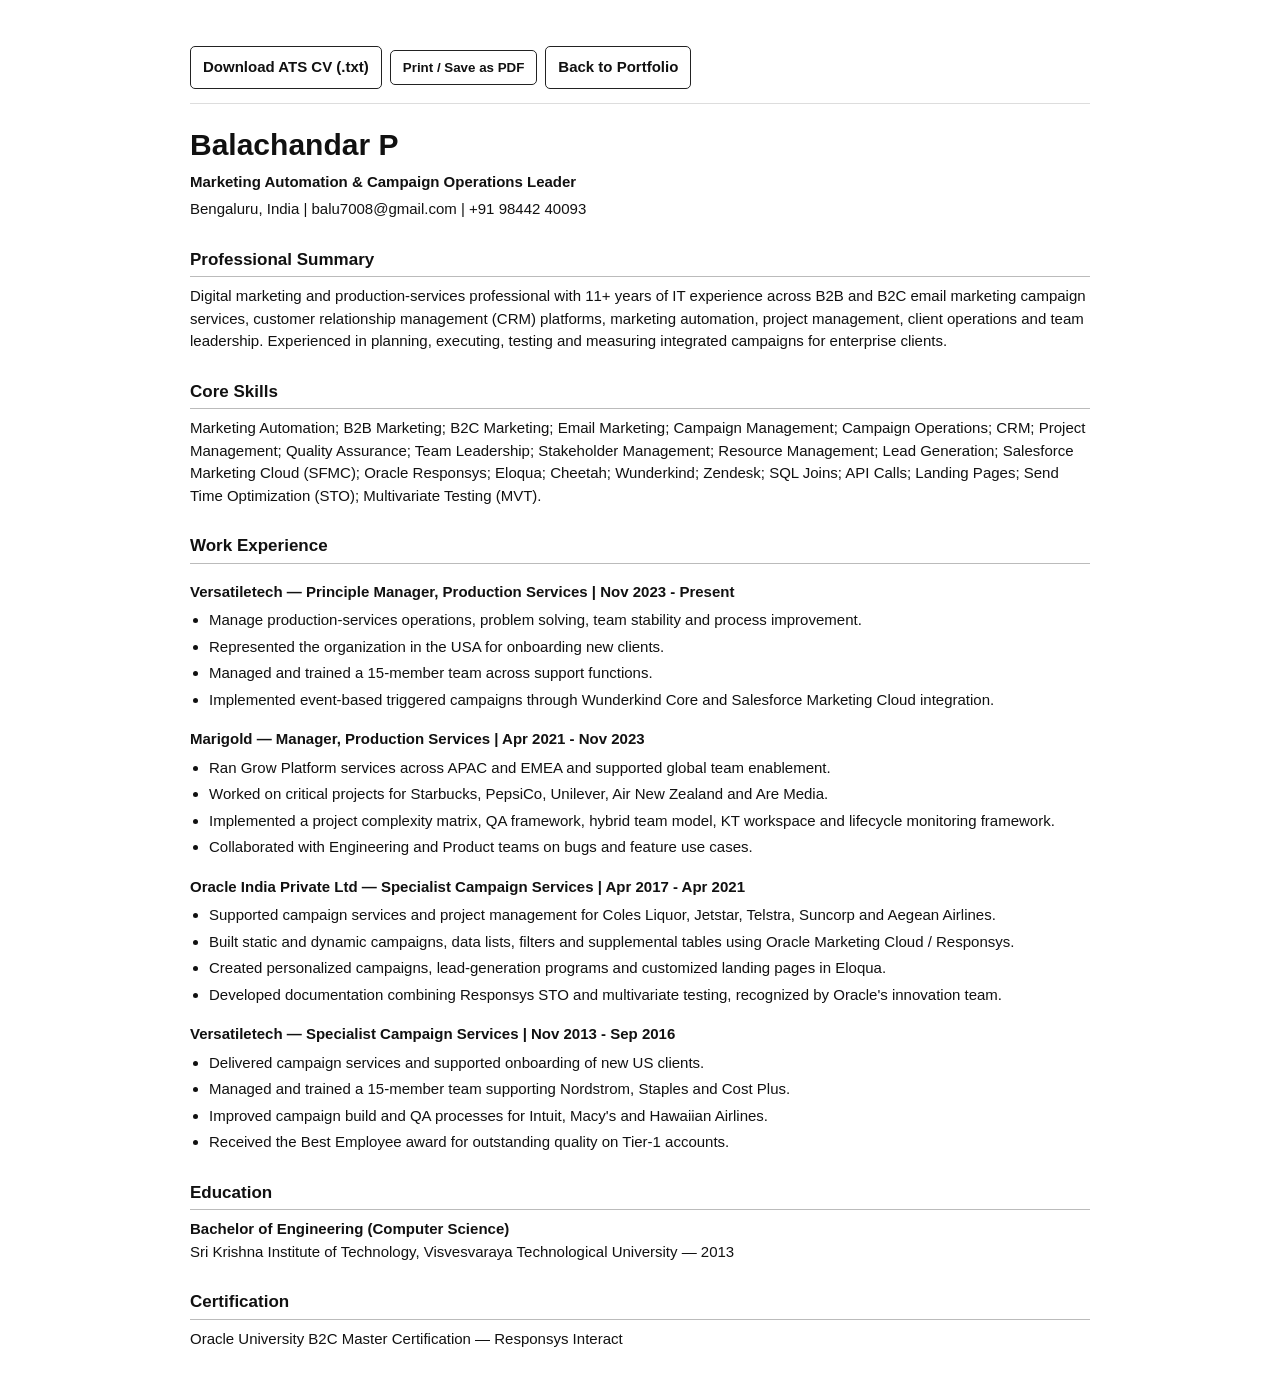
==== cv.html @ aca5eddf "Add recruiter-friendly printable ATS resume view" ====
<!doctype html><html lang="en"><head><meta charset="utf-8"><meta name="viewport" content="width=device-width,initial-scale=1"><title>Balachandar P - ATS Resume</title><style>body{font:15px/1.5 Arial,sans-serif;color:#111;max-width:900px;margin:34px auto;padding:0 24px}h1{font-size:30px;margin:0}h2{font-size:17px;margin:26px 0 8px;border-bottom:1px solid #bbb;padding-bottom:4px}h3{font-size:15px;margin:17px 0 2px}p{margin:4px 0}ul{margin:6px 0 0;padding-left:19px}li{margin:4px 0}.meta{margin:5px 0 16px}.actions{position:sticky;top:0;background:#fff;padding:12px 0 14px;margin-bottom:18px;border-bottom:1px solid #ddd}.btn{display:inline-block;padding:9px 12px;margin-right:8px;border:1px solid #222;border-radius:5px;text-decoration:none;color:#111;background:#fff;font-weight:bold}@media print{.actions{display:none}body{margin:0;max-width:none;font-size:11pt}h2{break-after:avoid}h3{break-after:avoid}ul{break-inside:auto}}</style></head><body><div class="actions"><a class="btn" href="Balachandar_P_CV_ATS.txt" download>Download ATS CV (.txt)</a><button class="btn" onclick="window.print()">Print / Save as PDF</button><a class="btn" href="index.html">Back to Portfolio</a></div><h1>Balachandar P</h1><p><strong>Marketing Automation & Campaign Operations Leader</strong></p><p class="meta">Bengaluru, India | balu7008@gmail.com | +91 98442 40093</p><h2>Professional Summary</h2><p>Digital marketing and production-services professional with 11+ years of IT experience across B2B and B2C email marketing campaign services, customer relationship management (CRM) platforms, marketing automation, project management, client operations and team leadership. Experienced in planning, executing, testing and measuring integrated campaigns for enterprise clients.</p><h2>Core Skills</h2><p>Marketing Automation; B2B Marketing; B2C Marketing; Email Marketing; Campaign Management; Campaign Operations; CRM; Project Management; Quality Assurance; Team Leadership; Stakeholder Management; Resource Management; Lead Generation; Salesforce Marketing Cloud (SFMC); Oracle Responsys; Eloqua; Cheetah; Wunderkind; Zendesk; SQL Joins; API Calls; Landing Pages; Send Time Optimization (STO); Multivariate Testing (MVT).</p><h2>Work Experience</h2><h3>Versatiletech — Principle Manager, Production Services | Nov 2023 - Present</h3><ul><li>Manage production-services operations, problem solving, team stability and process improvement.</li><li>Represented the organization in the USA for onboarding new clients.</li><li>Managed and trained a 15-member team across support functions.</li><li>Implemented event-based triggered campaigns through Wunderkind Core and Salesforce Marketing Cloud integration.</li></ul><h3>Marigold — Manager, Production Services | Apr 2021 - Nov 2023</h3><ul><li>Ran Grow Platform services across APAC and EMEA and supported global team enablement.</li><li>Worked on critical projects for Starbucks, PepsiCo, Unilever, Air New Zealand and Are Media.</li><li>Implemented a project complexity matrix, QA framework, hybrid team model, KT workspace and lifecycle monitoring framework.</li><li>Collaborated with Engineering and Product teams on bugs and feature use cases.</li></ul><h3>Oracle India Private Ltd — Specialist Campaign Services | Apr 2017 - Apr 2021</h3><ul><li>Supported campaign services and project management for Coles Liquor, Jetstar, Telstra, Suncorp and Aegean Airlines.</li><li>Built static and dynamic campaigns, data lists, filters and supplemental tables using Oracle Marketing Cloud / Responsys.</li><li>Created personalized campaigns, lead-generation programs and customized landing pages in Eloqua.</li><li>Developed documentation combining Responsys STO and multivariate testing, recognized by Oracle's innovation team.</li></ul><h3>Versatiletech — Specialist Campaign Services | Nov 2013 - Sep 2016</h3><ul><li>Delivered campaign services and supported onboarding of new US clients.</li><li>Managed and trained a 15-member team supporting Nordstrom, Staples and Cost Plus.</li><li>Improved campaign build and QA processes for Intuit, Macy's and Hawaiian Airlines.</li><li>Received the Best Employee award for outstanding quality on Tier-1 accounts.</li></ul><h2>Education</h2><p><strong>Bachelor of Engineering (Computer Science)</strong><br>Sri Krishna Institute of Technology, Visvesvaraya Technological University — 2013</p><h2>Certification</h2><p>Oracle University B2C Master Certification — Responsys Interact</p></body></html>
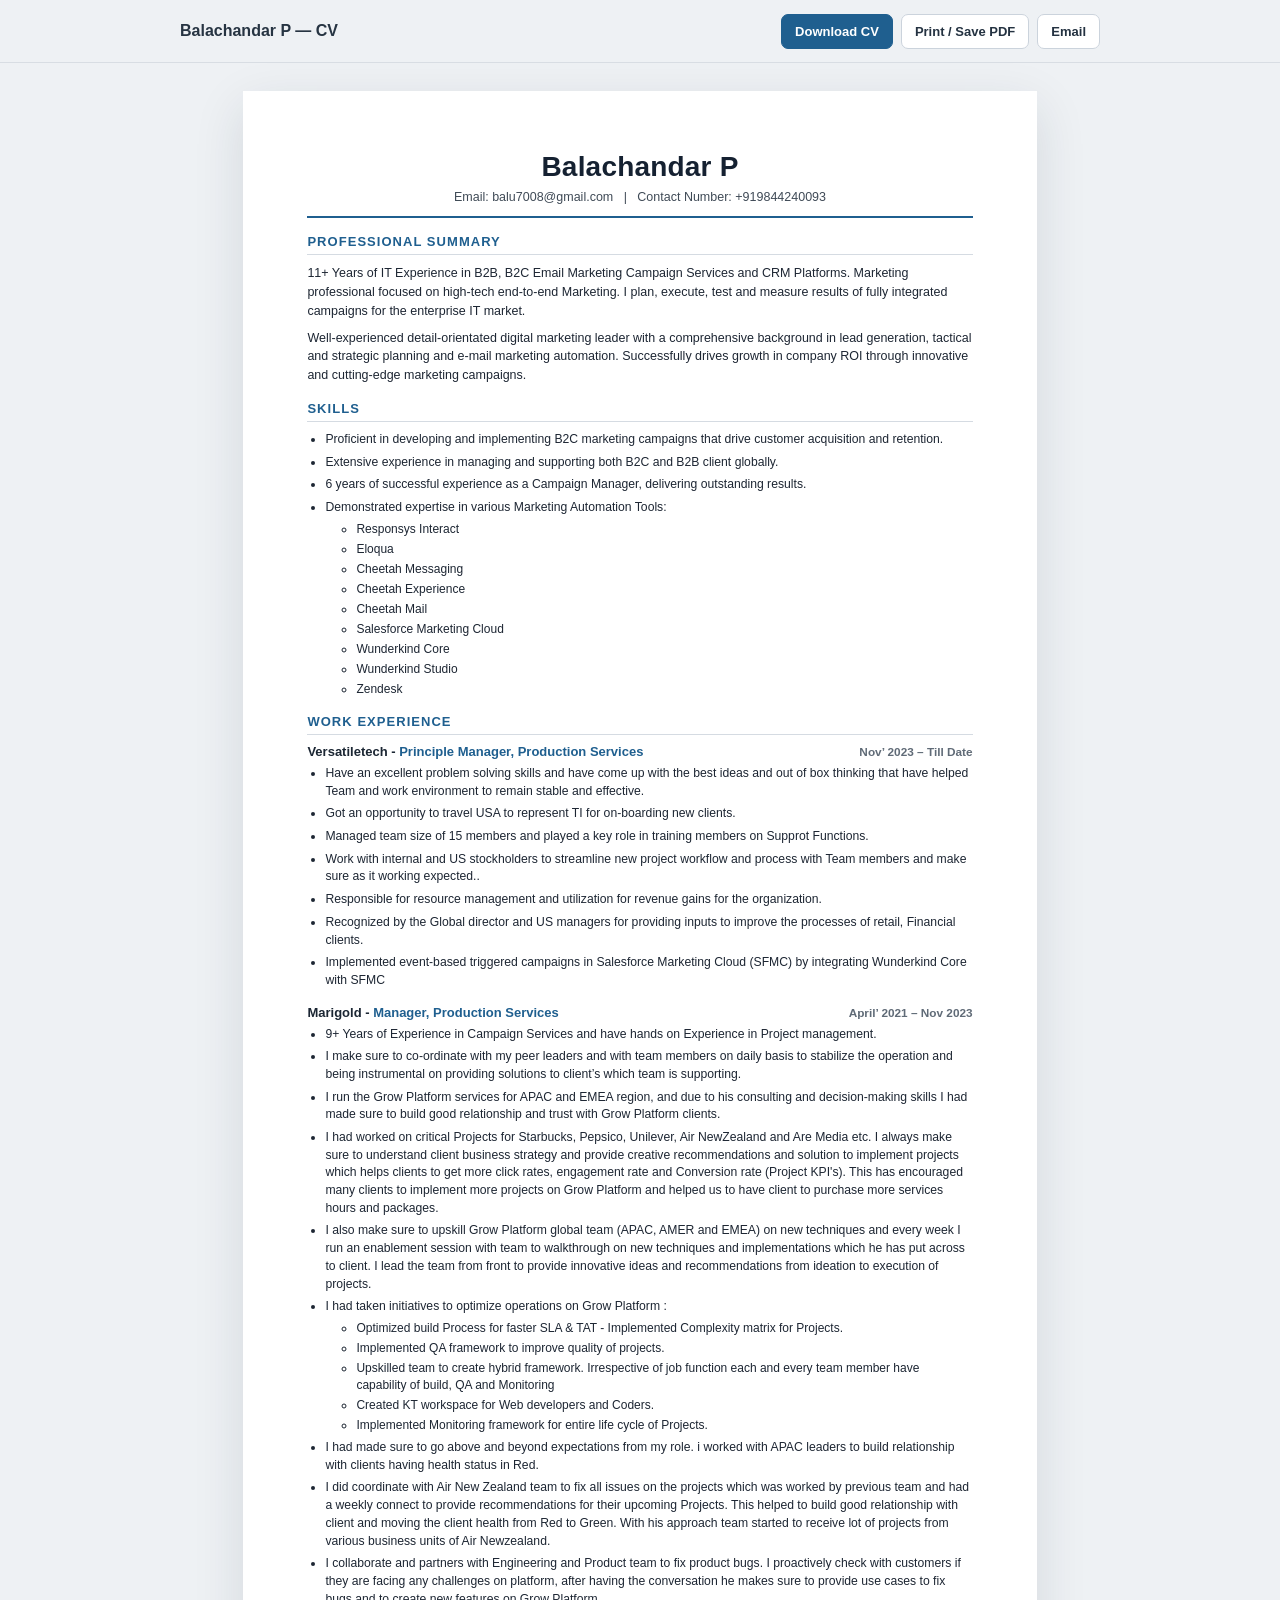
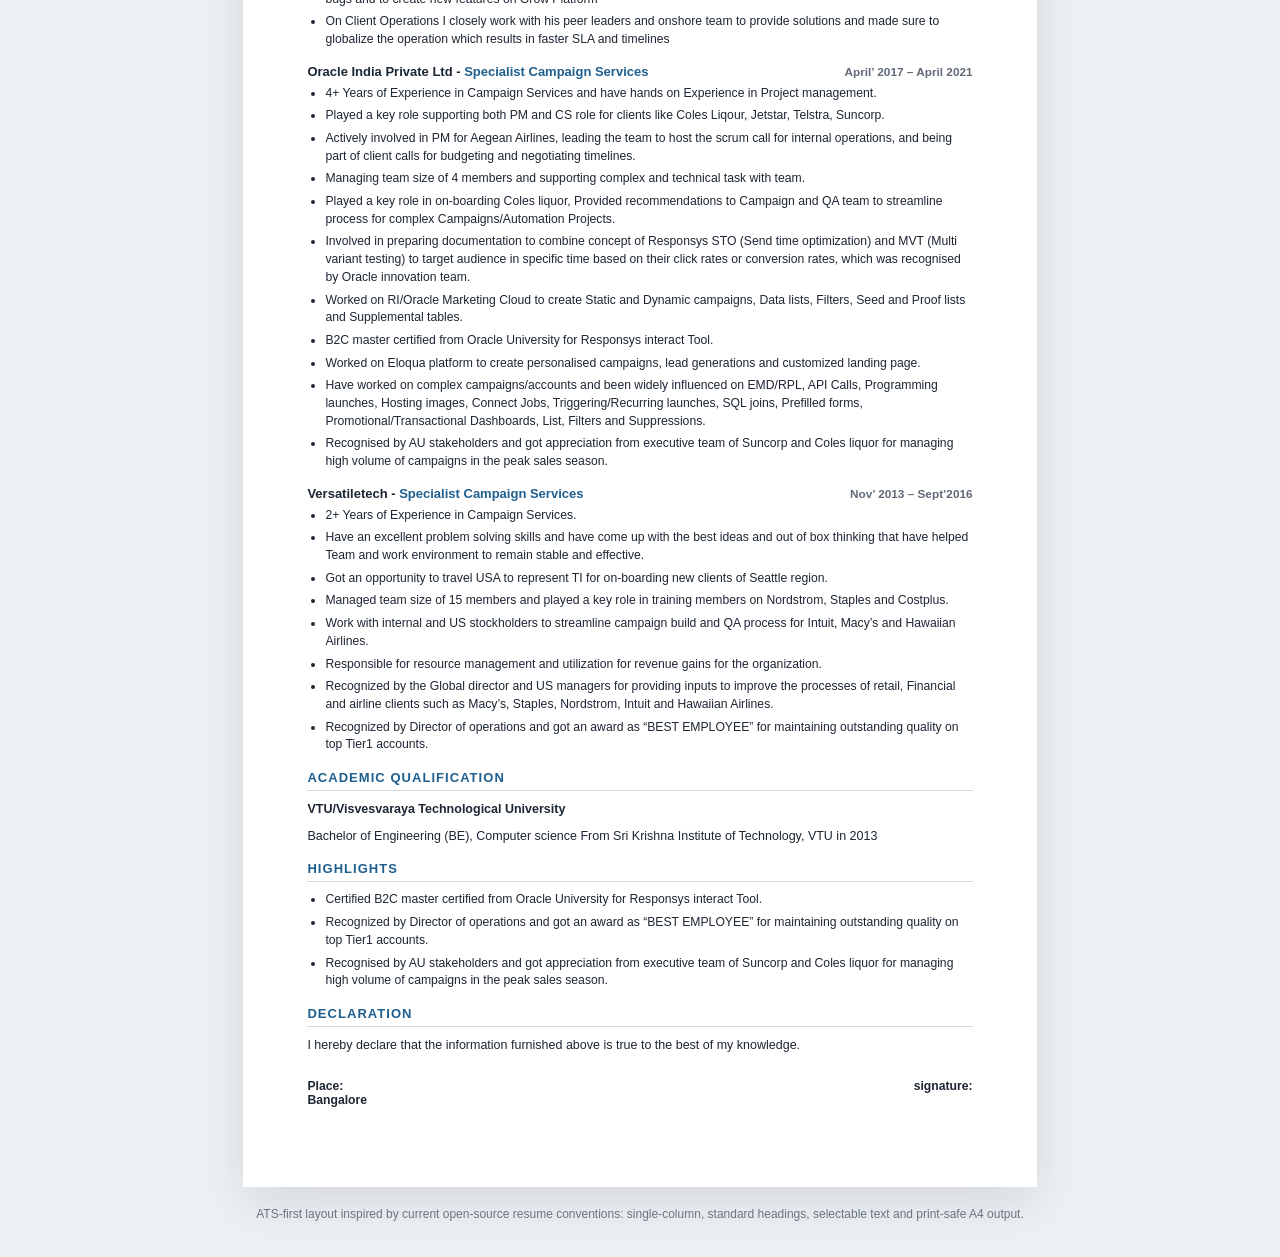
==== commit 678b1d86: "Align CV view with ATS-first print template" ====
--- a/cv.html
+++ b/cv.html
@@ -1 +1,122 @@
-<!doctype html><html lang="en"><head><meta charset="utf-8"><meta name="viewport" content="width=device-width,initial-scale=1"><title>Balachandar P - ATS Resume</title><style>body{font:15px/1.5 Arial,sans-serif;color:#111;max-width:900px;margin:34px auto;padding:0 24px}h1{font-size:30px;margin:0}h2{font-size:17px;margin:26px 0 8px;border-bottom:1px solid #bbb;padding-bottom:4px}h3{font-size:15px;margin:17px 0 2px}p{margin:4px 0}ul{margin:6px 0 0;padding-left:19px}li{margin:4px 0}.meta{margin:5px 0 16px}.actions{position:sticky;top:0;background:#fff;padding:12px 0 14px;margin-bottom:18px;border-bottom:1px solid #ddd}.btn{display:inline-block;padding:9px 12px;margin-right:8px;border:1px solid #222;border-radius:5px;text-decoration:none;color:#111;background:#fff;font-weight:bold}@media print{.actions{display:none}body{margin:0;max-width:none;font-size:11pt}h2{break-after:avoid}h3{break-after:avoid}ul{break-inside:auto}}</style></head><body><div class="actions"><a class="btn" href="Balachandar_P_CV_ATS.txt" download>Download ATS CV (.txt)</a><button class="btn" onclick="window.print()">Print / Save as PDF</button><a class="btn" href="index.html">Back to Portfolio</a></div><h1>Balachandar P</h1><p><strong>Marketing Automation & Campaign Operations Leader</strong></p><p class="meta">Bengaluru, India | balu7008@gmail.com | +91 98442 40093</p><h2>Professional Summary</h2><p>Digital marketing and production-services professional with 11+ years of IT experience across B2B and B2C email marketing campaign services, customer relationship management (CRM) platforms, marketing automation, project management, client operations and team leadership. Experienced in planning, executing, testing and measuring integrated campaigns for enterprise clients.</p><h2>Core Skills</h2><p>Marketing Automation; B2B Marketing; B2C Marketing; Email Marketing; Campaign Management; Campaign Operations; CRM; Project Management; Quality Assurance; Team Leadership; Stakeholder Management; Resource Management; Lead Generation; Salesforce Marketing Cloud (SFMC); Oracle Responsys; Eloqua; Cheetah; Wunderkind; Zendesk; SQL Joins; API Calls; Landing Pages; Send Time Optimization (STO); Multivariate Testing (MVT).</p><h2>Work Experience</h2><h3>Versatiletech — Principle Manager, Production Services | Nov 2023 - Present</h3><ul><li>Manage production-services operations, problem solving, team stability and process improvement.</li><li>Represented the organization in the USA for onboarding new clients.</li><li>Managed and trained a 15-member team across support functions.</li><li>Implemented event-based triggered campaigns through Wunderkind Core and Salesforce Marketing Cloud integration.</li></ul><h3>Marigold — Manager, Production Services | Apr 2021 - Nov 2023</h3><ul><li>Ran Grow Platform services across APAC and EMEA and supported global team enablement.</li><li>Worked on critical projects for Starbucks, PepsiCo, Unilever, Air New Zealand and Are Media.</li><li>Implemented a project complexity matrix, QA framework, hybrid team model, KT workspace and lifecycle monitoring framework.</li><li>Collaborated with Engineering and Product teams on bugs and feature use cases.</li></ul><h3>Oracle India Private Ltd — Specialist Campaign Services | Apr 2017 - Apr 2021</h3><ul><li>Supported campaign services and project management for Coles Liquor, Jetstar, Telstra, Suncorp and Aegean Airlines.</li><li>Built static and dynamic campaigns, data lists, filters and supplemental tables using Oracle Marketing Cloud / Responsys.</li><li>Created personalized campaigns, lead-generation programs and customized landing pages in Eloqua.</li><li>Developed documentation combining Responsys STO and multivariate testing, recognized by Oracle's innovation team.</li></ul><h3>Versatiletech — Specialist Campaign Services | Nov 2013 - Sep 2016</h3><ul><li>Delivered campaign services and supported onboarding of new US clients.</li><li>Managed and trained a 15-member team supporting Nordstrom, Staples and Cost Plus.</li><li>Improved campaign build and QA processes for Intuit, Macy's and Hawaiian Airlines.</li><li>Received the Best Employee award for outstanding quality on Tier-1 accounts.</li></ul><h2>Education</h2><p><strong>Bachelor of Engineering (Computer Science)</strong><br>Sri Krishna Institute of Technology, Visvesvaraya Technological University — 2013</p><h2>Certification</h2><p>Oracle University B2C Master Certification — Responsys Interact</p></body></html>+<!doctype html>
+<html lang="en">
+<head>
+<meta charset="utf-8"><meta name="viewport" content="width=device-width,initial-scale=1">
+<title>Balachandar P | CV</title>
+<meta name="description" content="Balachandar P - Professional CV">
+<style>
+:root{--ink:#1d2633;--muted:#5d6672;--line:#d5dbe2;--accent:#1f5f8f;--bg:#eef1f4;--paper:#fff}
+*{box-sizing:border-box}html{scroll-behavior:smooth}body{margin:0;background:var(--bg);color:var(--ink);font-family:Arial,Helvetica,sans-serif}
+.toolbar{position:sticky;top:0;z-index:20;background:rgba(238,241,244,.94);backdrop-filter:blur(10px);border-bottom:1px solid #d8dde3}.toolbar-inner{width:min(920px,calc(100% - 24px));margin:auto;min-height:62px;display:flex;align-items:center;justify-content:space-between;gap:12px}.toolbar-title{font-weight:700;color:#263442}.toolbar-actions{display:flex;gap:8px;flex-wrap:wrap}.btn{display:inline-flex;align-items:center;justify-content:center;padding:9px 13px;border:1px solid #cbd3dc;border-radius:7px;background:#fff;color:#243241;text-decoration:none;font-size:13px;font-weight:700;cursor:pointer}.btn.primary{background:var(--accent);color:#fff;border-color:var(--accent)}
+.resume{width:min(210mm,calc(100% - 24px));margin:28px auto 44px;background:var(--paper);box-shadow:0 16px 48px rgba(26,39,54,.12);padding:16mm 17mm 17mm}
+header{text-align:center;border-bottom:2px solid var(--accent);padding-bottom:12px;margin-bottom:16px}h1{font-size:28px;letter-spacing:.2px;margin:0 0 7px;color:#152131}.contact{font-size:12.5px;color:#3f4a56}.contact a{color:inherit;text-decoration:none}
+section{margin:0 0 16px}.section-title{font-size:13px;letter-spacing:.08em;text-transform:uppercase;color:var(--accent);font-weight:800;border-bottom:1px solid var(--line);padding-bottom:5px;margin:0 0 9px}p{font-size:12.5px;line-height:1.5;margin:0 0 8px}.skills-list,.bullets{margin:0;padding-left:18px}.skills-list li,.bullets li{font-size:12.2px;line-height:1.45;margin:0 0 5px}
+.job{margin-bottom:15px;break-inside:avoid}.job-head{display:grid;grid-template-columns:1fr auto;gap:12px;align-items:baseline;margin-bottom:6px}.job-title{font-size:13px;font-weight:800;color:#1b2633}.job-title .role{color:var(--accent)}.date{font-size:11.8px;font-weight:700;color:#606b77;white-space:nowrap}
+.sublist{margin:4px 0 0 17px;padding-left:14px}.sublist li{font-size:12px;line-height:1.42;margin:3px 0}
+.edu-line{font-size:12.5px;line-height:1.5}.highlights{margin:0;padding-left:18px}.highlights li{font-size:12.2px;line-height:1.45;margin-bottom:5px}.declaration{margin-top:8px}.place-row{display:flex;justify-content:space-between;margin-top:24px;font-size:12.2px;font-weight:700}
+.note{width:min(210mm,calc(100% - 24px));margin:-24px auto 36px;color:#687583;font-size:12px;text-align:center}
+@media(max-width:700px){.toolbar-inner{align-items:flex-start;padding:10px 0;flex-direction:column}.resume{width:100%;margin:0;padding:24px 18px;box-shadow:none}.toolbar{position:static}.job-head{grid-template-columns:1fr}.date{white-space:normal}.note{width:calc(100% - 30px);margin:14px auto 28px}.place-row{gap:20px}}
+@media print{body{background:#fff}.toolbar,.note{display:none!important}.resume{width:auto;margin:0;box-shadow:none;padding:0}@page{size:A4;margin:13mm 15mm}header{margin-top:0}section{break-inside:auto}.job{break-inside:avoid}}
+</style>
+</head>
+<body>
+<div class="toolbar"><div class="toolbar-inner"><div class="toolbar-title">Balachandar P — CV</div><div class="toolbar-actions"><a class="btn primary" href="Balachandar_P_CV_ATS.txt" download>Download CV</a><button class="btn" onclick="window.print()">Print / Save PDF</button><a class="btn" href="mailto:balu7008@gmail.com">Email</a></div></div></div>
+
+<main class="resume">
+<header><h1>Balachandar P</h1><div class="contact">Email: <a href="mailto:balu7008@gmail.com">balu7008@gmail.com</a> &nbsp; | &nbsp; Contact Number: <a href="tel:+919844240093">+919844240093</a></div></header>
+
+<section><h2 class="section-title">Professional Summary</h2>
+<p>11+ Years of IT Experience in B2B, B2C Email Marketing Campaign Services and CRM Platforms. Marketing professional focused on high-tech end-to-end Marketing. I plan, execute, test and measure results of fully integrated campaigns for the enterprise IT market.</p>
+<p>Well-experienced detail-orientated digital marketing leader with a comprehensive background in lead generation, tactical and strategic planning and e-mail marketing automation. Successfully drives growth in company ROI through innovative and cutting-edge marketing campaigns.</p>
+</section>
+
+<section><h2 class="section-title">Skills</h2>
+<ul class="skills-list">
+<li>Proficient in developing and implementing B2C marketing campaigns that drive customer acquisition and retention.</li>
+<li>Extensive experience in managing and supporting both B2C and B2B client globally.</li>
+<li>6 years of successful experience as a Campaign Manager, delivering outstanding results.</li>
+<li>Demonstrated expertise in various Marketing Automation Tools:
+  <ul class="sublist">
+    <li>Responsys Interact</li><li>Eloqua</li><li>Cheetah Messaging</li><li>Cheetah Experience</li><li>Cheetah Mail</li><li>Salesforce Marketing Cloud</li><li>Wunderkind Core</li><li>Wunderkind Studio</li><li>Zendesk</li>
+  </ul>
+</li>
+</ul></section>
+
+<section><h2 class="section-title">Work Experience</h2>
+<article class="job"><div class="job-head"><div class="job-title">Versatiletech - <span class="role">Principle Manager, Production Services</span></div><div class="date">Nov’ 2023 – Till Date</div></div>
+<ul class="bullets">
+<li>Have an excellent problem solving skills and have come up with the best ideas and out of box thinking that have helped Team and work environment to remain stable and effective.</li>
+<li>Got an opportunity to travel USA to represent TI for on-boarding new clients.</li>
+<li>Managed team size of 15 members and played a key role in training members on Supprot Functions.</li>
+<li>Work with internal and US stockholders to streamline new project workflow and process with Team members and make sure as it working expected..</li>
+<li>Responsible for resource management and utilization for revenue gains for the organization.</li>
+<li>Recognized by the Global director and US managers for providing inputs to improve the processes of retail, Financial clients.</li>
+<li>Implemented event-based triggered campaigns in Salesforce Marketing Cloud (SFMC) by integrating Wunderkind Core with SFMC</li>
+</ul></article>
+
+<article class="job"><div class="job-head"><div class="job-title">Marigold - <span class="role">Manager, Production Services</span></div><div class="date">April’ 2021 – Nov 2023</div></div>
+<ul class="bullets">
+<li>9+ Years of Experience in Campaign Services and have hands on Experience in Project management.</li>
+<li>I make sure to co-ordinate with my peer leaders and with team members on daily basis to stabilize the operation and being instrumental on providing solutions to client’s which team is supporting.</li>
+<li>I run the Grow Platform services for APAC and EMEA region, and due to his consulting and decision-making skills I had made sure to build good relationship and trust with Grow Platform clients.</li>
+<li>I had worked on critical Projects for Starbucks, Pepsico, Unilever, Air NewZealand and Are Media etc. I always make sure to understand client business strategy and provide creative recommendations and solution to implement projects which helps clients to get more click rates, engagement rate and Conversion rate (Project KPI's). This has encouraged many clients to implement more projects on Grow Platform and helped us to have client to purchase more services hours and packages.</li>
+<li>I also make sure to upskill Grow Platform global team (APAC, AMER and EMEA) on new techniques and every week I run an enablement session with team to walkthrough on new techniques and implementations which he has put across to client. I lead the team from front to provide innovative ideas and recommendations from ideation to execution of projects.</li>
+<li>I had taken initiatives to optimize operations on Grow Platform :
+  <ul class="sublist">
+    <li>Optimized build Process for faster SLA & TAT - Implemented Complexity matrix for Projects.</li>
+    <li>Implemented QA framework to improve quality of projects.</li>
+    <li>Upskilled team to create hybrid framework. Irrespective of job function each and every team member have capability of build, QA and Monitoring</li>
+    <li>Created KT workspace for Web developers and Coders.</li>
+    <li>Implemented Monitoring framework for entire life cycle of Projects.</li>
+  </ul>
+</li>
+<li>I had made sure to go above and beyond expectations from my role. i worked with APAC leaders to build relationship with clients having health status in Red.</li>
+<li>I did coordinate with Air New Zealand team to fix all issues on the projects which was worked by previous team and had a weekly connect to provide recommendations for their upcoming Projects. This helped to build good relationship with client and moving the client health from Red to Green. With his approach team started to receive lot of projects from various business units of Air Newzealand.</li>
+<li>I collaborate and partners with Engineering and Product team to fix product bugs. I proactively check with customers if they are facing any challenges on platform, after having the conversation he makes sure to provide use cases to fix bugs and to create new features on Grow Platform</li>
+<li>On Client Operations I closely work with his peer leaders and onshore team to provide solutions and made sure to globalize the operation which results in faster SLA and timelines</li>
+</ul></article>
+
+<article class="job"><div class="job-head"><div class="job-title">Oracle India Private Ltd - <span class="role">Specialist Campaign Services</span></div><div class="date">April’ 2017 – April 2021</div></div>
+<ul class="bullets">
+<li>4+ Years of Experience in Campaign Services and have hands on Experience in Project management.</li>
+<li>Played a key role supporting both PM and CS role for clients like Coles Liqour, Jetstar, Telstra, Suncorp.</li>
+<li>Actively involved in PM for Aegean Airlines, leading the team to host the scrum call for internal operations, and being part of client calls for budgeting and negotiating timelines.</li>
+<li>Managing team size of 4 members and supporting complex and technical task with team.</li>
+<li>Played a key role in on-boarding Coles liquor, Provided recommendations to Campaign and QA team to streamline process for complex Campaigns/Automation Projects.</li>
+<li>Involved in preparing documentation to combine concept of Responsys STO (Send time optimization) and MVT (Multi variant testing) to target audience in specific time based on their click rates or conversion rates, which was recognised by Oracle innovation team.</li>
+<li>Worked on RI/Oracle Marketing Cloud to create Static and Dynamic campaigns, Data lists, Filters, Seed and Proof lists and Supplemental tables.</li>
+<li>B2C master certified from Oracle University for Responsys interact Tool.</li>
+<li>Worked on Eloqua platform to create personalised campaigns, lead generations and customized landing page.</li>
+<li>Have worked on complex campaigns/accounts and been widely influenced on EMD/RPL, API Calls, Programming launches, Hosting images, Connect Jobs, Triggering/Recurring launches, SQL joins, Prefilled forms, Promotional/Transactional Dashboards, List, Filters and Suppressions.</li>
+<li>Recognised by AU stakeholders and got appreciation from executive team of Suncorp and Coles liquor for managing high volume of campaigns in the peak sales season.</li>
+</ul></article>
+
+<article class="job"><div class="job-head"><div class="job-title">Versatiletech - <span class="role">Specialist Campaign Services</span></div><div class="date">Nov’ 2013 – Sept’2016</div></div>
+<ul class="bullets">
+<li>2+ Years of Experience in Campaign Services.</li>
+<li>Have an excellent problem solving skills and have come up with the best ideas and out of box thinking that have helped Team and work environment to remain stable and effective.</li>
+<li>Got an opportunity to travel USA to represent TI for on-boarding new clients of Seattle region.</li>
+<li>Managed team size of 15 members and played a key role in training members on Nordstrom, Staples and Costplus.</li>
+<li>Work with internal and US stockholders to streamline campaign build and QA process for Intuit, Macy’s and Hawaiian Airlines.</li>
+<li>Responsible for resource management and utilization for revenue gains for the organization.</li>
+<li>Recognized by the Global director and US managers for providing inputs to improve the processes of retail, Financial and airline clients such as Macy’s, Staples, Nordstrom, Intuit and Hawaiian Airlines.</li>
+<li>Recognized by Director of operations and got an award as “BEST EMPLOYEE” for maintaining outstanding quality on top Tier1 accounts.</li>
+</ul></article>
+</section>
+
+<section><h2 class="section-title">Academic Qualification</h2>
+<p class="edu-line"><strong>VTU/Visvesvaraya Technological University</strong></p>
+<p class="edu-line">Bachelor of Engineering (BE), Computer science From Sri Krishna Institute of Technology, VTU in 2013</p>
+</section>
+
+<section><h2 class="section-title">Highlights</h2>
+<ul class="highlights">
+<li>Certified B2C master certified from Oracle University for Responsys interact Tool.</li>
+<li>Recognized by Director of operations and got an award as “BEST EMPLOYEE” for maintaining outstanding quality on top Tier1 accounts.</li>
+<li>Recognised by AU stakeholders and got appreciation from executive team of Suncorp and Coles liquor for managing high volume of campaigns in the peak sales season.</li>
+</ul></section>
+
+<section><h2 class="section-title">Declaration</h2><p class="declaration">I hereby declare that the information furnished above is true to the best of my knowledge.</p><div class="place-row"><span>Place:<br>Bangalore</span><span>signature:</span></div></section>
+</main>
+<div class="note">ATS-first layout inspired by current open-source resume conventions: single-column, standard headings, selectable text and print-safe A4 output.</div>
+</body></html>
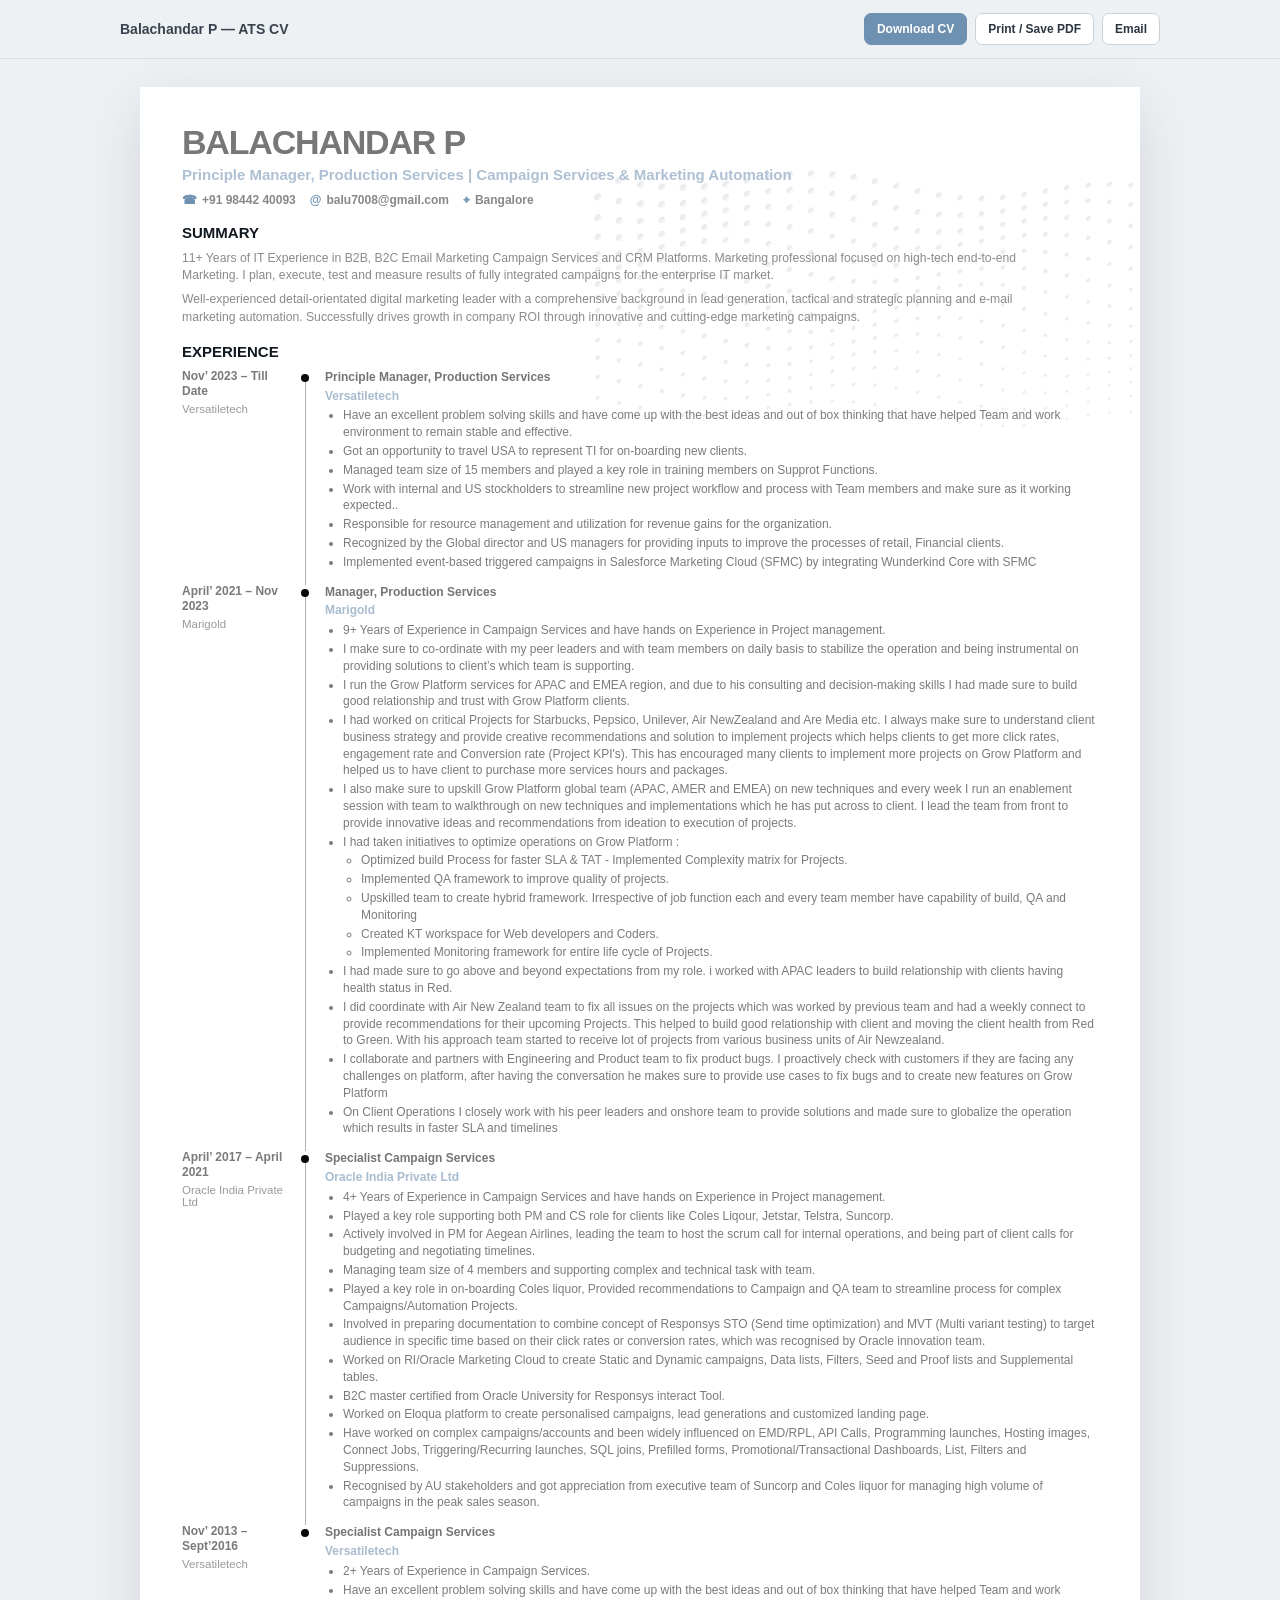
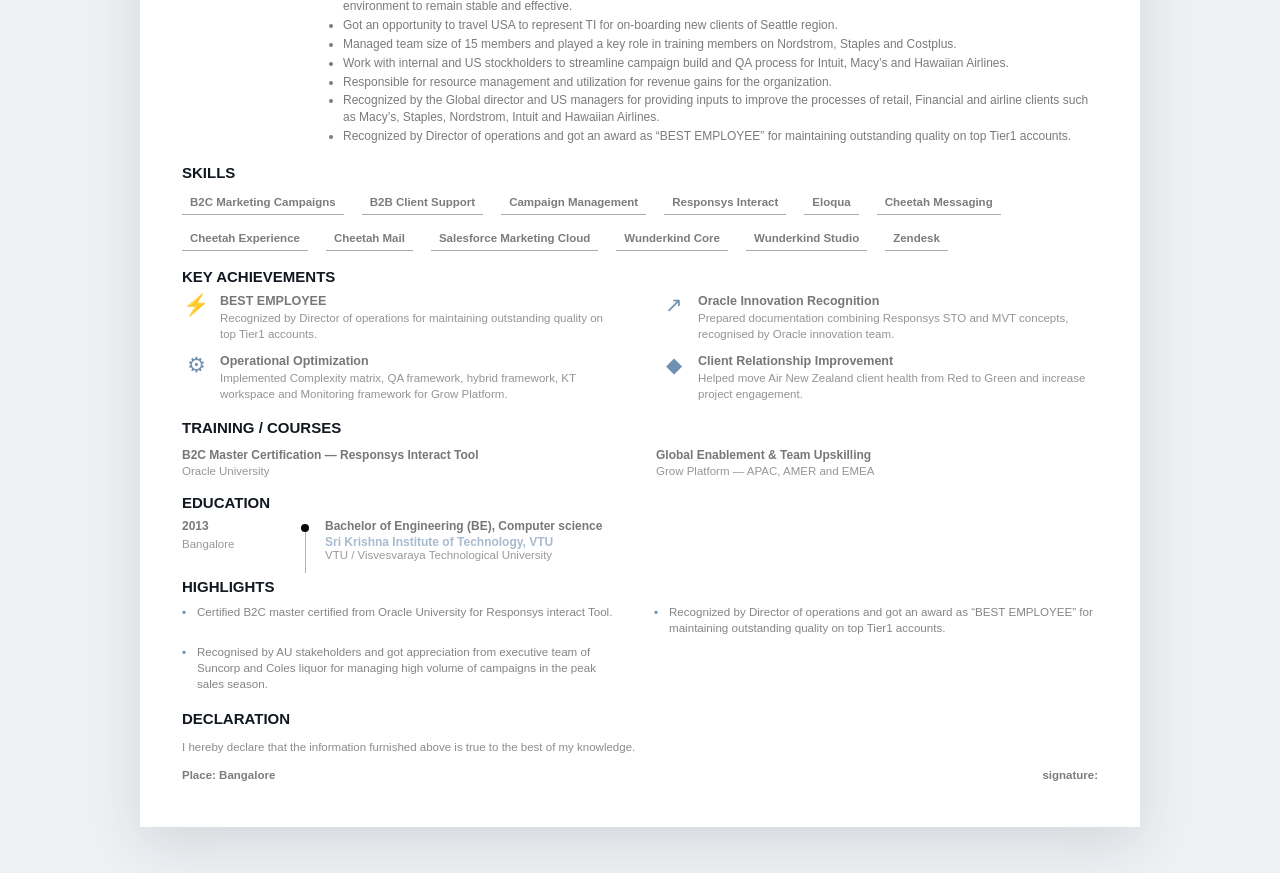
==== commit c4bbacaf: "Apply enhanced ATS timeline CV theme" ====
--- a/cv.html
+++ b/cv.html
@@ -3,48 +3,57 @@
 <head>
 <meta charset="utf-8"><meta name="viewport" content="width=device-width,initial-scale=1">
 <title>Balachandar P | CV</title>
-<meta name="description" content="Balachandar P - Professional CV">
+<meta name="description" content="Balachandar P — ATS-friendly CV">
 <style>
-:root{--ink:#1d2633;--muted:#5d6672;--line:#d5dbe2;--accent:#1f5f8f;--bg:#eef1f4;--paper:#fff}
-*{box-sizing:border-box}html{scroll-behavior:smooth}body{margin:0;background:var(--bg);color:var(--ink);font-family:Arial,Helvetica,sans-serif}
-.toolbar{position:sticky;top:0;z-index:20;background:rgba(238,241,244,.94);backdrop-filter:blur(10px);border-bottom:1px solid #d8dde3}.toolbar-inner{width:min(920px,calc(100% - 24px));margin:auto;min-height:62px;display:flex;align-items:center;justify-content:space-between;gap:12px}.toolbar-title{font-weight:700;color:#263442}.toolbar-actions{display:flex;gap:8px;flex-wrap:wrap}.btn{display:inline-flex;align-items:center;justify-content:center;padding:9px 13px;border:1px solid #cbd3dc;border-radius:7px;background:#fff;color:#243241;text-decoration:none;font-size:13px;font-weight:700;cursor:pointer}.btn.primary{background:var(--accent);color:#fff;border-color:var(--accent)}
-.resume{width:min(210mm,calc(100% - 24px));margin:28px auto 44px;background:var(--paper);box-shadow:0 16px 48px rgba(26,39,54,.12);padding:16mm 17mm 17mm}
-header{text-align:center;border-bottom:2px solid var(--accent);padding-bottom:12px;margin-bottom:16px}h1{font-size:28px;letter-spacing:.2px;margin:0 0 7px;color:#152131}.contact{font-size:12.5px;color:#3f4a56}.contact a{color:inherit;text-decoration:none}
-section{margin:0 0 16px}.section-title{font-size:13px;letter-spacing:.08em;text-transform:uppercase;color:var(--accent);font-weight:800;border-bottom:1px solid var(--line);padding-bottom:5px;margin:0 0 9px}p{font-size:12.5px;line-height:1.5;margin:0 0 8px}.skills-list,.bullets{margin:0;padding-left:18px}.skills-list li,.bullets li{font-size:12.2px;line-height:1.45;margin:0 0 5px}
-.job{margin-bottom:15px;break-inside:avoid}.job-head{display:grid;grid-template-columns:1fr auto;gap:12px;align-items:baseline;margin-bottom:6px}.job-title{font-size:13px;font-weight:800;color:#1b2633}.job-title .role{color:var(--accent)}.date{font-size:11.8px;font-weight:700;color:#606b77;white-space:nowrap}
-.sublist{margin:4px 0 0 17px;padding-left:14px}.sublist li{font-size:12px;line-height:1.42;margin:3px 0}
-.edu-line{font-size:12.5px;line-height:1.5}.highlights{margin:0;padding-left:18px}.highlights li{font-size:12.2px;line-height:1.45;margin-bottom:5px}.declaration{margin-top:8px}.place-row{display:flex;justify-content:space-between;margin-top:24px;font-size:12.2px;font-weight:700}
-.note{width:min(210mm,calc(100% - 24px));margin:-24px auto 36px;color:#687583;font-size:12px;text-align:center}
-@media(max-width:700px){.toolbar-inner{align-items:flex-start;padding:10px 0;flex-direction:column}.resume{width:100%;margin:0;padding:24px 18px;box-shadow:none}.toolbar{position:static}.job-head{grid-template-columns:1fr}.date{white-space:normal}.note{width:calc(100% - 30px);margin:14px auto 28px}.place-row{gap:20px}}
-@media print{body{background:#fff}.toolbar,.note{display:none!important}.resume{width:auto;margin:0;box-shadow:none;padding:0}@page{size:A4;margin:13mm 15mm}header{margin-top:0}section{break-inside:auto}.job{break-inside:avoid}}
+:root{--ink:#111820;--muted:#7a8087;--blue:#9db4cb;--blue2:#6f91b1;--line:#b8c1ca;--paper:#fff;--canvas:#eef1f4}
+*{box-sizing:border-box}html{scroll-behavior:smooth}body{margin:0;background:var(--canvas);color:var(--ink);font-family:Arial,Helvetica,sans-serif}
+.utility{position:sticky;top:0;z-index:30;background:rgba(238,241,244,.94);backdrop-filter:blur(12px);border-bottom:1px solid #d9dee4}.utility-in{width:min(1040px,calc(100% - 24px));margin:auto;min-height:58px;display:flex;align-items:center;justify-content:space-between;gap:12px}.utility strong{font-size:14px;color:#39434d}.actions{display:flex;gap:8px;flex-wrap:wrap}.btn{border:1px solid #c9d1d9;background:#fff;color:#2b3540;border-radius:7px;padding:8px 12px;font-size:12px;font-weight:700;text-decoration:none;cursor:pointer}.btn.primary{background:#6f91b1;border-color:#6f91b1;color:#fff}
+.sheet{position:relative;width:min(1000px,calc(100% - 26px));margin:28px auto 46px;background:var(--paper);box-shadow:0 16px 50px rgba(25,35,45,.12);padding:38px 42px 46px;overflow:hidden}
+.wave{position:absolute;right:-20px;top:58px;width:630px;height:330px;opacity:.58;pointer-events:none}
+.content{position:relative;z-index:2;max-width:930px}
+header{margin-bottom:18px}.name{font-size:34px;line-height:1;font-weight:800;letter-spacing:-.035em;color:#777;margin:0 0 7px}.headline{font-size:15px;font-weight:800;color:#aec0d3;margin-bottom:10px}.contact{display:flex;flex-wrap:wrap;gap:14px;color:#888;font-size:12px;font-weight:700}.contact a{color:inherit;text-decoration:none}.contact .i{color:#6f91b1;margin-right:5px}
+.section{margin-top:18px}.section-title{font-size:15px;line-height:1.1;font-weight:900;text-transform:uppercase;margin:0 0 8px}.summary{font-size:12.2px;line-height:1.45;color:#8a8a8a;max-width:860px;margin:0 0 6px}
+.timeline{margin-top:4px}.entry{display:grid;grid-template-columns:105px 18px 1fr;column-gap:10px;position:relative;padding-bottom:11px}.entry:last-child{padding-bottom:0}.when{font-size:12px;font-weight:800;color:#7a7a7a;line-height:1.25}.where{font-size:11.5px;color:#9a9a9a;margin-top:4px}.rail{position:relative}.rail:before{content:"";position:absolute;top:8px;bottom:-12px;left:8px;width:1px;background:#aab3bb}.entry:last-child .rail:before{display:none}.dot{position:absolute;left:4px;top:5px;width:8px;height:8px;border-radius:50%;background:#090909}.job{font-size:12px;color:#7b7b7b;line-height:1.4}.job-title{font-weight:800;color:#757575;margin:0 0 2px}.company{font-size:12px;font-weight:800;color:#a8bbcf;margin-bottom:3px}.job ul{margin:2px 0 0;padding-left:18px}.job li{margin:2px 0}
+.skills{display:flex;flex-wrap:wrap;gap:12px 18px;padding-top:2px}.skill{font-size:11.5px;font-weight:800;color:#7c7c7c;padding:5px 8px 6px;border-bottom:1px solid #aaa}
+.achievements{display:grid;grid-template-columns:1fr 1fr;gap:12px 40px}.achievement{display:grid;grid-template-columns:28px 1fr;gap:10px;align-items:start}.achievement .icon{font-size:21px;line-height:1;color:#6f91b1;text-align:center}.achievement b{display:block;font-size:12.5px;color:#777;margin-bottom:2px}.achievement p{font-size:11.5px;color:#949494;line-height:1.4;margin:0}
+.courses{display:grid;grid-template-columns:1fr 1fr;gap:18px 32px}.course b{font-size:12px;color:#777}.course p{font-size:11.5px;color:#969696;margin:2px 0 0}
+.edu-entry{display:grid;grid-template-columns:105px 18px 1fr;column-gap:10px}.degree{font-size:12px;font-weight:800;color:#777}.school{font-size:12px;font-weight:800;color:#a8bbcf;margin-top:2px}.small{font-size:11.5px;color:#9a9a9a}.highlights{display:grid;grid-template-columns:1fr 1fr;gap:8px 28px}.highlight{font-size:11.6px;line-height:1.4;color:#858585;padding-left:15px;position:relative}.highlight:before{content:"•";position:absolute;left:0;color:#6f91b1;font-weight:900}
+.declaration{font-size:11.5px;color:#8c8c8c;line-height:1.45}.place{display:flex;justify-content:space-between;margin-top:14px;font-size:11.5px;color:#7d7d7d;font-weight:700}
+@media(max-width:720px){.sheet{width:100%;margin:0;padding:26px 18px;box-shadow:none}.wave{width:500px;right:-220px;opacity:.28}.utility{position:static}.utility-in{align-items:flex-start;flex-direction:column;padding:9px 0}.entry,.edu-entry{grid-template-columns:88px 16px 1fr;column-gap:7px}.achievements,.courses,.highlights{grid-template-columns:1fr}.name{font-size:29px}}
+@media print{body{background:#fff}.utility{display:none!important}.sheet{width:auto;margin:0;box-shadow:none;padding:0}.wave{right:-24mm;top:13mm;width:165mm;opacity:.42}@page{size:A4;margin:12mm 13mm}.entry{break-inside:avoid}.section{break-inside:auto}}
 </style>
 </head>
 <body>
-<div class="toolbar"><div class="toolbar-inner"><div class="toolbar-title">Balachandar P — CV</div><div class="toolbar-actions"><a class="btn primary" href="Balachandar_P_CV_ATS.txt" download>Download CV</a><button class="btn" onclick="window.print()">Print / Save PDF</button><a class="btn" href="mailto:balu7008@gmail.com">Email</a></div></div></div>
+<div class="utility"><div class="utility-in"><strong>Balachandar P — ATS CV</strong><div class="actions"><a class="btn primary" href="Balachandar_P_CV_ATS.txt" download>Download CV</a><button class="btn" onclick="window.print()">Print / Save PDF</button><a class="btn" href="mailto:balu7008@gmail.com">Email</a></div></div></div>
 
-<main class="resume">
-<header><h1>Balachandar P</h1><div class="contact">Email: <a href="mailto:balu7008@gmail.com">balu7008@gmail.com</a> &nbsp; | &nbsp; Contact Number: <a href="tel:+919844240093">+919844240093</a></div></header>
+<main class="sheet">
+<svg class="wave" viewBox="0 0 650 330" aria-hidden="true">
+<defs><linearGradient id="fade" x1="0" y1="0" x2="1" y2="1"><stop offset="0" stop-color="#d8dde3" stop-opacity=".1"/><stop offset=".4" stop-color="#c9ced4" stop-opacity=".8"/><stop offset="1" stop-color="#eceff2" stop-opacity=".25"/></linearGradient></defs>
+<g fill="url(#fade)">
+<circle cx="70" cy="26.0" r="4.0"/><circle cx="92" cy="31.1" r="4.0"/><circle cx="114" cy="35.4" r="3.9"/><circle cx="136" cy="38.2" r="3.9"/><circle cx="158" cy="38.9" r="3.8"/><circle cx="180" cy="37.8" r="3.8"/><circle cx="202" cy="35.1" r="3.7"/><circle cx="224" cy="31.5" r="3.7"/><circle cx="246" cy="28.0" r="3.6"/><circle cx="268" cy="25.3" r="3.6"/><circle cx="290" cy="24.2" r="3.5"/><circle cx="312" cy="25.1" r="3.5"/><circle cx="334" cy="27.9" r="3.5"/><circle cx="356" cy="32.2" r="3.4"/><circle cx="378" cy="37.4" r="3.4"/><circle cx="400" cy="42.5" r="3.3"/><circle cx="422" cy="46.7" r="3.3"/><circle cx="444" cy="49.4" r="3.2"/><circle cx="466" cy="50.1" r="3.2"/><circle cx="488" cy="48.9" r="3.1"/><circle cx="510" cy="46.1" r="3.1"/><circle cx="532" cy="42.5" r="3.1"/><circle cx="554" cy="39.0" r="3.0"/><circle cx="576" cy="36.4" r="3.0"/><circle cx="598" cy="35.4" r="2.9"/><circle cx="620" cy="36.3" r="2.9"/><circle cx="642" cy="39.2" r="2.8"/><circle cx="664" cy="43.6" r="2.8"/><circle cx="70" cy="48.3" r="3.9"/><circle cx="92" cy="52.6" r="3.8"/><circle cx="114" cy="55.4" r="3.8"/><circle cx="136" cy="56.1" r="3.7"/><circle cx="158" cy="55.0" r="3.7"/><circle cx="180" cy="52.3" r="3.7"/><circle cx="202" cy="48.7" r="3.6"/><circle cx="224" cy="45.2" r="3.6"/><circle cx="246" cy="42.5" r="3.5"/><circle cx="268" cy="41.4" r="3.5"/><circle cx="290" cy="42.3" r="3.4"/><circle cx="312" cy="45.1" r="3.4"/><circle cx="334" cy="49.4" r="3.3"/><circle cx="356" cy="54.6" r="3.3"/><circle cx="378" cy="59.7" r="3.3"/><circle cx="400" cy="63.9" r="3.2"/><circle cx="422" cy="66.6" r="3.2"/><circle cx="444" cy="67.3" r="3.1"/><circle cx="466" cy="66.1" r="3.1"/><circle cx="488" cy="63.3" r="3.0"/><circle cx="510" cy="59.7" r="3.0"/><circle cx="532" cy="56.2" r="2.9"/><circle cx="554" cy="53.6" r="2.9"/><circle cx="576" cy="52.6" r="2.8"/><circle cx="598" cy="53.5" r="2.8"/><circle cx="620" cy="56.4" r="2.8"/><circle cx="642" cy="60.8" r="2.7"/><circle cx="664" cy="65.9" r="2.7"/><circle cx="70" cy="69.8" r="3.8"/><circle cx="92" cy="72.6" r="3.7"/><circle cx="114" cy="73.3" r="3.7"/><circle cx="136" cy="72.2" r="3.6"/><circle cx="158" cy="69.5" r="3.6"/><circle cx="180" cy="65.9" r="3.5"/><circle cx="202" cy="62.4" r="3.5"/><circle cx="224" cy="59.7" r="3.4"/><circle cx="246" cy="58.6" r="3.4"/><circle cx="268" cy="59.5" r="3.4"/><circle cx="290" cy="62.3" r="3.3"/><circle cx="312" cy="66.6" r="3.3"/><circle cx="334" cy="71.8" r="3.2"/><circle cx="356" cy="76.9" r="3.2"/><circle cx="378" cy="81.1" r="3.1"/><circle cx="400" cy="83.8" r="3.1"/><circle cx="422" cy="84.5" r="3.0"/><circle cx="444" cy="83.3" r="3.0"/><circle cx="466" cy="80.5" r="2.9"/><circle cx="488" cy="76.9" r="2.9"/><circle cx="510" cy="73.4" r="2.9"/><circle cx="532" cy="70.8" r="2.8"/><circle cx="554" cy="69.8" r="2.8"/><circle cx="576" cy="70.7" r="2.7"/><circle cx="598" cy="73.6" r="2.7"/><circle cx="620" cy="78.0" r="2.6"/><circle cx="642" cy="83.1" r="2.6"/><circle cx="664" cy="88.2" r="2.5"/><circle cx="70" cy="89.8" r="3.6"/><circle cx="92" cy="90.5" r="3.6"/><circle cx="114" cy="89.4" r="3.6"/><circle cx="136" cy="86.7" r="3.5"/><circle cx="158" cy="83.1" r="3.5"/><circle cx="180" cy="79.6" r="3.4"/><circle cx="202" cy="76.9" r="3.4"/><circle cx="224" cy="75.8" r="3.3"/><circle cx="246" cy="76.7" r="3.3"/><circle cx="268" cy="79.5" r="3.2"/><circle cx="290" cy="83.8" r="3.2"/><circle cx="312" cy="89.0" r="3.1"/><circle cx="334" cy="94.1" r="3.1"/><circle cx="356" cy="98.3" r="3.1"/><circle cx="378" cy="101.0" r="3.0"/><circle cx="400" cy="101.7" r="3.0"/><circle cx="422" cy="100.5" r="2.9"/><circle cx="444" cy="97.7" r="2.9"/><circle cx="466" cy="94.1" r="2.8"/><circle cx="488" cy="90.6" r="2.8"/><circle cx="510" cy="88.0" r="2.7"/><circle cx="532" cy="87.0" r="2.7"/><circle cx="554" cy="87.9" r="2.7"/><circle cx="576" cy="90.8" r="2.6"/><circle cx="598" cy="95.2" r="2.6"/><circle cx="620" cy="100.3" r="2.5"/><circle cx="642" cy="105.4" r="2.5"/><circle cx="664" cy="109.6" r="2.4"/><circle cx="70" cy="107.7" r="3.5"/><circle cx="92" cy="106.6" r="3.5"/><circle cx="114" cy="103.9" r="3.4"/><circle cx="136" cy="100.3" r="3.4"/><circle cx="158" cy="96.8" r="3.3"/><circle cx="180" cy="94.1" r="3.3"/><circle cx="202" cy="93.0" r="3.3"/><circle cx="224" cy="93.9" r="3.2"/><circle cx="246" cy="96.7" r="3.2"/><circle cx="268" cy="101.0" r="3.1"/><circle cx="290" cy="106.2" r="3.1"/><circle cx="312" cy="111.3" r="3.0"/><circle cx="334" cy="115.5" r="3.0"/><circle cx="356" cy="118.2" r="2.9"/><circle cx="378" cy="118.9" r="2.9"/><circle cx="400" cy="117.7" r="2.8"/><circle cx="422" cy="114.9" r="2.8"/><circle cx="444" cy="111.3" r="2.8"/><circle cx="466" cy="107.8" r="2.7"/><circle cx="488" cy="105.2" r="2.7"/><circle cx="510" cy="104.2" r="2.6"/><circle cx="532" cy="105.1" r="2.6"/><circle cx="554" cy="108.0" r="2.5"/><circle cx="576" cy="112.4" r="2.5"/><circle cx="598" cy="117.5" r="2.4"/><circle cx="620" cy="122.6" r="2.4"/><circle cx="642" cy="126.8" r="2.4"/><circle cx="664" cy="129.4" r="2.3"/><circle cx="70" cy="123.8" r="3.4"/><circle cx="92" cy="121.1" r="3.4"/><circle cx="114" cy="117.5" r="3.3"/><circle cx="136" cy="114.0" r="3.3"/><circle cx="158" cy="111.3" r="3.2"/><circle cx="180" cy="110.2" r="3.2"/><circle cx="202" cy="111.1" r="3.1"/><circle cx="224" cy="113.9" r="3.1"/><circle cx="246" cy="118.2" r="3.0"/><circle cx="268" cy="123.4" r="3.0"/><circle cx="290" cy="128.5" r="3.0"/><circle cx="312" cy="132.7" r="2.9"/><circle cx="334" cy="135.4" r="2.9"/><circle cx="356" cy="136.1" r="2.8"/><circle cx="378" cy="134.9" r="2.8"/><circle cx="400" cy="132.1" r="2.7"/><circle cx="422" cy="128.5" r="2.7"/><circle cx="444" cy="125.0" r="2.6"/><circle cx="466" cy="122.4" r="2.6"/><circle cx="488" cy="121.4" r="2.5"/><circle cx="510" cy="122.3" r="2.5"/><circle cx="532" cy="125.2" r="2.5"/><circle cx="554" cy="129.6" r="2.4"/><circle cx="576" cy="134.7" r="2.4"/><circle cx="598" cy="139.8" r="2.3"/><circle cx="620" cy="144.0" r="2.3"/><circle cx="642" cy="146.6" r="2.2"/><circle cx="664" cy="147.3" r="2.2"/><circle cx="70" cy="138.3" r="3.3"/><circle cx="92" cy="134.7" r="3.2"/><circle cx="114" cy="131.2" r="3.2"/><circle cx="136" cy="128.5" r="3.1"/><circle cx="158" cy="127.4" r="3.1"/><circle cx="180" cy="128.3" r="3.1"/><circle cx="202" cy="131.1" r="3.0"/><circle cx="224" cy="135.4" r="3.0"/><circle cx="246" cy="140.6" r="2.9"/><circle cx="268" cy="145.7" r="2.9"/><circle cx="290" cy="149.9" r="2.8"/><circle cx="312" cy="152.6" r="2.8"/><circle cx="334" cy="153.3" r="2.7"/><circle cx="356" cy="152.1" r="2.7"/><circle cx="378" cy="149.3" r="2.7"/><circle cx="400" cy="145.7" r="2.6"/><circle cx="422" cy="142.2" r="2.6"/><circle cx="444" cy="139.6" r="2.5"/><circle cx="466" cy="138.6" r="2.5"/><circle cx="488" cy="139.5" r="2.4"/><circle cx="510" cy="142.4" r="2.4"/><circle cx="532" cy="146.8" r="2.3"/><circle cx="554" cy="151.9" r="2.3"/><circle cx="576" cy="157.0" r="2.2"/><circle cx="598" cy="161.2" r="2.2"/><circle cx="620" cy="163.8" r="2.2"/><circle cx="642" cy="164.5" r="2.1"/><circle cx="664" cy="163.2" r="2.1"/><circle cx="70" cy="151.9" r="3.2"/><circle cx="92" cy="148.4" r="3.1"/><circle cx="114" cy="145.7" r="3.1"/><circle cx="136" cy="144.6" r="3.0"/><circle cx="158" cy="145.5" r="3.0"/><circle cx="180" cy="148.3" r="2.9"/><circle cx="202" cy="152.6" r="2.9"/><circle cx="224" cy="157.8" r="2.8"/><circle cx="246" cy="162.9" r="2.8"/><circle cx="268" cy="167.1" r="2.8"/><circle cx="290" cy="169.8" r="2.7"/><circle cx="312" cy="170.5" r="2.7"/><circle cx="334" cy="169.3" r="2.6"/><circle cx="356" cy="166.5" r="2.6"/><circle cx="378" cy="162.9" r="2.5"/><circle cx="400" cy="159.4" r="2.5"/><circle cx="422" cy="156.8" r="2.4"/><circle cx="444" cy="155.8" r="2.4"/><circle cx="466" cy="156.7" r="2.4"/><circle cx="488" cy="159.6" r="2.3"/><circle cx="510" cy="164.0" r="2.3"/><circle cx="532" cy="169.1" r="2.2"/><circle cx="554" cy="174.2" r="2.2"/><circle cx="576" cy="178.4" r="2.1"/><circle cx="598" cy="181.0" r="2.1"/><circle cx="620" cy="181.7" r="2.0"/><circle cx="642" cy="180.4" r="2.0"/><circle cx="664" cy="177.6" r="1.9"/><circle cx="70" cy="165.6" r="3.0"/><circle cx="92" cy="162.9" r="3.0"/><circle cx="114" cy="161.8" r="3.0"/><circle cx="136" cy="162.7" r="2.9"/><circle cx="158" cy="165.5" r="2.9"/><circle cx="180" cy="169.8" r="2.8"/><circle cx="202" cy="175.0" r="2.8"/><circle cx="224" cy="180.1" r="2.7"/><circle cx="246" cy="184.3" r="2.7"/><circle cx="268" cy="187.0" r="2.6"/><circle cx="290" cy="187.7" r="2.6"/><circle cx="312" cy="186.5" r="2.5"/><circle cx="334" cy="183.7" r="2.5"/><circle cx="356" cy="180.1" r="2.5"/><circle cx="378" cy="176.6" r="2.4"/><circle cx="400" cy="174.0" r="2.4"/><circle cx="422" cy="173.0" r="2.3"/><circle cx="444" cy="173.9" r="2.3"/><circle cx="466" cy="176.8" r="2.2"/><circle cx="488" cy="181.2" r="2.2"/><circle cx="510" cy="186.3" r="2.1"/><circle cx="532" cy="191.4" r="2.1"/><circle cx="554" cy="195.6" r="2.0"/><circle cx="576" cy="198.2" r="2.0"/><circle cx="598" cy="198.9" r="2.0"/><circle cx="620" cy="197.6" r="1.9"/><circle cx="642" cy="194.8" r="1.9"/><circle cx="664" cy="191.2" r="1.8"/><circle cx="70" cy="180.1" r="2.9"/><circle cx="92" cy="179.0" r="2.9"/><circle cx="114" cy="179.9" r="2.8"/><circle cx="136" cy="182.7" r="2.8"/><circle cx="158" cy="187.0" r="2.7"/><circle cx="180" cy="192.2" r="2.7"/><circle cx="202" cy="197.3" r="2.6"/><circle cx="224" cy="201.5" r="2.6"/><circle cx="246" cy="204.2" r="2.6"/><circle cx="268" cy="204.9" r="2.5"/><circle cx="290" cy="203.7" r="2.5"/><circle cx="312" cy="200.9" r="2.4"/><circle cx="334" cy="197.3" r="2.4"/><circle cx="356" cy="193.8" r="2.3"/><circle cx="378" cy="191.2" r="2.3"/><circle cx="400" cy="190.2" r="2.2"/><circle cx="422" cy="191.1" r="2.2"/><circle cx="444" cy="194.0" r="2.2"/><circle cx="466" cy="198.4" r="2.1"/><circle cx="488" cy="203.5" r="2.1"/><circle cx="510" cy="208.6" r="2.0"/><circle cx="532" cy="212.8" r="2.0"/><circle cx="554" cy="215.4" r="1.9"/><circle cx="576" cy="216.1" r="1.9"/><circle cx="598" cy="214.8" r="1.8"/><circle cx="620" cy="212.0" r="1.8"/><circle cx="642" cy="208.4" r="1.8"/><circle cx="664" cy="204.9" r="1.7"/><circle cx="70" cy="196.2" r="2.8"/><circle cx="92" cy="197.1" r="2.8"/><circle cx="114" cy="199.9" r="2.7"/><circle cx="136" cy="204.2" r="2.7"/><circle cx="158" cy="209.4" r="2.6"/><circle cx="180" cy="214.5" r="2.6"/><circle cx="202" cy="218.7" r="2.5"/><circle cx="224" cy="221.4" r="2.5"/><circle cx="246" cy="222.1" r="2.4"/><circle cx="268" cy="220.9" r="2.4"/><circle cx="290" cy="218.1" r="2.3"/><circle cx="312" cy="214.5" r="2.3"/><circle cx="334" cy="211.0" r="2.3"/><circle cx="356" cy="208.4" r="2.2"/><circle cx="378" cy="207.4" r="2.2"/><circle cx="400" cy="208.3" r="2.1"/><circle cx="422" cy="211.2" r="2.1"/><circle cx="444" cy="215.6" r="2.0"/><circle cx="466" cy="220.7" r="2.0"/><circle cx="488" cy="225.8" r="1.9"/><circle cx="510" cy="230.0" r="1.9"/><circle cx="532" cy="232.6" r="1.9"/><circle cx="554" cy="233.3" r="1.8"/><circle cx="576" cy="232.0" r="1.8"/><circle cx="598" cy="229.2" r="1.7"/><circle cx="620" cy="225.6" r="1.7"/><circle cx="642" cy="222.1" r="1.6"/><circle cx="664" cy="219.5" r="1.6"/><circle cx="70" cy="214.3" r="2.7"/><circle cx="92" cy="217.1" r="2.6"/><circle cx="114" cy="221.4" r="2.6"/><circle cx="136" cy="226.6" r="2.5"/><circle cx="158" cy="231.7" r="2.5"/><circle cx="180" cy="235.9" r="2.5"/><circle cx="202" cy="238.6" r="2.4"/><circle cx="224" cy="239.3" r="2.4"/><circle cx="246" cy="238.1" r="2.3"/><circle cx="268" cy="235.3" r="2.3"/><circle cx="290" cy="231.7" r="2.2"/><circle cx="312" cy="228.2" r="2.2"/><circle cx="334" cy="225.6" r="2.1"/><circle cx="356" cy="224.6" r="2.1"/><circle cx="378" cy="225.5" r="2.1"/><circle cx="400" cy="228.4" r="2.0"/><circle cx="422" cy="232.8" r="2.0"/><circle cx="444" cy="237.9" r="1.9"/><circle cx="466" cy="243.0" r="1.9"/><circle cx="488" cy="247.2" r="1.8"/><circle cx="510" cy="249.8" r="1.8"/><circle cx="532" cy="250.5" r="1.7"/><circle cx="554" cy="249.2" r="1.7"/><circle cx="576" cy="246.4" r="1.6"/><circle cx="598" cy="242.8" r="1.6"/><circle cx="620" cy="239.3" r="1.6"/><circle cx="642" cy="236.7" r="1.5"/><circle cx="664" cy="235.8" r="1.5"/><circle cx="70" cy="234.3" r="2.6"/><circle cx="92" cy="238.6" r="2.5"/><circle cx="114" cy="243.8" r="2.5"/><circle cx="136" cy="248.9" r="2.4"/><circle cx="158" cy="253.1" r="2.4"/><circle cx="180" cy="255.8" r="2.3"/><circle cx="202" cy="256.5" r="2.3"/><circle cx="224" cy="255.3" r="2.2"/><circle cx="246" cy="252.5" r="2.2"/><circle cx="268" cy="248.9" r="2.2"/><circle cx="290" cy="245.4" r="2.1"/><circle cx="312" cy="242.8" r="2.1"/><circle cx="334" cy="241.8" r="2.0"/><circle cx="356" cy="242.7" r="2.0"/><circle cx="378" cy="245.6" r="1.9"/><circle cx="400" cy="250.0" r="1.9"/><circle cx="422" cy="255.1" r="1.8"/><circle cx="444" cy="260.2" r="1.8"/><circle cx="466" cy="264.4" r="1.8"/><circle cx="488" cy="267.0" r="1.7"/><circle cx="510" cy="267.7" r="1.7"/><circle cx="532" cy="266.4" r="1.6"/><circle cx="554" cy="263.6" r="1.6"/><circle cx="576" cy="260.0" r="1.5"/><circle cx="598" cy="256.5" r="1.5"/><circle cx="620" cy="253.9" r="1.4"/><circle cx="642" cy="253.0" r="1.4"/><circle cx="664" cy="254.0" r="1.4"/><circle cx="70" cy="255.8" r="2.4"/><circle cx="92" cy="261.0" r="2.4"/><circle cx="114" cy="266.1" r="2.4"/><circle cx="136" cy="270.3" r="2.3"/><circle cx="158" cy="273.0" r="2.3"/><circle cx="180" cy="273.7" r="2.2"/><circle cx="202" cy="272.5" r="2.2"/><circle cx="224" cy="269.7" r="2.1"/><circle cx="246" cy="266.1" r="2.1"/><circle cx="268" cy="262.6" r="2.0"/><circle cx="290" cy="260.0" r="2.0"/><circle cx="312" cy="259.0" r="1.9"/><circle cx="334" cy="259.9" r="1.9"/><circle cx="356" cy="262.8" r="1.9"/><circle cx="378" cy="267.2" r="1.8"/><circle cx="400" cy="272.3" r="1.8"/><circle cx="422" cy="277.4" r="1.7"/><circle cx="444" cy="281.6" r="1.7"/><circle cx="466" cy="284.2" r="1.6"/><circle cx="488" cy="284.9" r="1.6"/><circle cx="510" cy="283.6" r="1.5"/><circle cx="532" cy="280.8" r="1.5"/><circle cx="554" cy="277.2" r="1.4"/><circle cx="576" cy="273.7" r="1.4"/><circle cx="598" cy="271.1" r="1.4"/><circle cx="620" cy="270.2" r="1.4"/><circle cx="642" cy="271.2" r="1.4"/><circle cx="664" cy="274.1" r="1.4"/>
+</g></svg>
 
-<section><h2 class="section-title">Professional Summary</h2>
-<p>11+ Years of IT Experience in B2B, B2C Email Marketing Campaign Services and CRM Platforms. Marketing professional focused on high-tech end-to-end Marketing. I plan, execute, test and measure results of fully integrated campaigns for the enterprise IT market.</p>
-<p>Well-experienced detail-orientated digital marketing leader with a comprehensive background in lead generation, tactical and strategic planning and e-mail marketing automation. Successfully drives growth in company ROI through innovative and cutting-edge marketing campaigns.</p>
+<div class="content">
+<header>
+<h1 class="name">BALACHANDAR P</h1>
+<div class="headline">Principle Manager, Production Services | Campaign Services & Marketing Automation</div>
+<div class="contact">
+<a href="tel:+919844240093"><span class="i">☎</span>+91 98442 40093</a>
+<a href="mailto:balu7008@gmail.com"><span class="i">@</span>balu7008@gmail.com</a>
+<span><span class="i">⌖</span>Bangalore</span>
+</div>
+</header>
+
+<section class="section">
+<h2 class="section-title">Summary</h2>
+<p class="summary">11+ Years of IT Experience in B2B, B2C Email Marketing Campaign Services and CRM Platforms. Marketing professional focused on high-tech end-to-end Marketing. I plan, execute, test and measure results of fully integrated campaigns for the enterprise IT market.</p>
+<p class="summary">Well-experienced detail-orientated digital marketing leader with a comprehensive background in lead generation, tactical and strategic planning and e-mail marketing automation. Successfully drives growth in company ROI through innovative and cutting-edge marketing campaigns.</p>
 </section>
 
-<section><h2 class="section-title">Skills</h2>
-<ul class="skills-list">
-<li>Proficient in developing and implementing B2C marketing campaigns that drive customer acquisition and retention.</li>
-<li>Extensive experience in managing and supporting both B2C and B2B client globally.</li>
-<li>6 years of successful experience as a Campaign Manager, delivering outstanding results.</li>
-<li>Demonstrated expertise in various Marketing Automation Tools:
-  <ul class="sublist">
-    <li>Responsys Interact</li><li>Eloqua</li><li>Cheetah Messaging</li><li>Cheetah Experience</li><li>Cheetah Mail</li><li>Salesforce Marketing Cloud</li><li>Wunderkind Core</li><li>Wunderkind Studio</li><li>Zendesk</li>
-  </ul>
-</li>
-</ul></section>
-
-<section><h2 class="section-title">Work Experience</h2>
-<article class="job"><div class="job-head"><div class="job-title">Versatiletech - <span class="role">Principle Manager, Production Services</span></div><div class="date">Nov’ 2023 – Till Date</div></div>
-<ul class="bullets">
+<section class="section">
+<h2 class="section-title">Experience</h2>
+<div class="timeline">
+<div class="entry"><div><div class="when">Nov’ 2023 – Till Date</div><div class="where">Versatiletech</div></div><div class="rail"><span class="dot"></span></div><div class="job"><div class="job-title">Principle Manager, Production Services</div><div class="company">Versatiletech</div><ul>
 <li>Have an excellent problem solving skills and have come up with the best ideas and out of box thinking that have helped Team and work environment to remain stable and effective.</li>
 <li>Got an opportunity to travel USA to represent TI for on-boarding new clients.</li>
 <li>Managed team size of 15 members and played a key role in training members on Supprot Functions.</li>
@@ -52,32 +61,23 @@
 <li>Responsible for resource management and utilization for revenue gains for the organization.</li>
 <li>Recognized by the Global director and US managers for providing inputs to improve the processes of retail, Financial clients.</li>
 <li>Implemented event-based triggered campaigns in Salesforce Marketing Cloud (SFMC) by integrating Wunderkind Core with SFMC</li>
-</ul></article>
+</ul></div></div>
 
-<article class="job"><div class="job-head"><div class="job-title">Marigold - <span class="role">Manager, Production Services</span></div><div class="date">April’ 2021 – Nov 2023</div></div>
-<ul class="bullets">
+<div class="entry"><div><div class="when">April’ 2021 – Nov 2023</div><div class="where">Marigold</div></div><div class="rail"><span class="dot"></span></div><div class="job"><div class="job-title">Manager, Production Services</div><div class="company">Marigold</div><ul>
 <li>9+ Years of Experience in Campaign Services and have hands on Experience in Project management.</li>
 <li>I make sure to co-ordinate with my peer leaders and with team members on daily basis to stabilize the operation and being instrumental on providing solutions to client’s which team is supporting.</li>
 <li>I run the Grow Platform services for APAC and EMEA region, and due to his consulting and decision-making skills I had made sure to build good relationship and trust with Grow Platform clients.</li>
 <li>I had worked on critical Projects for Starbucks, Pepsico, Unilever, Air NewZealand and Are Media etc. I always make sure to understand client business strategy and provide creative recommendations and solution to implement projects which helps clients to get more click rates, engagement rate and Conversion rate (Project KPI's). This has encouraged many clients to implement more projects on Grow Platform and helped us to have client to purchase more services hours and packages.</li>
 <li>I also make sure to upskill Grow Platform global team (APAC, AMER and EMEA) on new techniques and every week I run an enablement session with team to walkthrough on new techniques and implementations which he has put across to client. I lead the team from front to provide innovative ideas and recommendations from ideation to execution of projects.</li>
 <li>I had taken initiatives to optimize operations on Grow Platform :
-  <ul class="sublist">
-    <li>Optimized build Process for faster SLA & TAT - Implemented Complexity matrix for Projects.</li>
-    <li>Implemented QA framework to improve quality of projects.</li>
-    <li>Upskilled team to create hybrid framework. Irrespective of job function each and every team member have capability of build, QA and Monitoring</li>
-    <li>Created KT workspace for Web developers and Coders.</li>
-    <li>Implemented Monitoring framework for entire life cycle of Projects.</li>
-  </ul>
-</li>
+<ul><li>Optimized build Process for faster SLA & TAT - Implemented Complexity matrix for Projects.</li><li>Implemented QA framework to improve quality of projects.</li><li>Upskilled team to create hybrid framework. Irrespective of job function each and every team member have capability of build, QA and Monitoring</li><li>Created KT workspace for Web developers and Coders.</li><li>Implemented Monitoring framework for entire life cycle of Projects.</li></ul></li>
 <li>I had made sure to go above and beyond expectations from my role. i worked with APAC leaders to build relationship with clients having health status in Red.</li>
 <li>I did coordinate with Air New Zealand team to fix all issues on the projects which was worked by previous team and had a weekly connect to provide recommendations for their upcoming Projects. This helped to build good relationship with client and moving the client health from Red to Green. With his approach team started to receive lot of projects from various business units of Air Newzealand.</li>
 <li>I collaborate and partners with Engineering and Product team to fix product bugs. I proactively check with customers if they are facing any challenges on platform, after having the conversation he makes sure to provide use cases to fix bugs and to create new features on Grow Platform</li>
 <li>On Client Operations I closely work with his peer leaders and onshore team to provide solutions and made sure to globalize the operation which results in faster SLA and timelines</li>
-</ul></article>
+</ul></div></div>
 
-<article class="job"><div class="job-head"><div class="job-title">Oracle India Private Ltd - <span class="role">Specialist Campaign Services</span></div><div class="date">April’ 2017 – April 2021</div></div>
-<ul class="bullets">
+<div class="entry"><div><div class="when">April’ 2017 – April 2021</div><div class="where">Oracle India Private Ltd</div></div><div class="rail"><span class="dot"></span></div><div class="job"><div class="job-title">Specialist Campaign Services</div><div class="company">Oracle India Private Ltd</div><ul>
 <li>4+ Years of Experience in Campaign Services and have hands on Experience in Project management.</li>
 <li>Played a key role supporting both PM and CS role for clients like Coles Liqour, Jetstar, Telstra, Suncorp.</li>
 <li>Actively involved in PM for Aegean Airlines, leading the team to host the scrum call for internal operations, and being part of client calls for budgeting and negotiating timelines.</li>
@@ -89,10 +89,9 @@
 <li>Worked on Eloqua platform to create personalised campaigns, lead generations and customized landing page.</li>
 <li>Have worked on complex campaigns/accounts and been widely influenced on EMD/RPL, API Calls, Programming launches, Hosting images, Connect Jobs, Triggering/Recurring launches, SQL joins, Prefilled forms, Promotional/Transactional Dashboards, List, Filters and Suppressions.</li>
 <li>Recognised by AU stakeholders and got appreciation from executive team of Suncorp and Coles liquor for managing high volume of campaigns in the peak sales season.</li>
-</ul></article>
+</ul></div></div>
 
-<article class="job"><div class="job-head"><div class="job-title">Versatiletech - <span class="role">Specialist Campaign Services</span></div><div class="date">Nov’ 2013 – Sept’2016</div></div>
-<ul class="bullets">
+<div class="entry"><div><div class="when">Nov’ 2013 – Sept’2016</div><div class="where">Versatiletech</div></div><div class="rail"><span class="dot"></span></div><div class="job"><div class="job-title">Specialist Campaign Services</div><div class="company">Versatiletech</div><ul>
 <li>2+ Years of Experience in Campaign Services.</li>
 <li>Have an excellent problem solving skills and have come up with the best ideas and out of box thinking that have helped Team and work environment to remain stable and effective.</li>
 <li>Got an opportunity to travel USA to represent TI for on-boarding new clients of Seattle region.</li>
@@ -101,22 +100,37 @@
 <li>Responsible for resource management and utilization for revenue gains for the organization.</li>
 <li>Recognized by the Global director and US managers for providing inputs to improve the processes of retail, Financial and airline clients such as Macy’s, Staples, Nordstrom, Intuit and Hawaiian Airlines.</li>
 <li>Recognized by Director of operations and got an award as “BEST EMPLOYEE” for maintaining outstanding quality on top Tier1 accounts.</li>
-</ul></article>
+</ul></div></div>
+</div>
 </section>
 
-<section><h2 class="section-title">Academic Qualification</h2>
-<p class="edu-line"><strong>VTU/Visvesvaraya Technological University</strong></p>
-<p class="edu-line">Bachelor of Engineering (BE), Computer science From Sri Krishna Institute of Technology, VTU in 2013</p>
+<section class="section"><h2 class="section-title">Skills</h2><div class="skills">
+<span class="skill">B2C Marketing Campaigns</span><span class="skill">B2B Client Support</span><span class="skill">Campaign Management</span><span class="skill">Responsys Interact</span><span class="skill">Eloqua</span><span class="skill">Cheetah Messaging</span><span class="skill">Cheetah Experience</span><span class="skill">Cheetah Mail</span><span class="skill">Salesforce Marketing Cloud</span><span class="skill">Wunderkind Core</span><span class="skill">Wunderkind Studio</span><span class="skill">Zendesk</span>
+</div></section>
+
+<section class="section"><h2 class="section-title">Key Achievements</h2><div class="achievements">
+<div class="achievement"><div class="icon">⚡</div><div><b>BEST EMPLOYEE</b><p>Recognized by Director of operations for maintaining outstanding quality on top Tier1 accounts.</p></div></div>
+<div class="achievement"><div class="icon">↗</div><div><b>Oracle Innovation Recognition</b><p>Prepared documentation combining Responsys STO and MVT concepts, recognised by Oracle innovation team.</p></div></div>
+<div class="achievement"><div class="icon">⚙</div><div><b>Operational Optimization</b><p>Implemented Complexity matrix, QA framework, hybrid framework, KT workspace and Monitoring framework for Grow Platform.</p></div></div>
+<div class="achievement"><div class="icon">◆</div><div><b>Client Relationship Improvement</b><p>Helped move Air New Zealand client health from Red to Green and increase project engagement.</p></div></div>
+</div></section>
+
+<section class="section"><h2 class="section-title">Training / Courses</h2><div class="courses">
+<div class="course"><b>B2C Master Certification — Responsys Interact Tool</b><p>Oracle University</p></div>
+<div class="course"><b>Global Enablement & Team Upskilling</b><p>Grow Platform — APAC, AMER and EMEA</p></div>
+</div></section>
+
+<section class="section"><h2 class="section-title">Education</h2>
+<div class="edu-entry"><div><div class="when">2013</div><div class="where">Bangalore</div></div><div class="rail"><span class="dot"></span></div><div><div class="degree">Bachelor of Engineering (BE), Computer science</div><div class="school">Sri Krishna Institute of Technology, VTU</div><div class="small">VTU / Visvesvaraya Technological University</div></div></div>
 </section>
 
-<section><h2 class="section-title">Highlights</h2>
-<ul class="highlights">
-<li>Certified B2C master certified from Oracle University for Responsys interact Tool.</li>
-<li>Recognized by Director of operations and got an award as “BEST EMPLOYEE” for maintaining outstanding quality on top Tier1 accounts.</li>
-<li>Recognised by AU stakeholders and got appreciation from executive team of Suncorp and Coles liquor for managing high volume of campaigns in the peak sales season.</li>
-</ul></section>
+<section class="section"><h2 class="section-title">Highlights</h2><div class="highlights">
+<div class="highlight">Certified B2C master certified from Oracle University for Responsys interact Tool.</div>
+<div class="highlight">Recognized by Director of operations and got an award as “BEST EMPLOYEE” for maintaining outstanding quality on top Tier1 accounts.</div>
+<div class="highlight">Recognised by AU stakeholders and got appreciation from executive team of Suncorp and Coles liquor for managing high volume of campaigns in the peak sales season.</div>
+</div></section>
 
-<section><h2 class="section-title">Declaration</h2><p class="declaration">I hereby declare that the information furnished above is true to the best of my knowledge.</p><div class="place-row"><span>Place:<br>Bangalore</span><span>signature:</span></div></section>
+<section class="section"><h2 class="section-title">Declaration</h2><p class="declaration">I hereby declare that the information furnished above is true to the best of my knowledge.</p><div class="place"><span>Place: Bangalore</span><span>signature:</span></div></section>
+</div>
 </main>
-<div class="note">ATS-first layout inspired by current open-source resume conventions: single-column, standard headings, selectable text and print-safe A4 output.</div>
 </body></html>
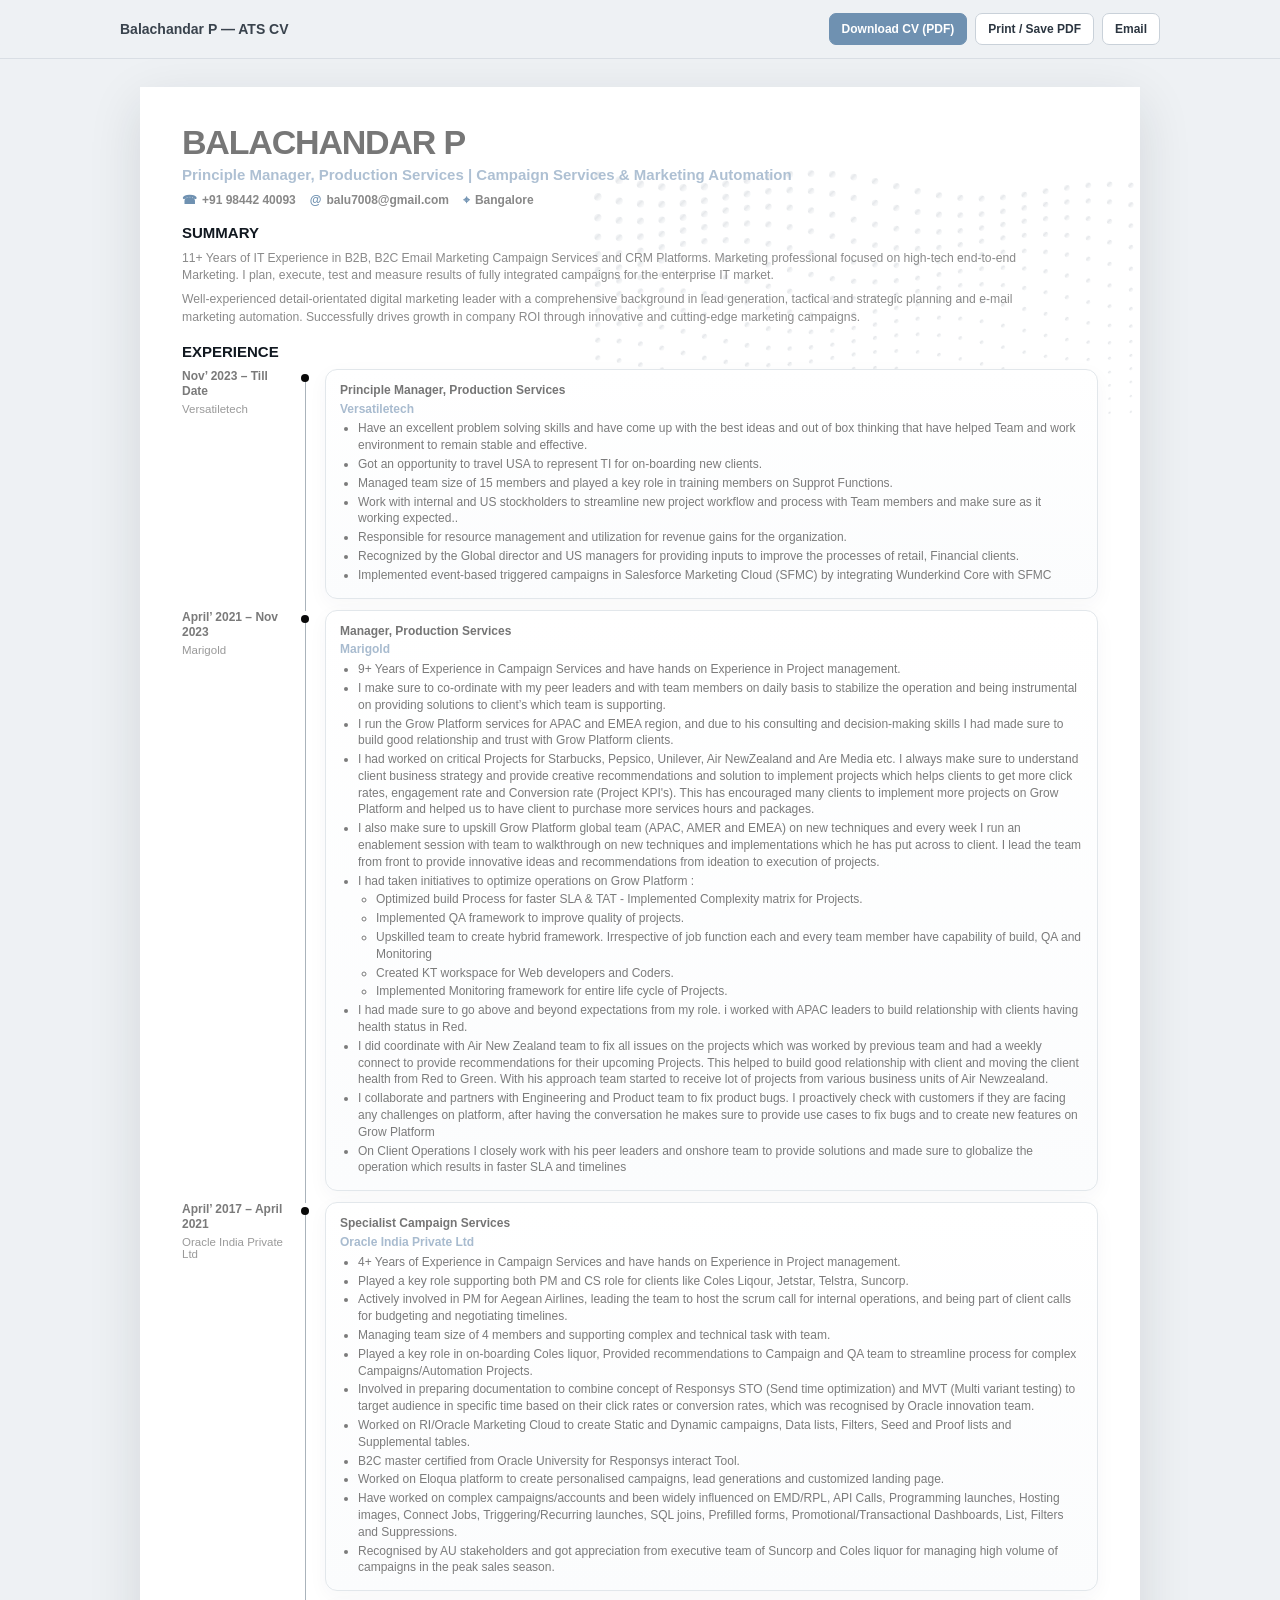
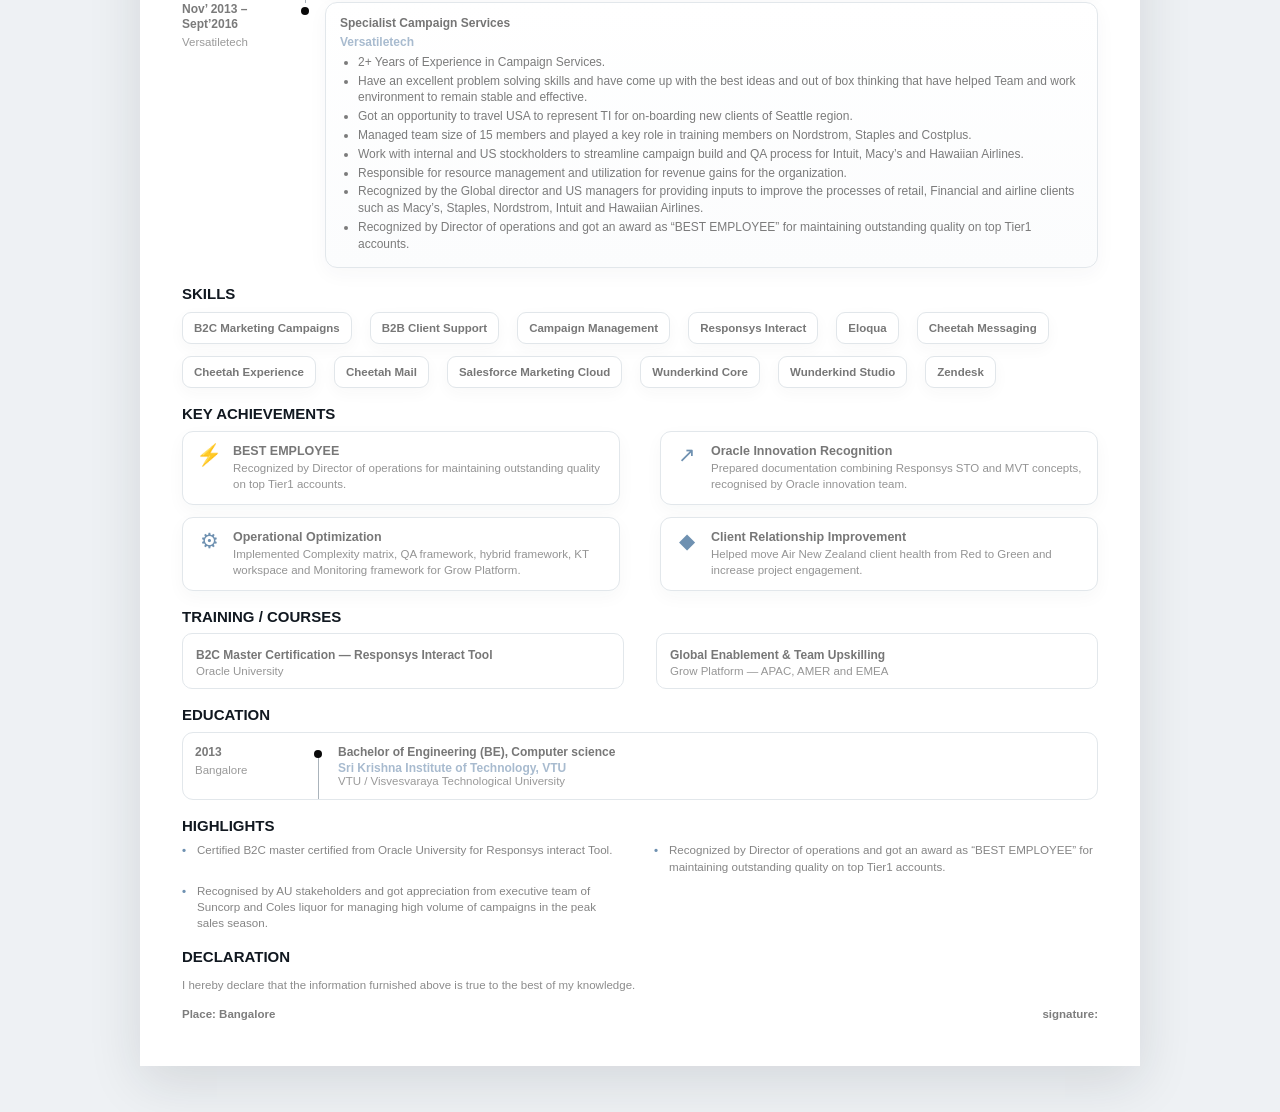
==== commit f92f0983: "Enhance printable CV layout" ====
--- a/cv.html
+++ b/cv.html
@@ -13,18 +13,18 @@
 .content{position:relative;z-index:2;max-width:930px}
 header{margin-bottom:18px}.name{font-size:34px;line-height:1;font-weight:800;letter-spacing:-.035em;color:#777;margin:0 0 7px}.headline{font-size:15px;font-weight:800;color:#aec0d3;margin-bottom:10px}.contact{display:flex;flex-wrap:wrap;gap:14px;color:#888;font-size:12px;font-weight:700}.contact a{color:inherit;text-decoration:none}.contact .i{color:#6f91b1;margin-right:5px}
 .section{margin-top:18px}.section-title{font-size:15px;line-height:1.1;font-weight:900;text-transform:uppercase;margin:0 0 8px}.summary{font-size:12.2px;line-height:1.45;color:#8a8a8a;max-width:860px;margin:0 0 6px}
-.timeline{margin-top:4px}.entry{display:grid;grid-template-columns:105px 18px 1fr;column-gap:10px;position:relative;padding-bottom:11px}.entry:last-child{padding-bottom:0}.when{font-size:12px;font-weight:800;color:#7a7a7a;line-height:1.25}.where{font-size:11.5px;color:#9a9a9a;margin-top:4px}.rail{position:relative}.rail:before{content:"";position:absolute;top:8px;bottom:-12px;left:8px;width:1px;background:#aab3bb}.entry:last-child .rail:before{display:none}.dot{position:absolute;left:4px;top:5px;width:8px;height:8px;border-radius:50%;background:#090909}.job{font-size:12px;color:#7b7b7b;line-height:1.4}.job-title{font-weight:800;color:#757575;margin:0 0 2px}.company{font-size:12px;font-weight:800;color:#a8bbcf;margin-bottom:3px}.job ul{margin:2px 0 0;padding-left:18px}.job li{margin:2px 0}
-.skills{display:flex;flex-wrap:wrap;gap:12px 18px;padding-top:2px}.skill{font-size:11.5px;font-weight:800;color:#7c7c7c;padding:5px 8px 6px;border-bottom:1px solid #aaa}
-.achievements{display:grid;grid-template-columns:1fr 1fr;gap:12px 40px}.achievement{display:grid;grid-template-columns:28px 1fr;gap:10px;align-items:start}.achievement .icon{font-size:21px;line-height:1;color:#6f91b1;text-align:center}.achievement b{display:block;font-size:12.5px;color:#777;margin-bottom:2px}.achievement p{font-size:11.5px;color:#949494;line-height:1.4;margin:0}
-.courses{display:grid;grid-template-columns:1fr 1fr;gap:18px 32px}.course b{font-size:12px;color:#777}.course p{font-size:11.5px;color:#969696;margin:2px 0 0}
-.edu-entry{display:grid;grid-template-columns:105px 18px 1fr;column-gap:10px}.degree{font-size:12px;font-weight:800;color:#777}.school{font-size:12px;font-weight:800;color:#a8bbcf;margin-top:2px}.small{font-size:11.5px;color:#9a9a9a}.highlights{display:grid;grid-template-columns:1fr 1fr;gap:8px 28px}.highlight{font-size:11.6px;line-height:1.4;color:#858585;padding-left:15px;position:relative}.highlight:before{content:"•";position:absolute;left:0;color:#6f91b1;font-weight:900}
+.timeline{margin-top:4px}.entry{display:grid;grid-template-columns:105px 18px 1fr;column-gap:10px;position:relative;padding-bottom:11px}.entry:last-child{padding-bottom:0}.when{font-size:12px;font-weight:800;color:#7a7a7a;line-height:1.25}.where{font-size:11.5px;color:#9a9a9a;margin-top:4px}.rail{position:relative}.rail:before{content:"";position:absolute;top:8px;bottom:-12px;left:8px;width:1px;background:#aab3bb}.entry:last-child .rail:before{display:none}.dot{position:absolute;left:4px;top:5px;width:8px;height:8px;border-radius:50%;background:#090909}.job{font-size:12px;color:#7b7b7b;line-height:1.4;background:linear-gradient(180deg,#fff,#fbfcfd);border:1px solid #e2e7eb;border-radius:12px;padding:12px 14px;box-shadow:0 6px 20px rgba(42,54,65,.04);transition:transform .22s ease,box-shadow .22s ease,border-color .22s ease}.job:hover{transform:translateY(-3px);box-shadow:0 12px 28px rgba(42,54,65,.09);border-color:#c8d5df}.job-title{font-weight:800;color:#757575;margin:0 0 2px}.company{font-size:12px;font-weight:800;color:#a8bbcf;margin-bottom:3px}.job ul{margin:2px 0 0;padding-left:18px}.job li{margin:2px 0}
+.skills{display:flex;flex-wrap:wrap;gap:12px 18px;padding-top:2px}.skill{font-size:11.5px;font-weight:800;color:#777;padding:9px 11px;border:1px solid #e1e6ea;border-radius:9px;background:#fff;box-shadow:0 5px 16px rgba(43,55,67,.035);transition:transform .2s ease,border-color .2s ease}.skill:hover{transform:translateY(-3px);border-color:#c5d4df}
+.achievements{display:grid;grid-template-columns:1fr 1fr;gap:12px 40px}.achievement{display:grid;grid-template-columns:28px 1fr;gap:10px;align-items:start;border:1px solid #e2e7eb;border-radius:11px;padding:12px;background:#fff;box-shadow:0 6px 18px rgba(42,54,65,.035);transition:transform .22s ease,box-shadow .22s ease}.achievement:hover{transform:translateY(-3px);box-shadow:0 11px 25px rgba(42,54,65,.085)}.achievement .icon{font-size:21px;line-height:1;color:#6f91b1;text-align:center}.achievement b{display:block;font-size:12.5px;color:#777;margin-bottom:2px}.achievement p{font-size:11.5px;color:#949494;line-height:1.4;margin:0}
+.courses{display:grid;grid-template-columns:1fr 1fr;gap:18px 32px}.course{border:1px solid #e2e7eb;border-radius:10px;padding:11px 13px;background:#fff}.course b{font-size:12px;color:#777}.course p{font-size:11.5px;color:#969696;margin:2px 0 0}
+.edu-entry{display:grid;grid-template-columns:105px 18px 1fr;column-gap:10px;border:1px solid #e2e7eb;border-radius:11px;padding:12px;background:#fff}.degree{font-size:12px;font-weight:800;color:#777}.school{font-size:12px;font-weight:800;color:#a8bbcf;margin-top:2px}.small{font-size:11.5px;color:#9a9a9a}.highlights{display:grid;grid-template-columns:1fr 1fr;gap:8px 28px}.highlight{font-size:11.6px;line-height:1.4;color:#858585;padding-left:15px;position:relative}.highlight:before{content:"•";position:absolute;left:0;color:#6f91b1;font-weight:900}
 .declaration{font-size:11.5px;color:#8c8c8c;line-height:1.45}.place{display:flex;justify-content:space-between;margin-top:14px;font-size:11.5px;color:#7d7d7d;font-weight:700}
 @media(max-width:720px){.sheet{width:100%;margin:0;padding:26px 18px;box-shadow:none}.wave{width:500px;right:-220px;opacity:.28}.utility{position:static}.utility-in{align-items:flex-start;flex-direction:column;padding:9px 0}.entry,.edu-entry{grid-template-columns:88px 16px 1fr;column-gap:7px}.achievements,.courses,.highlights{grid-template-columns:1fr}.name{font-size:29px}}
 @media print{body{background:#fff}.utility{display:none!important}.sheet{width:auto;margin:0;box-shadow:none;padding:0}.wave{right:-24mm;top:13mm;width:165mm;opacity:.42}@page{size:A4;margin:12mm 13mm}.entry{break-inside:avoid}.section{break-inside:auto}}
 </style>
 </head>
 <body>
-<div class="utility"><div class="utility-in"><strong>Balachandar P — ATS CV</strong><div class="actions"><a class="btn primary" href="Balachandar_P_CV_ATS.txt" download>Download CV</a><button class="btn" onclick="window.print()">Print / Save PDF</button><a class="btn" href="mailto:balu7008@gmail.com">Email</a></div></div></div>
+<div class="utility"><div class="utility-in"><strong>Balachandar P — ATS CV</strong><div class="actions"><a class="btn primary" href="Balachandar_P_CV.pdf" download>Download CV (PDF)</a><button class="btn" onclick="window.print()">Print / Save PDF</button><a class="btn" href="mailto:balu7008@gmail.com">Email</a></div></div></div>
 
 <main class="sheet">
 <svg class="wave" viewBox="0 0 650 330" aria-hidden="true">
@@ -133,4 +133,8 @@
 <section class="section"><h2 class="section-title">Declaration</h2><p class="declaration">I hereby declare that the information furnished above is true to the best of my knowledge.</p><div class="place"><span>Place: Bangalore</span><span>signature:</span></div></section>
 </div>
 </main>
-</body></html>+<script>
+document.querySelectorAll('.section,.entry,.achievement,.course,.edu-entry').forEach(el=>el.classList.add('reveal'));
+const io=new IntersectionObserver(es=>es.forEach(e=>{if(e.isIntersecting){e.target.classList.add('on');io.unobserve(e.target)}}),{threshold:.08});
+document.querySelectorAll('.reveal').forEach(el=>io.observe(el));
+</script></body></html>
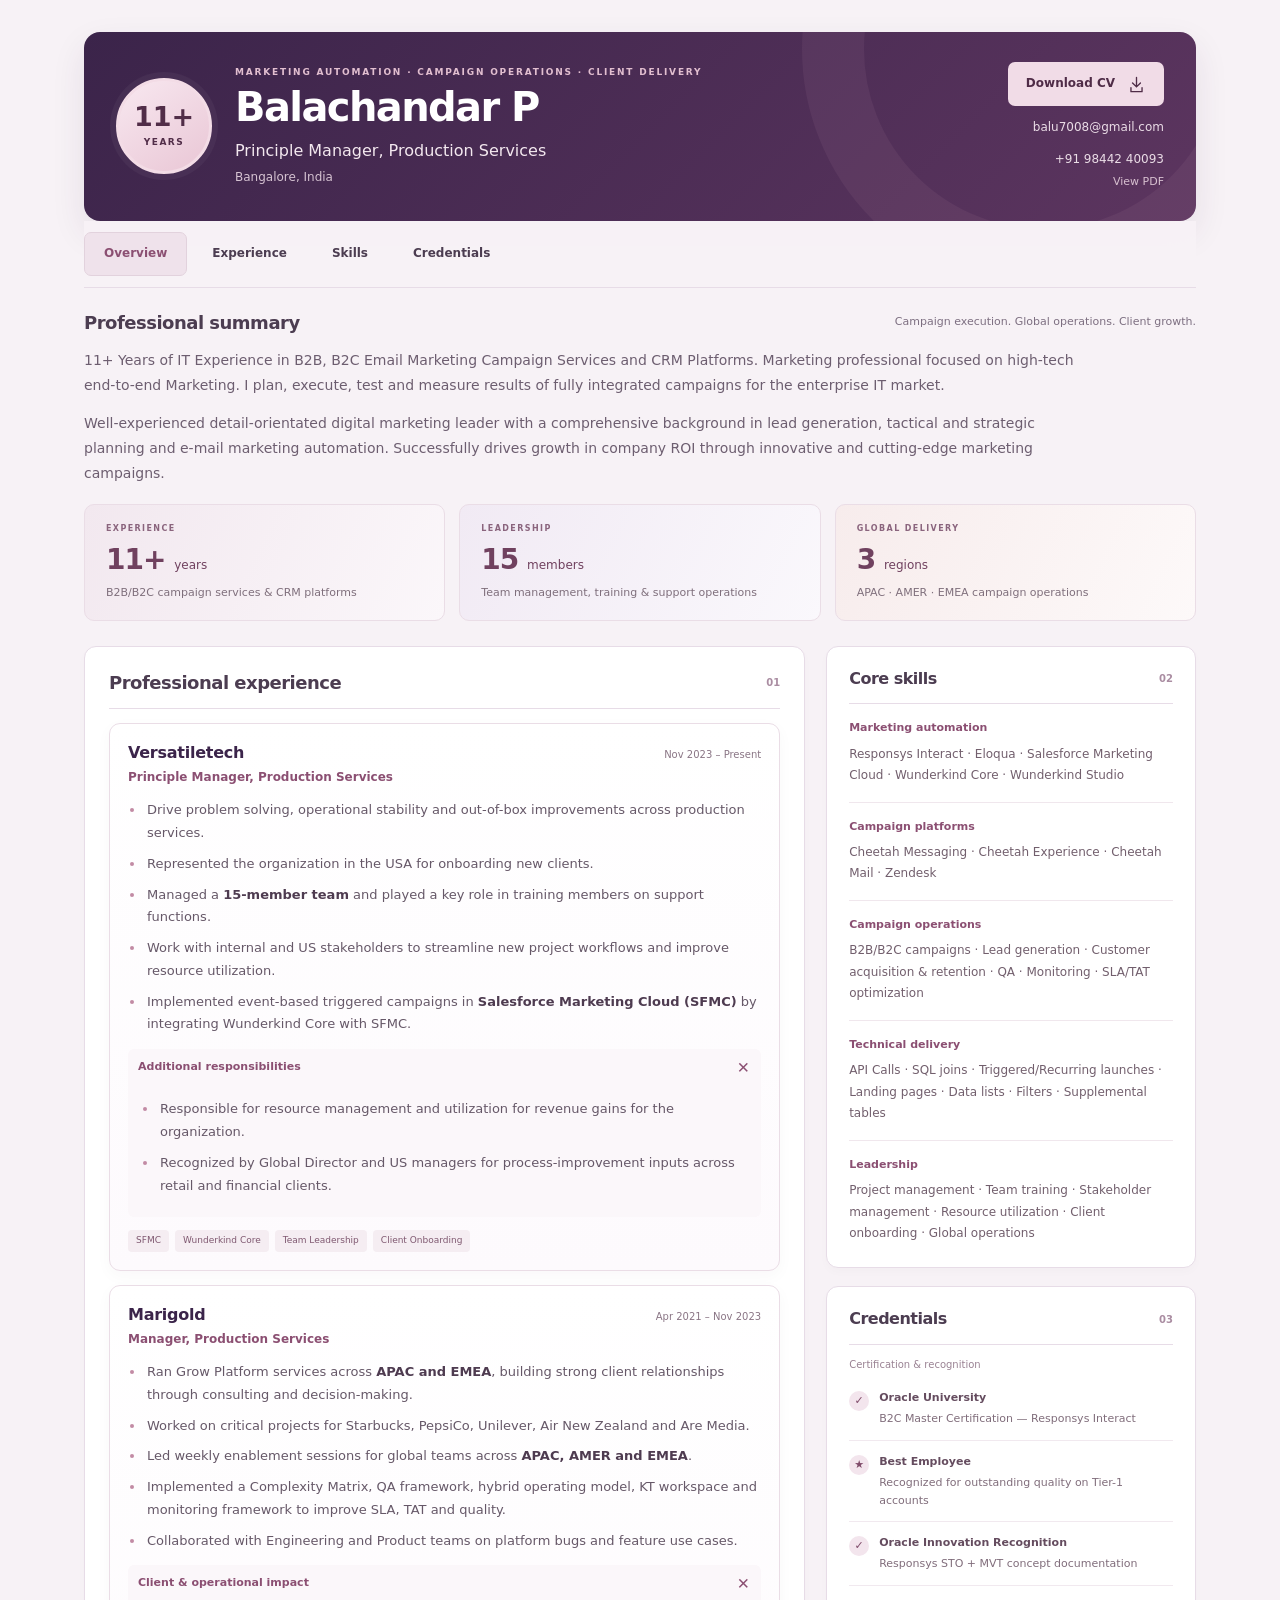
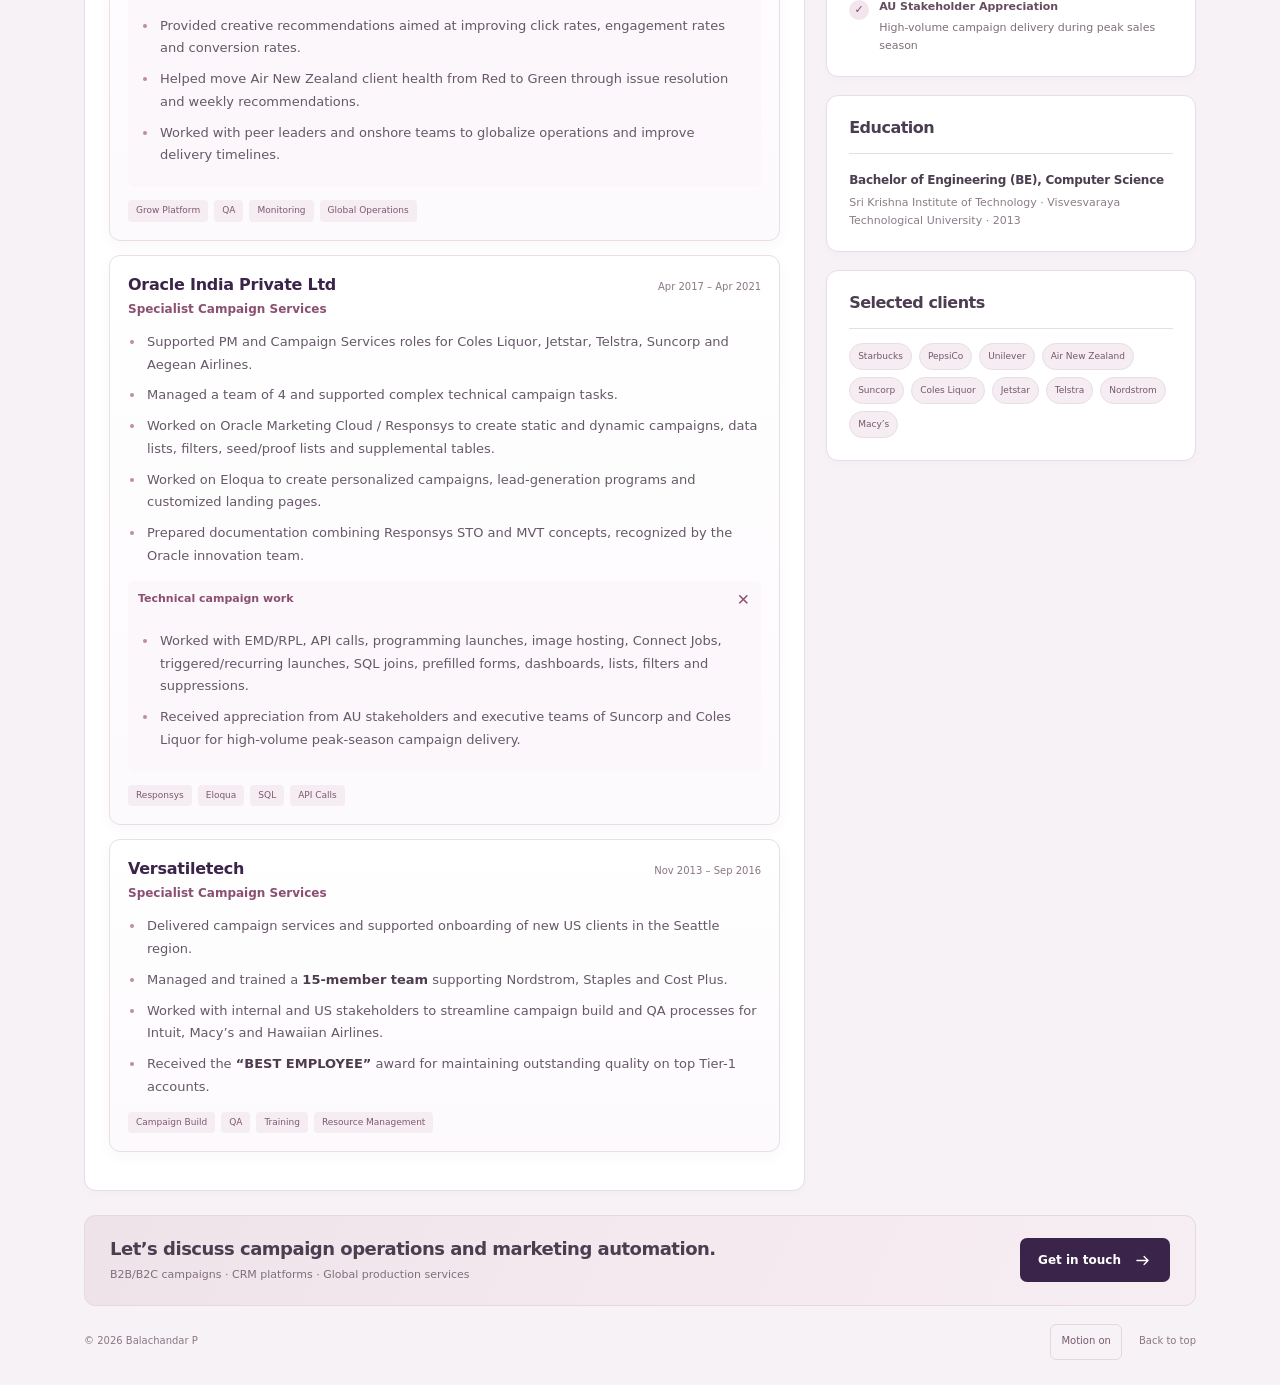
==== commit daf3802d: "Match downloadable PDF to portfolio template" ====
--- a/cv.html
+++ b/cv.html
@@ -2,139 +2,164 @@
 <html lang="en">
 <head>
 <meta charset="utf-8"><meta name="viewport" content="width=device-width,initial-scale=1">
-<title>Balachandar P | CV</title>
-<meta name="description" content="Balachandar P — ATS-friendly CV">
-<style>
-:root{--ink:#111820;--muted:#7a8087;--blue:#9db4cb;--blue2:#6f91b1;--line:#b8c1ca;--paper:#fff;--canvas:#eef1f4}
-*{box-sizing:border-box}html{scroll-behavior:smooth}body{margin:0;background:var(--canvas);color:var(--ink);font-family:Arial,Helvetica,sans-serif}
-.utility{position:sticky;top:0;z-index:30;background:rgba(238,241,244,.94);backdrop-filter:blur(12px);border-bottom:1px solid #d9dee4}.utility-in{width:min(1040px,calc(100% - 24px));margin:auto;min-height:58px;display:flex;align-items:center;justify-content:space-between;gap:12px}.utility strong{font-size:14px;color:#39434d}.actions{display:flex;gap:8px;flex-wrap:wrap}.btn{border:1px solid #c9d1d9;background:#fff;color:#2b3540;border-radius:7px;padding:8px 12px;font-size:12px;font-weight:700;text-decoration:none;cursor:pointer}.btn.primary{background:#6f91b1;border-color:#6f91b1;color:#fff}
-.sheet{position:relative;width:min(1000px,calc(100% - 26px));margin:28px auto 46px;background:var(--paper);box-shadow:0 16px 50px rgba(25,35,45,.12);padding:38px 42px 46px;overflow:hidden}
-.wave{position:absolute;right:-20px;top:58px;width:630px;height:330px;opacity:.58;pointer-events:none}
-.content{position:relative;z-index:2;max-width:930px}
-header{margin-bottom:18px}.name{font-size:34px;line-height:1;font-weight:800;letter-spacing:-.035em;color:#777;margin:0 0 7px}.headline{font-size:15px;font-weight:800;color:#aec0d3;margin-bottom:10px}.contact{display:flex;flex-wrap:wrap;gap:14px;color:#888;font-size:12px;font-weight:700}.contact a{color:inherit;text-decoration:none}.contact .i{color:#6f91b1;margin-right:5px}
-.section{margin-top:18px}.section-title{font-size:15px;line-height:1.1;font-weight:900;text-transform:uppercase;margin:0 0 8px}.summary{font-size:12.2px;line-height:1.45;color:#8a8a8a;max-width:860px;margin:0 0 6px}
-.timeline{margin-top:4px}.entry{display:grid;grid-template-columns:105px 18px 1fr;column-gap:10px;position:relative;padding-bottom:11px}.entry:last-child{padding-bottom:0}.when{font-size:12px;font-weight:800;color:#7a7a7a;line-height:1.25}.where{font-size:11.5px;color:#9a9a9a;margin-top:4px}.rail{position:relative}.rail:before{content:"";position:absolute;top:8px;bottom:-12px;left:8px;width:1px;background:#aab3bb}.entry:last-child .rail:before{display:none}.dot{position:absolute;left:4px;top:5px;width:8px;height:8px;border-radius:50%;background:#090909}.job{font-size:12px;color:#7b7b7b;line-height:1.4;background:linear-gradient(180deg,#fff,#fbfcfd);border:1px solid #e2e7eb;border-radius:12px;padding:12px 14px;box-shadow:0 6px 20px rgba(42,54,65,.04);transition:transform .22s ease,box-shadow .22s ease,border-color .22s ease}.job:hover{transform:translateY(-3px);box-shadow:0 12px 28px rgba(42,54,65,.09);border-color:#c8d5df}.job-title{font-weight:800;color:#757575;margin:0 0 2px}.company{font-size:12px;font-weight:800;color:#a8bbcf;margin-bottom:3px}.job ul{margin:2px 0 0;padding-left:18px}.job li{margin:2px 0}
-.skills{display:flex;flex-wrap:wrap;gap:12px 18px;padding-top:2px}.skill{font-size:11.5px;font-weight:800;color:#777;padding:9px 11px;border:1px solid #e1e6ea;border-radius:9px;background:#fff;box-shadow:0 5px 16px rgba(43,55,67,.035);transition:transform .2s ease,border-color .2s ease}.skill:hover{transform:translateY(-3px);border-color:#c5d4df}
-.achievements{display:grid;grid-template-columns:1fr 1fr;gap:12px 40px}.achievement{display:grid;grid-template-columns:28px 1fr;gap:10px;align-items:start;border:1px solid #e2e7eb;border-radius:11px;padding:12px;background:#fff;box-shadow:0 6px 18px rgba(42,54,65,.035);transition:transform .22s ease,box-shadow .22s ease}.achievement:hover{transform:translateY(-3px);box-shadow:0 11px 25px rgba(42,54,65,.085)}.achievement .icon{font-size:21px;line-height:1;color:#6f91b1;text-align:center}.achievement b{display:block;font-size:12.5px;color:#777;margin-bottom:2px}.achievement p{font-size:11.5px;color:#949494;line-height:1.4;margin:0}
-.courses{display:grid;grid-template-columns:1fr 1fr;gap:18px 32px}.course{border:1px solid #e2e7eb;border-radius:10px;padding:11px 13px;background:#fff}.course b{font-size:12px;color:#777}.course p{font-size:11.5px;color:#969696;margin:2px 0 0}
-.edu-entry{display:grid;grid-template-columns:105px 18px 1fr;column-gap:10px;border:1px solid #e2e7eb;border-radius:11px;padding:12px;background:#fff}.degree{font-size:12px;font-weight:800;color:#777}.school{font-size:12px;font-weight:800;color:#a8bbcf;margin-top:2px}.small{font-size:11.5px;color:#9a9a9a}.highlights{display:grid;grid-template-columns:1fr 1fr;gap:8px 28px}.highlight{font-size:11.6px;line-height:1.4;color:#858585;padding-left:15px;position:relative}.highlight:before{content:"•";position:absolute;left:0;color:#6f91b1;font-weight:900}
-.declaration{font-size:11.5px;color:#8c8c8c;line-height:1.45}.place{display:flex;justify-content:space-between;margin-top:14px;font-size:11.5px;color:#7d7d7d;font-weight:700}
-@media(max-width:720px){.sheet{width:100%;margin:0;padding:26px 18px;box-shadow:none}.wave{width:500px;right:-220px;opacity:.28}.utility{position:static}.utility-in{align-items:flex-start;flex-direction:column;padding:9px 0}.entry,.edu-entry{grid-template-columns:88px 16px 1fr;column-gap:7px}.achievements,.courses,.highlights{grid-template-columns:1fr}.name{font-size:29px}}
-@media print{body{background:#fff}.utility{display:none!important}.sheet{width:auto;margin:0;box-shadow:none;padding:0}.wave{right:-24mm;top:13mm;width:165mm;opacity:.42}@page{size:A4;margin:12mm 13mm}.entry{break-inside:avoid}.section{break-inside:auto}}
-</style>
+<title>Balachandar P | Marketing Automation & Campaign Operations</title>
+<meta name="description" content="Balachandar P — Principle Manager, Production Services with 11+ years across B2B/B2C campaign services, CRM platforms and marketing automation.">
+<meta name="theme-color" content="#3b244a">
+<link rel="stylesheet" href="style.css?v=3">
 </head>
 <body>
-<div class="utility"><div class="utility-in"><strong>Balachandar P — ATS CV</strong><div class="actions"><a class="btn primary" href="Balachandar_P_CV.pdf" download>Download CV (PDF)</a><button class="btn" onclick="window.print()">Print / Save PDF</button><a class="btn" href="mailto:balu7008@gmail.com">Email</a></div></div></div>
-
-<main class="sheet">
-<svg class="wave" viewBox="0 0 650 330" aria-hidden="true">
-<defs><linearGradient id="fade" x1="0" y1="0" x2="1" y2="1"><stop offset="0" stop-color="#d8dde3" stop-opacity=".1"/><stop offset=".4" stop-color="#c9ced4" stop-opacity=".8"/><stop offset="1" stop-color="#eceff2" stop-opacity=".25"/></linearGradient></defs>
-<g fill="url(#fade)">
-<circle cx="70" cy="26.0" r="4.0"/><circle cx="92" cy="31.1" r="4.0"/><circle cx="114" cy="35.4" r="3.9"/><circle cx="136" cy="38.2" r="3.9"/><circle cx="158" cy="38.9" r="3.8"/><circle cx="180" cy="37.8" r="3.8"/><circle cx="202" cy="35.1" r="3.7"/><circle cx="224" cy="31.5" r="3.7"/><circle cx="246" cy="28.0" r="3.6"/><circle cx="268" cy="25.3" r="3.6"/><circle cx="290" cy="24.2" r="3.5"/><circle cx="312" cy="25.1" r="3.5"/><circle cx="334" cy="27.9" r="3.5"/><circle cx="356" cy="32.2" r="3.4"/><circle cx="378" cy="37.4" r="3.4"/><circle cx="400" cy="42.5" r="3.3"/><circle cx="422" cy="46.7" r="3.3"/><circle cx="444" cy="49.4" r="3.2"/><circle cx="466" cy="50.1" r="3.2"/><circle cx="488" cy="48.9" r="3.1"/><circle cx="510" cy="46.1" r="3.1"/><circle cx="532" cy="42.5" r="3.1"/><circle cx="554" cy="39.0" r="3.0"/><circle cx="576" cy="36.4" r="3.0"/><circle cx="598" cy="35.4" r="2.9"/><circle cx="620" cy="36.3" r="2.9"/><circle cx="642" cy="39.2" r="2.8"/><circle cx="664" cy="43.6" r="2.8"/><circle cx="70" cy="48.3" r="3.9"/><circle cx="92" cy="52.6" r="3.8"/><circle cx="114" cy="55.4" r="3.8"/><circle cx="136" cy="56.1" r="3.7"/><circle cx="158" cy="55.0" r="3.7"/><circle cx="180" cy="52.3" r="3.7"/><circle cx="202" cy="48.7" r="3.6"/><circle cx="224" cy="45.2" r="3.6"/><circle cx="246" cy="42.5" r="3.5"/><circle cx="268" cy="41.4" r="3.5"/><circle cx="290" cy="42.3" r="3.4"/><circle cx="312" cy="45.1" r="3.4"/><circle cx="334" cy="49.4" r="3.3"/><circle cx="356" cy="54.6" r="3.3"/><circle cx="378" cy="59.7" r="3.3"/><circle cx="400" cy="63.9" r="3.2"/><circle cx="422" cy="66.6" r="3.2"/><circle cx="444" cy="67.3" r="3.1"/><circle cx="466" cy="66.1" r="3.1"/><circle cx="488" cy="63.3" r="3.0"/><circle cx="510" cy="59.7" r="3.0"/><circle cx="532" cy="56.2" r="2.9"/><circle cx="554" cy="53.6" r="2.9"/><circle cx="576" cy="52.6" r="2.8"/><circle cx="598" cy="53.5" r="2.8"/><circle cx="620" cy="56.4" r="2.8"/><circle cx="642" cy="60.8" r="2.7"/><circle cx="664" cy="65.9" r="2.7"/><circle cx="70" cy="69.8" r="3.8"/><circle cx="92" cy="72.6" r="3.7"/><circle cx="114" cy="73.3" r="3.7"/><circle cx="136" cy="72.2" r="3.6"/><circle cx="158" cy="69.5" r="3.6"/><circle cx="180" cy="65.9" r="3.5"/><circle cx="202" cy="62.4" r="3.5"/><circle cx="224" cy="59.7" r="3.4"/><circle cx="246" cy="58.6" r="3.4"/><circle cx="268" cy="59.5" r="3.4"/><circle cx="290" cy="62.3" r="3.3"/><circle cx="312" cy="66.6" r="3.3"/><circle cx="334" cy="71.8" r="3.2"/><circle cx="356" cy="76.9" r="3.2"/><circle cx="378" cy="81.1" r="3.1"/><circle cx="400" cy="83.8" r="3.1"/><circle cx="422" cy="84.5" r="3.0"/><circle cx="444" cy="83.3" r="3.0"/><circle cx="466" cy="80.5" r="2.9"/><circle cx="488" cy="76.9" r="2.9"/><circle cx="510" cy="73.4" r="2.9"/><circle cx="532" cy="70.8" r="2.8"/><circle cx="554" cy="69.8" r="2.8"/><circle cx="576" cy="70.7" r="2.7"/><circle cx="598" cy="73.6" r="2.7"/><circle cx="620" cy="78.0" r="2.6"/><circle cx="642" cy="83.1" r="2.6"/><circle cx="664" cy="88.2" r="2.5"/><circle cx="70" cy="89.8" r="3.6"/><circle cx="92" cy="90.5" r="3.6"/><circle cx="114" cy="89.4" r="3.6"/><circle cx="136" cy="86.7" r="3.5"/><circle cx="158" cy="83.1" r="3.5"/><circle cx="180" cy="79.6" r="3.4"/><circle cx="202" cy="76.9" r="3.4"/><circle cx="224" cy="75.8" r="3.3"/><circle cx="246" cy="76.7" r="3.3"/><circle cx="268" cy="79.5" r="3.2"/><circle cx="290" cy="83.8" r="3.2"/><circle cx="312" cy="89.0" r="3.1"/><circle cx="334" cy="94.1" r="3.1"/><circle cx="356" cy="98.3" r="3.1"/><circle cx="378" cy="101.0" r="3.0"/><circle cx="400" cy="101.7" r="3.0"/><circle cx="422" cy="100.5" r="2.9"/><circle cx="444" cy="97.7" r="2.9"/><circle cx="466" cy="94.1" r="2.8"/><circle cx="488" cy="90.6" r="2.8"/><circle cx="510" cy="88.0" r="2.7"/><circle cx="532" cy="87.0" r="2.7"/><circle cx="554" cy="87.9" r="2.7"/><circle cx="576" cy="90.8" r="2.6"/><circle cx="598" cy="95.2" r="2.6"/><circle cx="620" cy="100.3" r="2.5"/><circle cx="642" cy="105.4" r="2.5"/><circle cx="664" cy="109.6" r="2.4"/><circle cx="70" cy="107.7" r="3.5"/><circle cx="92" cy="106.6" r="3.5"/><circle cx="114" cy="103.9" r="3.4"/><circle cx="136" cy="100.3" r="3.4"/><circle cx="158" cy="96.8" r="3.3"/><circle cx="180" cy="94.1" r="3.3"/><circle cx="202" cy="93.0" r="3.3"/><circle cx="224" cy="93.9" r="3.2"/><circle cx="246" cy="96.7" r="3.2"/><circle cx="268" cy="101.0" r="3.1"/><circle cx="290" cy="106.2" r="3.1"/><circle cx="312" cy="111.3" r="3.0"/><circle cx="334" cy="115.5" r="3.0"/><circle cx="356" cy="118.2" r="2.9"/><circle cx="378" cy="118.9" r="2.9"/><circle cx="400" cy="117.7" r="2.8"/><circle cx="422" cy="114.9" r="2.8"/><circle cx="444" cy="111.3" r="2.8"/><circle cx="466" cy="107.8" r="2.7"/><circle cx="488" cy="105.2" r="2.7"/><circle cx="510" cy="104.2" r="2.6"/><circle cx="532" cy="105.1" r="2.6"/><circle cx="554" cy="108.0" r="2.5"/><circle cx="576" cy="112.4" r="2.5"/><circle cx="598" cy="117.5" r="2.4"/><circle cx="620" cy="122.6" r="2.4"/><circle cx="642" cy="126.8" r="2.4"/><circle cx="664" cy="129.4" r="2.3"/><circle cx="70" cy="123.8" r="3.4"/><circle cx="92" cy="121.1" r="3.4"/><circle cx="114" cy="117.5" r="3.3"/><circle cx="136" cy="114.0" r="3.3"/><circle cx="158" cy="111.3" r="3.2"/><circle cx="180" cy="110.2" r="3.2"/><circle cx="202" cy="111.1" r="3.1"/><circle cx="224" cy="113.9" r="3.1"/><circle cx="246" cy="118.2" r="3.0"/><circle cx="268" cy="123.4" r="3.0"/><circle cx="290" cy="128.5" r="3.0"/><circle cx="312" cy="132.7" r="2.9"/><circle cx="334" cy="135.4" r="2.9"/><circle cx="356" cy="136.1" r="2.8"/><circle cx="378" cy="134.9" r="2.8"/><circle cx="400" cy="132.1" r="2.7"/><circle cx="422" cy="128.5" r="2.7"/><circle cx="444" cy="125.0" r="2.6"/><circle cx="466" cy="122.4" r="2.6"/><circle cx="488" cy="121.4" r="2.5"/><circle cx="510" cy="122.3" r="2.5"/><circle cx="532" cy="125.2" r="2.5"/><circle cx="554" cy="129.6" r="2.4"/><circle cx="576" cy="134.7" r="2.4"/><circle cx="598" cy="139.8" r="2.3"/><circle cx="620" cy="144.0" r="2.3"/><circle cx="642" cy="146.6" r="2.2"/><circle cx="664" cy="147.3" r="2.2"/><circle cx="70" cy="138.3" r="3.3"/><circle cx="92" cy="134.7" r="3.2"/><circle cx="114" cy="131.2" r="3.2"/><circle cx="136" cy="128.5" r="3.1"/><circle cx="158" cy="127.4" r="3.1"/><circle cx="180" cy="128.3" r="3.1"/><circle cx="202" cy="131.1" r="3.0"/><circle cx="224" cy="135.4" r="3.0"/><circle cx="246" cy="140.6" r="2.9"/><circle cx="268" cy="145.7" r="2.9"/><circle cx="290" cy="149.9" r="2.8"/><circle cx="312" cy="152.6" r="2.8"/><circle cx="334" cy="153.3" r="2.7"/><circle cx="356" cy="152.1" r="2.7"/><circle cx="378" cy="149.3" r="2.7"/><circle cx="400" cy="145.7" r="2.6"/><circle cx="422" cy="142.2" r="2.6"/><circle cx="444" cy="139.6" r="2.5"/><circle cx="466" cy="138.6" r="2.5"/><circle cx="488" cy="139.5" r="2.4"/><circle cx="510" cy="142.4" r="2.4"/><circle cx="532" cy="146.8" r="2.3"/><circle cx="554" cy="151.9" r="2.3"/><circle cx="576" cy="157.0" r="2.2"/><circle cx="598" cy="161.2" r="2.2"/><circle cx="620" cy="163.8" r="2.2"/><circle cx="642" cy="164.5" r="2.1"/><circle cx="664" cy="163.2" r="2.1"/><circle cx="70" cy="151.9" r="3.2"/><circle cx="92" cy="148.4" r="3.1"/><circle cx="114" cy="145.7" r="3.1"/><circle cx="136" cy="144.6" r="3.0"/><circle cx="158" cy="145.5" r="3.0"/><circle cx="180" cy="148.3" r="2.9"/><circle cx="202" cy="152.6" r="2.9"/><circle cx="224" cy="157.8" r="2.8"/><circle cx="246" cy="162.9" r="2.8"/><circle cx="268" cy="167.1" r="2.8"/><circle cx="290" cy="169.8" r="2.7"/><circle cx="312" cy="170.5" r="2.7"/><circle cx="334" cy="169.3" r="2.6"/><circle cx="356" cy="166.5" r="2.6"/><circle cx="378" cy="162.9" r="2.5"/><circle cx="400" cy="159.4" r="2.5"/><circle cx="422" cy="156.8" r="2.4"/><circle cx="444" cy="155.8" r="2.4"/><circle cx="466" cy="156.7" r="2.4"/><circle cx="488" cy="159.6" r="2.3"/><circle cx="510" cy="164.0" r="2.3"/><circle cx="532" cy="169.1" r="2.2"/><circle cx="554" cy="174.2" r="2.2"/><circle cx="576" cy="178.4" r="2.1"/><circle cx="598" cy="181.0" r="2.1"/><circle cx="620" cy="181.7" r="2.0"/><circle cx="642" cy="180.4" r="2.0"/><circle cx="664" cy="177.6" r="1.9"/><circle cx="70" cy="165.6" r="3.0"/><circle cx="92" cy="162.9" r="3.0"/><circle cx="114" cy="161.8" r="3.0"/><circle cx="136" cy="162.7" r="2.9"/><circle cx="158" cy="165.5" r="2.9"/><circle cx="180" cy="169.8" r="2.8"/><circle cx="202" cy="175.0" r="2.8"/><circle cx="224" cy="180.1" r="2.7"/><circle cx="246" cy="184.3" r="2.7"/><circle cx="268" cy="187.0" r="2.6"/><circle cx="290" cy="187.7" r="2.6"/><circle cx="312" cy="186.5" r="2.5"/><circle cx="334" cy="183.7" r="2.5"/><circle cx="356" cy="180.1" r="2.5"/><circle cx="378" cy="176.6" r="2.4"/><circle cx="400" cy="174.0" r="2.4"/><circle cx="422" cy="173.0" r="2.3"/><circle cx="444" cy="173.9" r="2.3"/><circle cx="466" cy="176.8" r="2.2"/><circle cx="488" cy="181.2" r="2.2"/><circle cx="510" cy="186.3" r="2.1"/><circle cx="532" cy="191.4" r="2.1"/><circle cx="554" cy="195.6" r="2.0"/><circle cx="576" cy="198.2" r="2.0"/><circle cx="598" cy="198.9" r="2.0"/><circle cx="620" cy="197.6" r="1.9"/><circle cx="642" cy="194.8" r="1.9"/><circle cx="664" cy="191.2" r="1.8"/><circle cx="70" cy="180.1" r="2.9"/><circle cx="92" cy="179.0" r="2.9"/><circle cx="114" cy="179.9" r="2.8"/><circle cx="136" cy="182.7" r="2.8"/><circle cx="158" cy="187.0" r="2.7"/><circle cx="180" cy="192.2" r="2.7"/><circle cx="202" cy="197.3" r="2.6"/><circle cx="224" cy="201.5" r="2.6"/><circle cx="246" cy="204.2" r="2.6"/><circle cx="268" cy="204.9" r="2.5"/><circle cx="290" cy="203.7" r="2.5"/><circle cx="312" cy="200.9" r="2.4"/><circle cx="334" cy="197.3" r="2.4"/><circle cx="356" cy="193.8" r="2.3"/><circle cx="378" cy="191.2" r="2.3"/><circle cx="400" cy="190.2" r="2.2"/><circle cx="422" cy="191.1" r="2.2"/><circle cx="444" cy="194.0" r="2.2"/><circle cx="466" cy="198.4" r="2.1"/><circle cx="488" cy="203.5" r="2.1"/><circle cx="510" cy="208.6" r="2.0"/><circle cx="532" cy="212.8" r="2.0"/><circle cx="554" cy="215.4" r="1.9"/><circle cx="576" cy="216.1" r="1.9"/><circle cx="598" cy="214.8" r="1.8"/><circle cx="620" cy="212.0" r="1.8"/><circle cx="642" cy="208.4" r="1.8"/><circle cx="664" cy="204.9" r="1.7"/><circle cx="70" cy="196.2" r="2.8"/><circle cx="92" cy="197.1" r="2.8"/><circle cx="114" cy="199.9" r="2.7"/><circle cx="136" cy="204.2" r="2.7"/><circle cx="158" cy="209.4" r="2.6"/><circle cx="180" cy="214.5" r="2.6"/><circle cx="202" cy="218.7" r="2.5"/><circle cx="224" cy="221.4" r="2.5"/><circle cx="246" cy="222.1" r="2.4"/><circle cx="268" cy="220.9" r="2.4"/><circle cx="290" cy="218.1" r="2.3"/><circle cx="312" cy="214.5" r="2.3"/><circle cx="334" cy="211.0" r="2.3"/><circle cx="356" cy="208.4" r="2.2"/><circle cx="378" cy="207.4" r="2.2"/><circle cx="400" cy="208.3" r="2.1"/><circle cx="422" cy="211.2" r="2.1"/><circle cx="444" cy="215.6" r="2.0"/><circle cx="466" cy="220.7" r="2.0"/><circle cx="488" cy="225.8" r="1.9"/><circle cx="510" cy="230.0" r="1.9"/><circle cx="532" cy="232.6" r="1.9"/><circle cx="554" cy="233.3" r="1.8"/><circle cx="576" cy="232.0" r="1.8"/><circle cx="598" cy="229.2" r="1.7"/><circle cx="620" cy="225.6" r="1.7"/><circle cx="642" cy="222.1" r="1.6"/><circle cx="664" cy="219.5" r="1.6"/><circle cx="70" cy="214.3" r="2.7"/><circle cx="92" cy="217.1" r="2.6"/><circle cx="114" cy="221.4" r="2.6"/><circle cx="136" cy="226.6" r="2.5"/><circle cx="158" cy="231.7" r="2.5"/><circle cx="180" cy="235.9" r="2.5"/><circle cx="202" cy="238.6" r="2.4"/><circle cx="224" cy="239.3" r="2.4"/><circle cx="246" cy="238.1" r="2.3"/><circle cx="268" cy="235.3" r="2.3"/><circle cx="290" cy="231.7" r="2.2"/><circle cx="312" cy="228.2" r="2.2"/><circle cx="334" cy="225.6" r="2.1"/><circle cx="356" cy="224.6" r="2.1"/><circle cx="378" cy="225.5" r="2.1"/><circle cx="400" cy="228.4" r="2.0"/><circle cx="422" cy="232.8" r="2.0"/><circle cx="444" cy="237.9" r="1.9"/><circle cx="466" cy="243.0" r="1.9"/><circle cx="488" cy="247.2" r="1.8"/><circle cx="510" cy="249.8" r="1.8"/><circle cx="532" cy="250.5" r="1.7"/><circle cx="554" cy="249.2" r="1.7"/><circle cx="576" cy="246.4" r="1.6"/><circle cx="598" cy="242.8" r="1.6"/><circle cx="620" cy="239.3" r="1.6"/><circle cx="642" cy="236.7" r="1.5"/><circle cx="664" cy="235.8" r="1.5"/><circle cx="70" cy="234.3" r="2.6"/><circle cx="92" cy="238.6" r="2.5"/><circle cx="114" cy="243.8" r="2.5"/><circle cx="136" cy="248.9" r="2.4"/><circle cx="158" cy="253.1" r="2.4"/><circle cx="180" cy="255.8" r="2.3"/><circle cx="202" cy="256.5" r="2.3"/><circle cx="224" cy="255.3" r="2.2"/><circle cx="246" cy="252.5" r="2.2"/><circle cx="268" cy="248.9" r="2.2"/><circle cx="290" cy="245.4" r="2.1"/><circle cx="312" cy="242.8" r="2.1"/><circle cx="334" cy="241.8" r="2.0"/><circle cx="356" cy="242.7" r="2.0"/><circle cx="378" cy="245.6" r="1.9"/><circle cx="400" cy="250.0" r="1.9"/><circle cx="422" cy="255.1" r="1.8"/><circle cx="444" cy="260.2" r="1.8"/><circle cx="466" cy="264.4" r="1.8"/><circle cx="488" cy="267.0" r="1.7"/><circle cx="510" cy="267.7" r="1.7"/><circle cx="532" cy="266.4" r="1.6"/><circle cx="554" cy="263.6" r="1.6"/><circle cx="576" cy="260.0" r="1.5"/><circle cx="598" cy="256.5" r="1.5"/><circle cx="620" cy="253.9" r="1.4"/><circle cx="642" cy="253.0" r="1.4"/><circle cx="664" cy="254.0" r="1.4"/><circle cx="70" cy="255.8" r="2.4"/><circle cx="92" cy="261.0" r="2.4"/><circle cx="114" cy="266.1" r="2.4"/><circle cx="136" cy="270.3" r="2.3"/><circle cx="158" cy="273.0" r="2.3"/><circle cx="180" cy="273.7" r="2.2"/><circle cx="202" cy="272.5" r="2.2"/><circle cx="224" cy="269.7" r="2.1"/><circle cx="246" cy="266.1" r="2.1"/><circle cx="268" cy="262.6" r="2.0"/><circle cx="290" cy="260.0" r="2.0"/><circle cx="312" cy="259.0" r="1.9"/><circle cx="334" cy="259.9" r="1.9"/><circle cx="356" cy="262.8" r="1.9"/><circle cx="378" cy="267.2" r="1.8"/><circle cx="400" cy="272.3" r="1.8"/><circle cx="422" cy="277.4" r="1.7"/><circle cx="444" cy="281.6" r="1.7"/><circle cx="466" cy="284.2" r="1.6"/><circle cx="488" cy="284.9" r="1.6"/><circle cx="510" cy="283.6" r="1.5"/><circle cx="532" cy="280.8" r="1.5"/><circle cx="554" cy="277.2" r="1.4"/><circle cx="576" cy="273.7" r="1.4"/><circle cx="598" cy="271.1" r="1.4"/><circle cx="620" cy="270.2" r="1.4"/><circle cx="642" cy="271.2" r="1.4"/><circle cx="664" cy="274.1" r="1.4"/>
-</g></svg>
-
-<div class="content">
-<header>
-<h1 class="name">BALACHANDAR P</h1>
-<div class="headline">Principle Manager, Production Services | Campaign Services & Marketing Automation</div>
-<div class="contact">
-<a href="tel:+919844240093"><span class="i">☎</span>+91 98442 40093</a>
-<a href="mailto:balu7008@gmail.com"><span class="i">@</span>balu7008@gmail.com</a>
-<span><span class="i">⌖</span>Bangalore</span>
-</div>
+<a class="skip" href="#main">Skip to content</a>
+<div class="page">
+<header class="profile-header" id="top">
+  <div class="profile-main">
+    <div class="experience-badge" aria-label="11 plus years of experience"><strong>11+</strong><span>YEARS</span></div>
+    <div class="identity">
+      <p class="overline">MARKETING AUTOMATION · CAMPAIGN OPERATIONS · CLIENT DELIVERY</p>
+      <h1>Balachandar P</h1>
+      <p class="role">Principle Manager, Production Services</p>
+      <p class="location">Bangalore, India</p>
+    </div>
+  </div>
+  <div class="header-actions">
+    <a class="button primary" href="Balachandar_P_CV.pdf?v=2" download>Download CV
+      <svg viewBox="0 0 24 24" aria-hidden="true"><path d="M12 3v12m-5-5 5 5 5-5M5 16v5h14v-5"/></svg>
+    </a>
+    <a class="header-email" href="mailto:balu7008@gmail.com">balu7008@gmail.com</a>
+    <a class="header-email" href="tel:+919844240093">+91 98442 40093</a>
+    <div class="header-links"><a href="Balachandar_P_CV.pdf?v=2">View PDF</a></div>
+  </div>
 </header>
 
-<section class="section">
-<h2 class="section-title">Summary</h2>
-<p class="summary">11+ Years of IT Experience in B2B, B2C Email Marketing Campaign Services and CRM Platforms. Marketing professional focused on high-tech end-to-end Marketing. I plan, execute, test and measure results of fully integrated campaigns for the enterprise IT market.</p>
-<p class="summary">Well-experienced detail-orientated digital marketing leader with a comprehensive background in lead generation, tactical and strategic planning and e-mail marketing automation. Successfully drives growth in company ROI through innovative and cutting-edge marketing campaigns.</p>
+<nav class="section-nav" aria-label="CV sections">
+  <span class="nav-indicator" aria-hidden="true"></span>
+  <a href="#overview" aria-current="location">Overview</a>
+  <a href="#experience">Experience</a>
+  <a href="#skills">Skills</a>
+  <a href="#credentials">Credentials</a>
+</nav>
+
+<main id="main">
+<section id="overview" class="overview" aria-labelledby="overview-title">
+  <div class="section-heading"><h2 id="overview-title">Professional summary</h2><span class="section-note">Campaign execution. Global operations. Client growth.</span></div>
+  <p class="summary">11+ Years of IT Experience in B2B, B2C Email Marketing Campaign Services and CRM Platforms. Marketing professional focused on high-tech end-to-end Marketing. I plan, execute, test and measure results of fully integrated campaigns for the enterprise IT market.</p>
+  <p class="summary">Well-experienced detail-orientated digital marketing leader with a comprehensive background in lead generation, tactical and strategic planning and e-mail marketing automation. Successfully drives growth in company ROI through innovative and cutting-edge marketing campaigns.</p>
+
+  <div class="impact-grid">
+    <article class="impact"><span class="impact-label">EXPERIENCE</span><strong>11+ <span>years</span></strong><p>B2B/B2C campaign services & CRM platforms</p></article>
+    <article class="impact"><span class="impact-label">LEADERSHIP</span><strong>15 <span>members</span></strong><p>Team management, training & support operations</p></article>
+    <article class="impact"><span class="impact-label">GLOBAL DELIVERY</span><strong>3 <span>regions</span></strong><p>APAC · AMER · EMEA campaign operations</p></article>
+  </div>
 </section>
 
-<section class="section">
-<h2 class="section-title">Experience</h2>
-<div class="timeline">
-<div class="entry"><div><div class="when">Nov’ 2023 – Till Date</div><div class="where">Versatiletech</div></div><div class="rail"><span class="dot"></span></div><div class="job"><div class="job-title">Principle Manager, Production Services</div><div class="company">Versatiletech</div><ul>
-<li>Have an excellent problem solving skills and have come up with the best ideas and out of box thinking that have helped Team and work environment to remain stable and effective.</li>
-<li>Got an opportunity to travel USA to represent TI for on-boarding new clients.</li>
-<li>Managed team size of 15 members and played a key role in training members on Supprot Functions.</li>
-<li>Work with internal and US stockholders to streamline new project workflow and process with Team members and make sure as it working expected..</li>
-<li>Responsible for resource management and utilization for revenue gains for the organization.</li>
-<li>Recognized by the Global director and US managers for providing inputs to improve the processes of retail, Financial clients.</li>
-<li>Implemented event-based triggered campaigns in Salesforce Marketing Cloud (SFMC) by integrating Wunderkind Core with SFMC</li>
-</ul></div></div>
+<div class="resume-grid">
+<div class="primary-column">
+<section id="experience" class="panel experience" aria-labelledby="experience-title">
+  <div class="section-heading"><h2 id="experience-title">Professional experience</h2><span class="section-index">01</span></div>
 
-<div class="entry"><div><div class="when">April’ 2021 – Nov 2023</div><div class="where">Marigold</div></div><div class="rail"><span class="dot"></span></div><div class="job"><div class="job-title">Manager, Production Services</div><div class="company">Marigold</div><ul>
-<li>9+ Years of Experience in Campaign Services and have hands on Experience in Project management.</li>
-<li>I make sure to co-ordinate with my peer leaders and with team members on daily basis to stabilize the operation and being instrumental on providing solutions to client’s which team is supporting.</li>
-<li>I run the Grow Platform services for APAC and EMEA region, and due to his consulting and decision-making skills I had made sure to build good relationship and trust with Grow Platform clients.</li>
-<li>I had worked on critical Projects for Starbucks, Pepsico, Unilever, Air NewZealand and Are Media etc. I always make sure to understand client business strategy and provide creative recommendations and solution to implement projects which helps clients to get more click rates, engagement rate and Conversion rate (Project KPI's). This has encouraged many clients to implement more projects on Grow Platform and helped us to have client to purchase more services hours and packages.</li>
-<li>I also make sure to upskill Grow Platform global team (APAC, AMER and EMEA) on new techniques and every week I run an enablement session with team to walkthrough on new techniques and implementations which he has put across to client. I lead the team from front to provide innovative ideas and recommendations from ideation to execution of projects.</li>
-<li>I had taken initiatives to optimize operations on Grow Platform :
-<ul><li>Optimized build Process for faster SLA & TAT - Implemented Complexity matrix for Projects.</li><li>Implemented QA framework to improve quality of projects.</li><li>Upskilled team to create hybrid framework. Irrespective of job function each and every team member have capability of build, QA and Monitoring</li><li>Created KT workspace for Web developers and Coders.</li><li>Implemented Monitoring framework for entire life cycle of Projects.</li></ul></li>
-<li>I had made sure to go above and beyond expectations from my role. i worked with APAC leaders to build relationship with clients having health status in Red.</li>
-<li>I did coordinate with Air New Zealand team to fix all issues on the projects which was worked by previous team and had a weekly connect to provide recommendations for their upcoming Projects. This helped to build good relationship with client and moving the client health from Red to Green. With his approach team started to receive lot of projects from various business units of Air Newzealand.</li>
-<li>I collaborate and partners with Engineering and Product team to fix product bugs. I proactively check with customers if they are facing any challenges on platform, after having the conversation he makes sure to provide use cases to fix bugs and to create new features on Grow Platform</li>
-<li>On Client Operations I closely work with his peer leaders and onshore team to provide solutions and made sure to globalize the operation which results in faster SLA and timelines</li>
-</ul></div></div>
+  <article class="job">
+    <div class="job-heading"><div><h3>Versatiletech</h3><p class="job-role">Principle Manager, Production Services</p></div><p class="dates">Nov 2023 – Present</p></div>
+    <ul class="achievements">
+      <li>Drive problem solving, operational stability and out-of-box improvements across production services.</li>
+      <li>Represented the organization in the USA for onboarding new clients.</li>
+      <li>Managed a <strong>15-member team</strong> and played a key role in training members on support functions.</li>
+      <li>Work with internal and US stakeholders to streamline new project workflows and improve resource utilization.</li>
+      <li>Implemented event-based triggered campaigns in <strong>Salesforce Marketing Cloud (SFMC)</strong> by integrating Wunderkind Core with SFMC.</li>
+    </ul>
+    <details class="job-details" open><summary>Additional responsibilities <span class="plus" aria-hidden="true">+</span></summary><div class="detail-body"><ul class="achievements">
+      <li>Responsible for resource management and utilization for revenue gains for the organization.</li>
+      <li>Recognized by Global Director and US managers for process-improvement inputs across retail and financial clients.</li>
+    </ul></div></details>
+    <div class="job-tags"><span>SFMC</span><span>Wunderkind Core</span><span>Team Leadership</span><span>Client Onboarding</span></div>
+  </article>
 
-<div class="entry"><div><div class="when">April’ 2017 – April 2021</div><div class="where">Oracle India Private Ltd</div></div><div class="rail"><span class="dot"></span></div><div class="job"><div class="job-title">Specialist Campaign Services</div><div class="company">Oracle India Private Ltd</div><ul>
-<li>4+ Years of Experience in Campaign Services and have hands on Experience in Project management.</li>
-<li>Played a key role supporting both PM and CS role for clients like Coles Liqour, Jetstar, Telstra, Suncorp.</li>
-<li>Actively involved in PM for Aegean Airlines, leading the team to host the scrum call for internal operations, and being part of client calls for budgeting and negotiating timelines.</li>
-<li>Managing team size of 4 members and supporting complex and technical task with team.</li>
-<li>Played a key role in on-boarding Coles liquor, Provided recommendations to Campaign and QA team to streamline process for complex Campaigns/Automation Projects.</li>
-<li>Involved in preparing documentation to combine concept of Responsys STO (Send time optimization) and MVT (Multi variant testing) to target audience in specific time based on their click rates or conversion rates, which was recognised by Oracle innovation team.</li>
-<li>Worked on RI/Oracle Marketing Cloud to create Static and Dynamic campaigns, Data lists, Filters, Seed and Proof lists and Supplemental tables.</li>
-<li>B2C master certified from Oracle University for Responsys interact Tool.</li>
-<li>Worked on Eloqua platform to create personalised campaigns, lead generations and customized landing page.</li>
-<li>Have worked on complex campaigns/accounts and been widely influenced on EMD/RPL, API Calls, Programming launches, Hosting images, Connect Jobs, Triggering/Recurring launches, SQL joins, Prefilled forms, Promotional/Transactional Dashboards, List, Filters and Suppressions.</li>
-<li>Recognised by AU stakeholders and got appreciation from executive team of Suncorp and Coles liquor for managing high volume of campaigns in the peak sales season.</li>
-</ul></div></div>
+  <article class="job">
+    <div class="job-heading"><div><h3>Marigold</h3><p class="job-role">Manager, Production Services</p></div><p class="dates">Apr 2021 – Nov 2023</p></div>
+    <ul class="achievements">
+      <li>Ran Grow Platform services across <strong>APAC and EMEA</strong>, building strong client relationships through consulting and decision-making.</li>
+      <li>Worked on critical projects for Starbucks, PepsiCo, Unilever, Air New Zealand and Are Media.</li>
+      <li>Led weekly enablement sessions for global teams across <strong>APAC, AMER and EMEA</strong>.</li>
+      <li>Implemented a Complexity Matrix, QA framework, hybrid operating model, KT workspace and monitoring framework to improve SLA, TAT and quality.</li>
+      <li>Collaborated with Engineering and Product teams on platform bugs and feature use cases.</li>
+    </ul>
+    <details class="job-details" open><summary>Client & operational impact <span class="plus" aria-hidden="true">+</span></summary><div class="detail-body"><ul class="achievements">
+      <li>Provided creative recommendations aimed at improving click rates, engagement rates and conversion rates.</li>
+      <li>Helped move Air New Zealand client health from Red to Green through issue resolution and weekly recommendations.</li>
+      <li>Worked with peer leaders and onshore teams to globalize operations and improve delivery timelines.</li>
+    </ul></div></details>
+    <div class="job-tags"><span>Grow Platform</span><span>QA</span><span>Monitoring</span><span>Global Operations</span></div>
+  </article>
 
-<div class="entry"><div><div class="when">Nov’ 2013 – Sept’2016</div><div class="where">Versatiletech</div></div><div class="rail"><span class="dot"></span></div><div class="job"><div class="job-title">Specialist Campaign Services</div><div class="company">Versatiletech</div><ul>
-<li>2+ Years of Experience in Campaign Services.</li>
-<li>Have an excellent problem solving skills and have come up with the best ideas and out of box thinking that have helped Team and work environment to remain stable and effective.</li>
-<li>Got an opportunity to travel USA to represent TI for on-boarding new clients of Seattle region.</li>
-<li>Managed team size of 15 members and played a key role in training members on Nordstrom, Staples and Costplus.</li>
-<li>Work with internal and US stockholders to streamline campaign build and QA process for Intuit, Macy’s and Hawaiian Airlines.</li>
-<li>Responsible for resource management and utilization for revenue gains for the organization.</li>
-<li>Recognized by the Global director and US managers for providing inputs to improve the processes of retail, Financial and airline clients such as Macy’s, Staples, Nordstrom, Intuit and Hawaiian Airlines.</li>
-<li>Recognized by Director of operations and got an award as “BEST EMPLOYEE” for maintaining outstanding quality on top Tier1 accounts.</li>
-</ul></div></div>
+  <article class="job">
+    <div class="job-heading"><div><h3>Oracle India Private Ltd</h3><p class="job-role">Specialist Campaign Services</p></div><p class="dates">Apr 2017 – Apr 2021</p></div>
+    <ul class="achievements">
+      <li>Supported PM and Campaign Services roles for Coles Liquor, Jetstar, Telstra, Suncorp and Aegean Airlines.</li>
+      <li>Managed a team of 4 and supported complex technical campaign tasks.</li>
+      <li>Worked on Oracle Marketing Cloud / Responsys to create static and dynamic campaigns, data lists, filters, seed/proof lists and supplemental tables.</li>
+      <li>Worked on Eloqua to create personalized campaigns, lead-generation programs and customized landing pages.</li>
+      <li>Prepared documentation combining Responsys STO and MVT concepts, recognized by the Oracle innovation team.</li>
+    </ul>
+    <details class="job-details" open><summary>Technical campaign work <span class="plus" aria-hidden="true">+</span></summary><div class="detail-body"><ul class="achievements">
+      <li>Worked with EMD/RPL, API calls, programming launches, image hosting, Connect Jobs, triggered/recurring launches, SQL joins, prefilled forms, dashboards, lists, filters and suppressions.</li>
+      <li>Received appreciation from AU stakeholders and executive teams of Suncorp and Coles Liquor for high-volume peak-season campaign delivery.</li>
+    </ul></div></details>
+    <div class="job-tags"><span>Responsys</span><span>Eloqua</span><span>SQL</span><span>API Calls</span></div>
+  </article>
+
+  <article class="job">
+    <div class="job-heading"><div><h3>Versatiletech</h3><p class="job-role">Specialist Campaign Services</p></div><p class="dates">Nov 2013 – Sep 2016</p></div>
+    <ul class="achievements">
+      <li>Delivered campaign services and supported onboarding of new US clients in the Seattle region.</li>
+      <li>Managed and trained a <strong>15-member team</strong> supporting Nordstrom, Staples and Cost Plus.</li>
+      <li>Worked with internal and US stakeholders to streamline campaign build and QA processes for Intuit, Macy’s and Hawaiian Airlines.</li>
+      <li>Received the <strong>“BEST EMPLOYEE”</strong> award for maintaining outstanding quality on top Tier-1 accounts.</li>
+    </ul>
+    <div class="job-tags"><span>Campaign Build</span><span>QA</span><span>Training</span><span>Resource Management</span></div>
+  </article>
+</section>
 </div>
+
+<aside class="secondary-column" aria-label="Skills and qualifications">
+<section id="skills" class="panel skills" aria-labelledby="skills-title">
+  <div class="section-heading"><h2 id="skills-title">Core skills</h2><span class="section-index">02</span></div>
+  <dl class="skills-list">
+    <div><dt>Marketing automation</dt><dd>Responsys Interact · Eloqua · Salesforce Marketing Cloud · Wunderkind Core · Wunderkind Studio</dd></div>
+    <div><dt>Campaign platforms</dt><dd>Cheetah Messaging · Cheetah Experience · Cheetah Mail · Zendesk</dd></div>
+    <div><dt>Campaign operations</dt><dd>B2B/B2C campaigns · Lead generation · Customer acquisition & retention · QA · Monitoring · SLA/TAT optimization</dd></div>
+    <div><dt>Technical delivery</dt><dd>API Calls · SQL joins · Triggered/Recurring launches · Landing pages · Data lists · Filters · Supplemental tables</dd></div>
+    <div><dt>Leadership</dt><dd>Project management · Team training · Stakeholder management · Resource utilization · Client onboarding · Global operations</dd></div>
+  </dl>
 </section>
 
-<section class="section"><h2 class="section-title">Skills</h2><div class="skills">
-<span class="skill">B2C Marketing Campaigns</span><span class="skill">B2B Client Support</span><span class="skill">Campaign Management</span><span class="skill">Responsys Interact</span><span class="skill">Eloqua</span><span class="skill">Cheetah Messaging</span><span class="skill">Cheetah Experience</span><span class="skill">Cheetah Mail</span><span class="skill">Salesforce Marketing Cloud</span><span class="skill">Wunderkind Core</span><span class="skill">Wunderkind Studio</span><span class="skill">Zendesk</span>
-</div></section>
-
-<section class="section"><h2 class="section-title">Key Achievements</h2><div class="achievements">
-<div class="achievement"><div class="icon">⚡</div><div><b>BEST EMPLOYEE</b><p>Recognized by Director of operations for maintaining outstanding quality on top Tier1 accounts.</p></div></div>
-<div class="achievement"><div class="icon">↗</div><div><b>Oracle Innovation Recognition</b><p>Prepared documentation combining Responsys STO and MVT concepts, recognised by Oracle innovation team.</p></div></div>
-<div class="achievement"><div class="icon">⚙</div><div><b>Operational Optimization</b><p>Implemented Complexity matrix, QA framework, hybrid framework, KT workspace and Monitoring framework for Grow Platform.</p></div></div>
-<div class="achievement"><div class="icon">◆</div><div><b>Client Relationship Improvement</b><p>Helped move Air New Zealand client health from Red to Green and increase project engagement.</p></div></div>
-</div></section>
-
-<section class="section"><h2 class="section-title">Training / Courses</h2><div class="courses">
-<div class="course"><b>B2C Master Certification — Responsys Interact Tool</b><p>Oracle University</p></div>
-<div class="course"><b>Global Enablement & Team Upskilling</b><p>Grow Platform — APAC, AMER and EMEA</p></div>
-</div></section>
-
-<section class="section"><h2 class="section-title">Education</h2>
-<div class="edu-entry"><div><div class="when">2013</div><div class="where">Bangalore</div></div><div class="rail"><span class="dot"></span></div><div><div class="degree">Bachelor of Engineering (BE), Computer science</div><div class="school">Sri Krishna Institute of Technology, VTU</div><div class="small">VTU / Visvesvaraya Technological University</div></div></div>
+<section id="credentials" class="panel credentials" aria-labelledby="credentials-title">
+  <div class="section-heading"><h2 id="credentials-title">Credentials</h2><span class="section-index">03</span></div>
+  <p class="earned-note">Certification & recognition</p>
+  <ul class="cert-list">
+    <li><span class="cert-mark">✓</span><div><strong>Oracle University</strong><span>B2C Master Certification — Responsys Interact</span></div></li>
+    <li><span class="cert-mark">★</span><div><strong>Best Employee</strong><span>Recognized for outstanding quality on Tier-1 accounts</span></div></li>
+    <li><span class="cert-mark">✓</span><div><strong>Oracle Innovation Recognition</strong><span>Responsys STO + MVT concept documentation</span></div></li>
+    <li><span class="cert-mark">✓</span><div><strong>AU Stakeholder Appreciation</strong><span>High-volume campaign delivery during peak sales season</span></div></li>
+  </ul>
 </section>
 
-<section class="section"><h2 class="section-title">Highlights</h2><div class="highlights">
-<div class="highlight">Certified B2C master certified from Oracle University for Responsys interact Tool.</div>
-<div class="highlight">Recognized by Director of operations and got an award as “BEST EMPLOYEE” for maintaining outstanding quality on top Tier1 accounts.</div>
-<div class="highlight">Recognised by AU stakeholders and got appreciation from executive team of Suncorp and Coles liquor for managing high volume of campaigns in the peak sales season.</div>
-</div></section>
+<section class="panel education" aria-labelledby="education-title">
+  <div class="section-heading"><h2 id="education-title">Education</h2></div>
+  <div class="education-item"><h3>Bachelor of Engineering (BE), Computer Science</h3><p>Sri Krishna Institute of Technology · Visvesvaraya Technological University · 2013</p></div>
+</section>
 
-<section class="section"><h2 class="section-title">Declaration</h2><p class="declaration">I hereby declare that the information furnished above is true to the best of my knowledge.</p><div class="place"><span>Place: Bangalore</span><span>signature:</span></div></section>
+<section class="panel clients-panel" aria-labelledby="clients-title">
+  <div class="section-heading"><h2 id="clients-title">Selected clients</h2></div>
+  <div class="client-cloud"><span>Starbucks</span><span>PepsiCo</span><span>Unilever</span><span>Air New Zealand</span><span>Suncorp</span><span>Coles Liquor</span><span>Jetstar</span><span>Telstra</span><span>Nordstrom</span><span>Macy’s</span></div>
+</section>
+</aside>
 </div>
+
+<section class="contact-bar" aria-label="Contact">
+  <div><h2>Let’s discuss campaign operations and marketing automation.</h2><p>B2B/B2C campaigns · CRM platforms · Global production services</p></div>
+  <a class="button dark" href="mailto:balu7008@gmail.com">Get in touch <svg viewBox="0 0 24 24" aria-hidden="true"><path d="M5 12h14m-5-5 5 5-5 5"/></svg></a>
+</section>
 </main>
-<script>
-document.querySelectorAll('.section,.entry,.achievement,.course,.edu-entry').forEach(el=>el.classList.add('reveal'));
-const io=new IntersectionObserver(es=>es.forEach(e=>{if(e.isIntersecting){e.target.classList.add('on');io.unobserve(e.target)}}),{threshold:.08});
-document.querySelectorAll('.reveal').forEach(el=>io.observe(el));
-</script></body></html>+
+<footer><span>© 2026 Balachandar P</span><div><button class="motion-toggle" type="button" aria-pressed="false" hidden>Motion on</button><a href="#top">Back to top</a></div></footer>
+</div>
+<script src="script.js?v=3" defer></script>
+</body></html>
--- a/style.css
+++ b/style.css
@@ -0,0 +1,53 @@
+:root{--navy:#3b244a;--ink:#4c3d51;--teal:#8b4f72;--muted:#7d6f81;--line:#e7dce7;--paper:#f7f2f6;--white:#fff;--accent:#c47a96;--soft:#f2e7ef;--ease:cubic-bezier(.2,.8,.2,1)}
+*{box-sizing:border-box}html{scroll-behavior:smooth;scroll-padding-top:88px}body{margin:0;background:var(--paper);color:var(--ink);font:14px/1.65 system-ui,-apple-system,"Segoe UI",sans-serif;-webkit-font-smoothing:antialiased}a{color:inherit;text-decoration:none}button{font:inherit}a,button,summary{-webkit-tap-highlight-color:transparent}a:hover{text-decoration:underline}a:focus-visible,button:focus-visible,summary:focus-visible{outline:3px solid #d5a06d;outline-offset:4px}svg{width:19px;height:19px;fill:none;stroke:currentColor;stroke-width:1.7;stroke-linecap:round;stroke-linejoin:round;flex-shrink:0}.skip{position:absolute;left:15px;top:-60px;z-index:40;background:white;padding:10px}.skip:focus{top:10px}.page{max-width:1160px;margin:32px auto 0;padding:0 24px}h1,h2,h3{font-family:system-ui,-apple-system,"Segoe UI",sans-serif}h1,h2,h3,p{margin-top:0}h1{font-size:40px;font-weight:800;letter-spacing:-1.6px;line-height:1.1;margin:5px 0 9px}h2{font-size:18px;letter-spacing:-.5px;line-height:1.3;font-weight:800;margin:0}h3{font-size:16px;line-height:1.4;letter-spacing:-.25px;margin:0}
+.profile-header{position:relative;isolation:isolate;overflow:hidden;background:linear-gradient(135deg,#3b244a,#5c355f);color:#fff;border-radius:16px;padding:30px 32px;display:flex;justify-content:space-between;gap:24px;align-items:center;box-shadow:0 14px 34px #3b244a18}.profile-header:after{content:"";position:absolute;width:360px;height:360px;right:-90px;top:-225px;border:62px solid #e8b7cc10;border-radius:50%;z-index:-1}.profile-main{display:flex;align-items:center;gap:23px;min-width:0}.experience-badge{width:96px;height:96px;border-radius:50%;display:grid;place-content:center;text-align:center;background:linear-gradient(145deg,#f8e8f0,#e9c6d5);color:#512d48;border:3px solid #f3dce6;box-shadow:0 0 0 6px #ffffff0a;flex-shrink:0}.experience-badge strong{font-size:27px;line-height:1;font-weight:800}.experience-badge span{font-size:9px;letter-spacing:1.5px;font-weight:800;margin-top:5px}.overline{color:#e2bfd0;font-size:9px;font-weight:600;letter-spacing:1.8px;margin:0}.role{font-size:16px;color:#f3e8ef;margin:0 0 3px}.location{font-size:12px;color:#d6c3d2;margin:0}.header-actions{text-align:right;flex-shrink:0}.button{display:inline-flex;align-items:center;justify-content:center;gap:12px;font-size:12px;font-weight:700;min-height:44px;padding:11px 18px;border-radius:7px;text-decoration:none!important;transition:transform .25s var(--ease),box-shadow .25s}.button:hover{transform:translateY(-2px);box-shadow:0 6px 16px #0002}.primary{background:#f1dce7;color:#4f2c47}.header-email{display:block;margin:12px 0 3px;font-size:12px;color:#eadce6}.header-links{display:flex;justify-content:flex-end;gap:11px;font-size:11px;color:#d7c0d0}.section-nav{display:flex;position:sticky;top:0;z-index:20;padding:11px 0;gap:5px;background:#f7f2f6f3;backdrop-filter:blur(12px);border-bottom:1px solid var(--line);margin-bottom:23px;isolation:isolate}.section-nav a{position:relative;display:flex;align-items:center;justify-content:center;padding:10px 20px;min-height:44px;font-size:12px;font-weight:600;border-radius:7px;transition:color .3s;text-decoration:none}.section-nav a[aria-current]{color:var(--teal);background:#efe2eb}.nav-indicator{position:absolute;top:11px;left:0;background:#efe2eb;border:1px solid #e2d2dd;border-radius:7px;pointer-events:none;z-index:-1;opacity:0;transition:transform .4s var(--ease),width .4s var(--ease),height .4s var(--ease)}.nav-ready .nav-indicator{opacity:1}.nav-ready a[aria-current]{background:transparent}
+.section-heading{display:flex;align-items:center;justify-content:space-between;gap:16px;margin-bottom:14px}.section-note{font-size:11px;color:var(--muted)}.summary{font-size:14px;line-height:1.8;margin:0 0 12px;max-width:1000px;color:#6d5e70}.impact-grid{display:grid;grid-template-columns:repeat(3,1fr);gap:14px;margin:18px 0 25px}.impact{padding:17px 21px;border:1px solid #eadde6;border-radius:10px;background:linear-gradient(115deg,#f2e8ef,#fbf7fa);transition:transform .25s var(--ease),box-shadow .25s}.impact:nth-child(2){background:linear-gradient(115deg,#f1eaf4,#faf8fc)}.impact:nth-child(3){background:linear-gradient(115deg,#f7ecec,#fdf9f9)}.impact-label{display:block;font-size:8px;letter-spacing:1.4px;font-weight:700;color:#8a647d;margin-bottom:5px}.impact>strong{font-size:28px;letter-spacing:-1px;font-weight:800;line-height:1.4;color:#70415f;display:block}.impact strong span{font:500 12px system-ui,-apple-system,"Segoe UI",sans-serif;letter-spacing:0}.impact p{font-size:11px;line-height:1.65;color:#7f6f7c;margin:5px 0 0}
+.resume-grid{display:grid;grid-template-columns:minmax(0,1.95fr) minmax(0,1fr);gap:21px;align-items:start}.panel{background:white;border:1px solid var(--line);border-radius:12px;padding:24px;box-shadow:0 4px 10px #3b244a05}.panel>.section-heading{border-bottom:1px solid var(--line);padding-bottom:14px;margin-bottom:0}.section-index{font:600 10px system-ui;color:#aa8da2}.job{padding:22px 0;border-bottom:1px solid var(--line)}.job:first-of-type{padding-top:20px}.job-heading{display:flex;justify-content:space-between;gap:12px;align-items:flex-start}.job h3{font-weight:800;color:var(--navy)}.job-role{font-size:12px;font-weight:600;color:var(--teal);line-height:1.5;margin:4px 0 0}.dates{font-size:10px;font-weight:500;color:#8a7585;white-space:nowrap;margin:5px 0 0}.achievements{padding-left:17px;margin:13px 0 0;color:#665868;font-size:13px;line-height:1.75}.achievements li{padding-left:2px;margin-bottom:8px}.achievements li::marker{color:#c28ba4}.achievements strong{font-weight:650;color:#4e3b50}.job-tags{display:flex;flex-wrap:wrap;gap:6px;margin-top:13px}.job-tags span{font-size:9px;line-height:1.5;padding:4px 8px;background:#f5edf2;color:#7f5870;border-radius:4px}.job-details{margin-top:13px;background:#fbf7fa;border-radius:6px;padding:0 10px}.job-details summary{font-size:11px;font-weight:600;color:var(--teal);padding:9px 0;min-height:36px}.detail-body{overflow:hidden}.job-details .detail-body{padding:0 3px 12px}.plus{margin-left:auto;font-size:18px;line-height:1;font-weight:400;transition:transform .25s}details[open]>summary .plus{transform:rotate(45deg)}summary{cursor:pointer;list-style:none;display:flex;align-items:center;gap:8px}summary::-webkit-details-marker{display:none}
+.secondary-column{display:grid;gap:18px}.secondary-column .panel{padding:22px}.secondary-column h2{font-size:16px}.skills-list{margin:0}.skills-list>div{padding:15px 0;border-bottom:1px solid #f0e7ed}.skills-list>div:last-child{border:0;padding-bottom:0}.skills-list dt{font-size:11px;color:var(--teal);font-weight:700;margin-bottom:6px}.skills-list dd{font-size:12px;color:#725f6d;margin:0;line-height:1.8}.earned-note{font-size:10px;color:#9a8293;margin:12px 0 0}.cert-list{list-style:none;margin:4px 0 0;padding:0}.cert-list li{display:flex;gap:10px;border-bottom:1px solid #f1e9ef;padding:12px 0;align-items:flex-start}.cert-list li:last-child{border:0;padding-bottom:0}.cert-mark{display:grid;place-items:center;width:20px;height:20px;flex:0 0 20px;font-size:11px;color:#7f4a69;background:#f3e5ed;border-radius:50%;margin-top:2px}.cert-list strong{display:block;font-size:11px;font-weight:600;color:#654c5f}.cert-list div>span{display:block;font-size:11px;line-height:1.6;color:#806d7b;margin-top:3px}.education-item{margin-top:17px}.education-item h3{font:600 12px/1.6 system-ui}.education-item p{font-size:11px;color:#8e7b88;margin:4px 0 0;line-height:1.6}.client-cloud{display:flex;flex-wrap:wrap;gap:7px;margin-top:14px}.client-cloud span{font-size:9px;padding:5px 8px;border-radius:999px;background:#f5edf2;color:#76566b;border:1px solid #eadce5}
+.contact-bar{margin-top:24px;padding:21px 25px;display:flex;justify-content:space-between;align-items:center;gap:16px;border:1px solid #e7d7e1;background:linear-gradient(115deg,#efe3ea,#f7eef3);border-radius:11px}.contact-bar h2{font-size:18px}.contact-bar p{font-size:11px;color:#826e7b;margin:5px 0 0}.dark{background:var(--navy);color:#fff}footer{display:flex;align-items:center;justify-content:space-between;padding:18px 0 25px;color:#8b7684;font-size:10px}footer>div{display:flex;align-items:center;gap:17px}.motion-toggle{font-size:10px;min-height:36px;padding:6px 10px;border:1px solid #e5d7df;border-radius:6px;background:none;color:#765b6d;cursor:pointer}.motion-ready .impact:hover{transform:translateY(-3px)!important;box-shadow:0 8px 20px #3b244a0d}
+@media(max-width:1000px){.page{padding:0 20px}.profile-header{padding:25px}h1{font-size:35px}.experience-badge{width:82px;height:82px}.resume-grid{grid-template-columns:minmax(0,1.7fr) minmax(0,1fr);gap:17px}.panel,.secondary-column .panel{padding:20px}.job-heading{flex-direction:column;gap:1px}}
+@media(max-width:760px){.page{margin-top:16px;padding:0 16px}.profile-header{align-items:flex-start;flex-direction:column;gap:18px;padding:24px}.header-actions{text-align:left;width:100%}.resume-grid{grid-template-columns:1fr}.secondary-column{grid-template-columns:1fr 1fr}.skills{grid-column:1/-1}.impact-grid{gap:10px}.job-heading{flex-direction:row}.section-nav a{padding:10px 18px}}
+@media(max-width:520px){.page{padding:0 12px;margin-top:12px}.profile-header{padding:22px 18px;border-radius:12px}.profile-main{gap:15px}.experience-badge{width:70px;height:70px}.experience-badge strong{font-size:23px}.overline{font-size:7px;letter-spacing:.9px}h1{font-size:30px}.role{font-size:13px}.header-actions{display:flex;flex-wrap:wrap;gap:8px 18px}.header-email{width:100%}.section-nav{justify-content:space-between;padding:8px 0;gap:0}.section-nav a{flex:1;padding:10px 7px;font-size:11px}.impact-grid{gap:7px}.impact{padding:12px 9px}.impact>strong{font-size:20px}.panel,.secondary-column .panel{padding:19px 17px}.job-heading{flex-direction:column}.secondary-column{grid-template-columns:1fr}.contact-bar{padding:20px;align-items:flex-start;flex-direction:column}}
+@media(prefers-reduced-motion:reduce){html{scroll-behavior:auto}*,*:before,*:after{animation:none!important;transition:none!important}}
+@media print{body{background:white;font-size:10pt}.page{max-width:none;margin:0;padding:0}.section-nav,.header-actions .button,.contact-bar,footer,.skip{display:none!important}.profile-header{background:white;color:#3b244a;box-shadow:none;border-radius:0;padding:0 0 15px;border-bottom:2px solid #3b244a}.overline,.role,.location,.header-email,.header-links{color:#6c5266}.experience-badge{width:64px;height:64px}.resume-grid{display:block}.panel{padding:15px 0;border:0;box-shadow:none}.secondary-column{display:block}.impact-grid{margin:15px 0}.job{break-inside:avoid}.skills-list{display:grid;grid-template-columns:1fr 1fr;gap:12px}.cert-list{columns:2}.cert-list li{break-inside:avoid}}
+
+/* Enhanced inner-card interaction and Anand-style print/PDF parity */
+.job{margin:14px 0;padding:18px;border:1px solid #eadde6;border-radius:11px;background:linear-gradient(180deg,#fff,#fdfafd);box-shadow:0 5px 16px #3b244a08;transition:transform .28s var(--ease),box-shadow .28s var(--ease),border-color .28s var(--ease)}
+.job:first-of-type{padding-top:18px}.job:last-child{border-bottom:1px solid #eadde6}
+.motion-ready .job:hover{transform:translateY(-4px);box-shadow:0 13px 28px #3b244a16;border-color:#d9bfd0}
+.skills-list>div,.cert-list li,.education-item,.client-cloud span,.job-tags span,.experience-badge{transition:transform .25s var(--ease),box-shadow .25s var(--ease),background-color .25s var(--ease),border-color .25s var(--ease)}
+.motion-ready .skills-list>div:hover{transform:translateX(4px);background:#fcf8fb}
+.motion-ready .cert-list li:hover{transform:translateX(4px)}
+.motion-ready .education-item:hover{transform:translateY(-3px)}
+.motion-ready .client-cloud span:hover,.motion-ready .job-tags span:hover{transform:translateY(-2px);box-shadow:0 5px 12px #3b244a12}
+.motion-ready .experience-badge:hover{transform:rotate(-4deg) scale(1.04);box-shadow:0 0 0 6px #ffffff0a,0 12px 24px #27152e30}
+.panel{transition:transform .28s var(--ease),box-shadow .28s var(--ease),border-color .28s var(--ease)}
+.motion-ready .panel:hover{box-shadow:0 12px 28px #3b244a0d;border-color:#ddcbd7}
+@media print{
+  *{-webkit-print-color-adjust:exact!important;print-color-adjust:exact!important}
+  @page{size:A4;margin:9mm}
+  body{background:#f7f2f6!important;font-size:8.6pt}
+  .page{max-width:none;margin:0;padding:0}
+  .section-nav,.contact-bar,footer,.skip,.motion-toggle{display:none!important}
+  .profile-header{background:linear-gradient(135deg,#3b244a,#5c355f)!important;color:#fff!important;border-radius:12px!important;padding:18px 20px!important;border:0!important;box-shadow:none!important}
+  .overline{color:#e2bfd0!important}.role{color:#f3e8ef!important}.location,.header-email,.header-links{color:#d6c3d2!important}
+  .header-actions .button{display:none!important}.header-actions{display:block!important}
+  .experience-badge{width:68px;height:68px;background:linear-gradient(145deg,#f8e8f0,#e9c6d5)!important;border-color:#f3dce6!important}
+  .experience-badge strong{font-size:20px}.experience-badge span{font-size:7px}
+  h1{font-size:25px}.overview{margin-top:10px}.summary{font-size:8.6pt;line-height:1.5;margin-bottom:7px}
+  .impact-grid{grid-template-columns:repeat(3,1fr)!important;gap:7px;margin:9px 0 12px}.impact{padding:10px 12px!important;break-inside:avoid}.impact>strong{font-size:17px}.impact p{font-size:7.4pt}
+  .resume-grid{display:grid!important;grid-template-columns:minmax(0,1.85fr) minmax(0,.95fr)!important;gap:10px!important;align-items:start!important}
+  .secondary-column{display:grid!important;grid-template-columns:1fr!important;gap:9px!important}
+  .panel,.secondary-column .panel{padding:12px!important;border:1px solid #e7dce7!important;border-radius:9px!important;box-shadow:none!important;background:#fff!important;break-inside:auto}
+  .panel>.section-heading{padding-bottom:8px}.section-heading{margin-bottom:8px}h2{font-size:12px}h3{font-size:10px}
+  .job{padding:10px!important;margin:8px 0!important;border:1px solid #eadde6!important;border-radius:8px!important;background:#fff!important;box-shadow:none!important;break-inside:avoid}
+  .job-heading{flex-direction:row!important}.job-role{font-size:8pt}.dates{font-size:7pt}.achievements{font-size:7.7pt;line-height:1.45;margin-top:7px;padding-left:13px}.achievements li{margin-bottom:4px}
+  .job-tags{margin-top:7px}.job-tags span,.client-cloud span{font-size:6.5pt;padding:3px 6px}
+  details{display:block!important}details>.detail-body{display:block!important;overflow:visible!important}details>summary{font-size:7.4pt!important;padding:5px 0!important}.plus{display:none!important}
+  .skills-list>div{padding:8px 0}.skills-list dt{font-size:7.2pt}.skills-list dd{font-size:7.3pt;line-height:1.45}
+  .cert-list li{padding:7px 0}.cert-list strong,.cert-list div>span{font-size:7.2pt}.cert-mark{width:16px;height:16px;flex-basis:16px;font-size:8px}
+  .education-item{margin-top:9px}.education-item h3{font-size:7.5pt}.education-item p{font-size:7pt}
+  .client-cloud{gap:4px;margin-top:8px}
+  .section-note{font-size:7pt}
+  .overview,.impact,.panel,.job,.skills-list>div,.cert-list li,.education-item,.client-cloud span{animation:none!important;transform:none!important}
+}
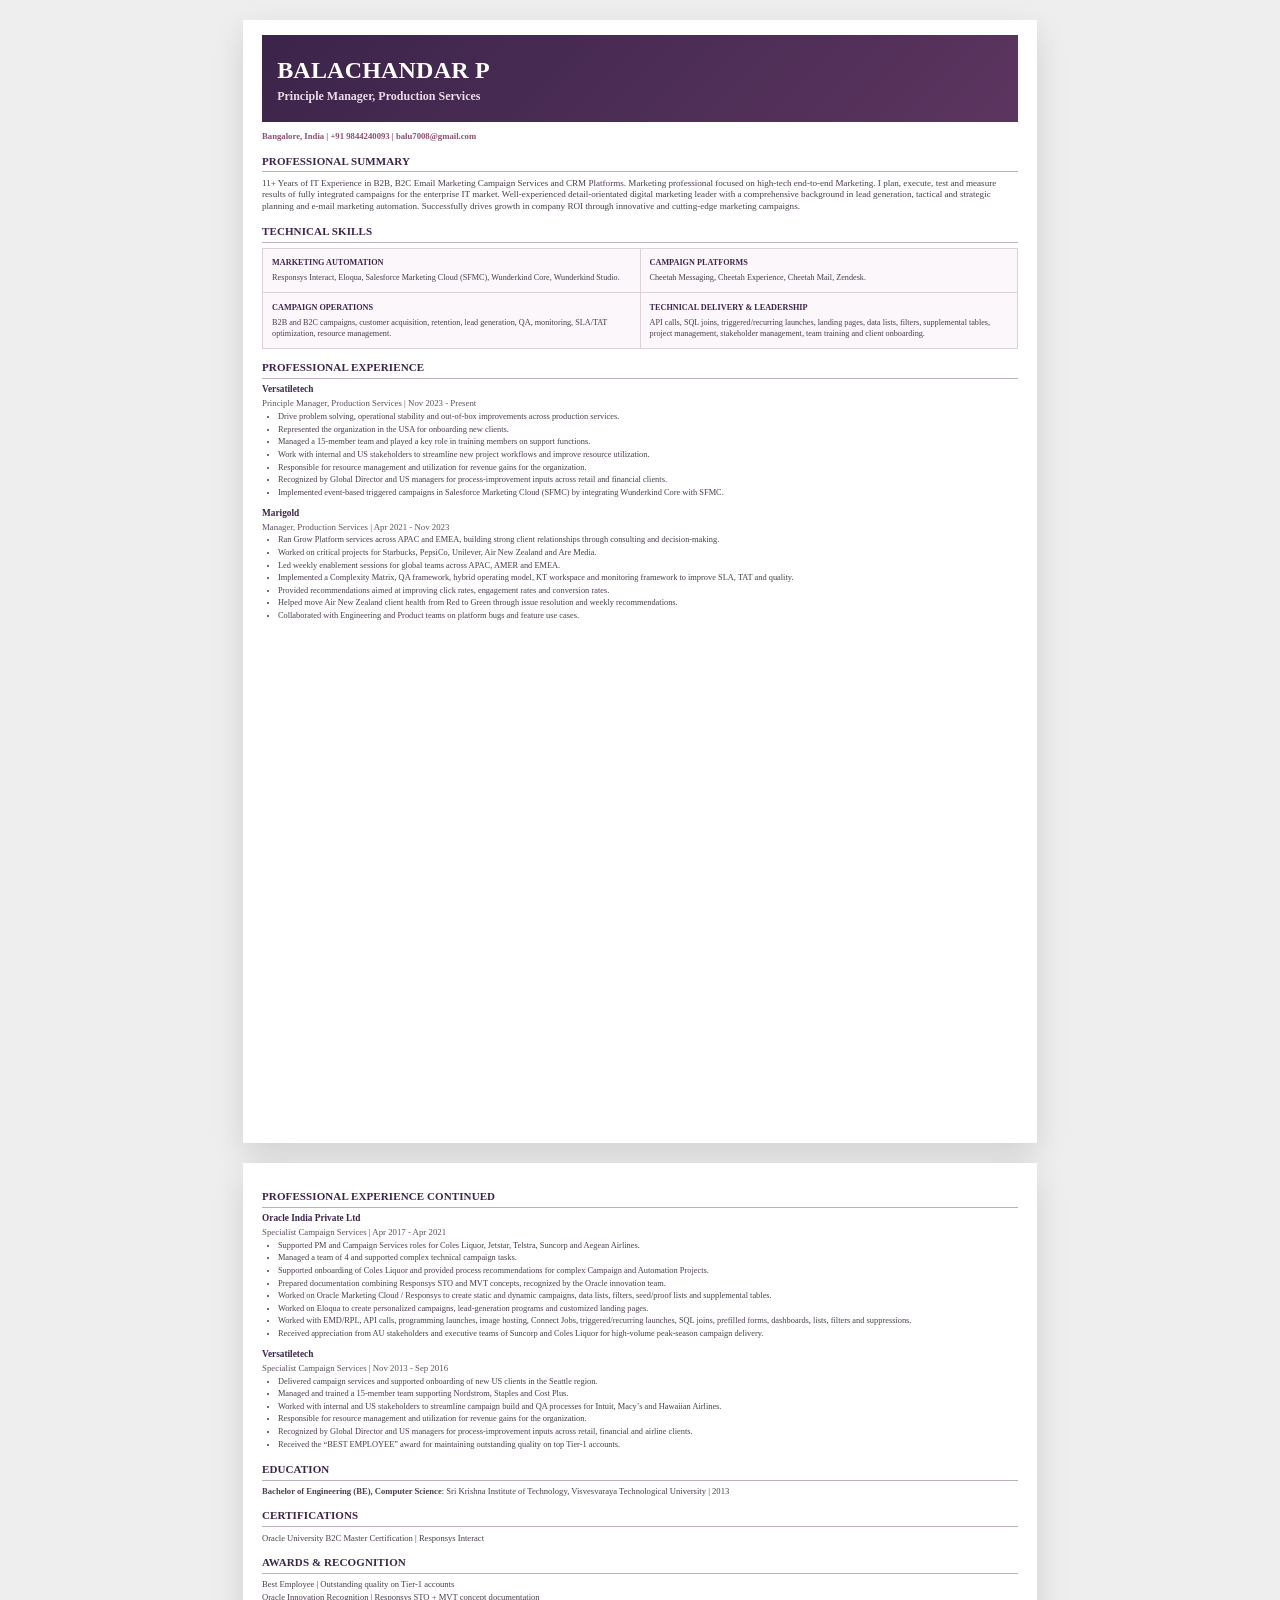
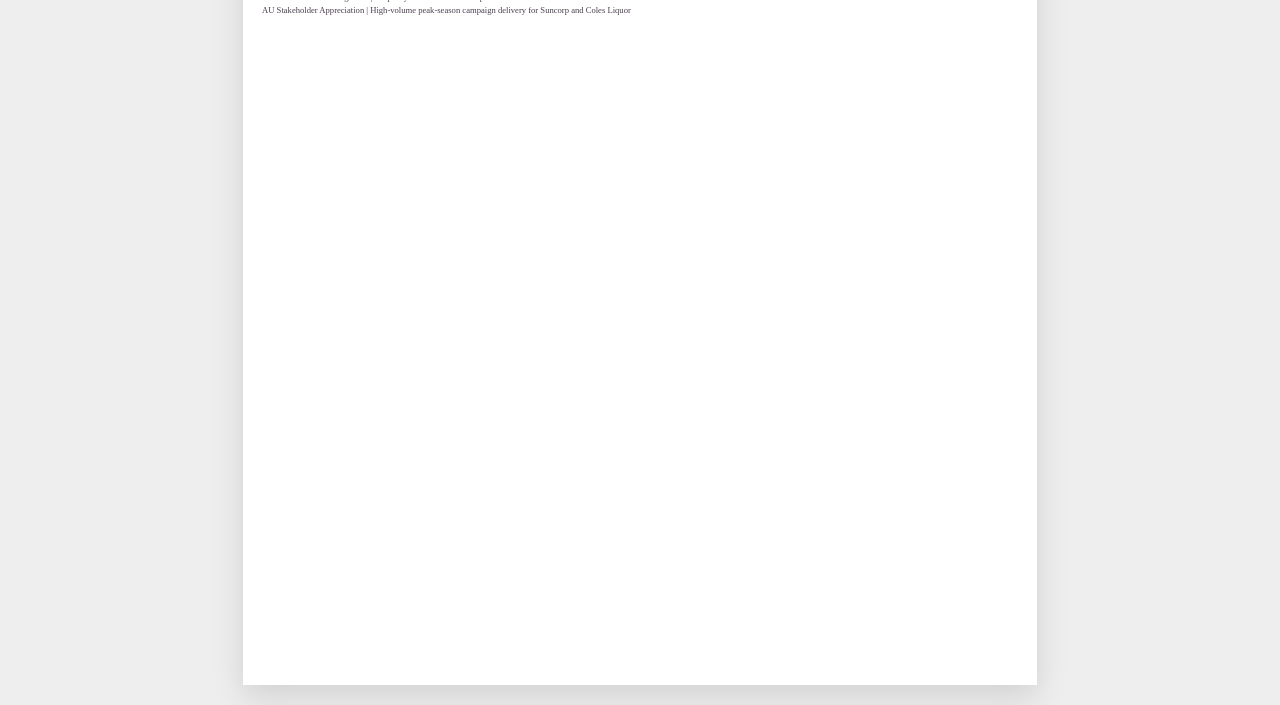
==== commit 2e5d3435: "Rebuild Balachandar CV using Anand PDF template" ====
--- a/cv.html
+++ b/cv.html
@@ -2,164 +2,138 @@
 <html lang="en">
 <head>
 <meta charset="utf-8"><meta name="viewport" content="width=device-width,initial-scale=1">
-<title>Balachandar P | Marketing Automation & Campaign Operations</title>
-<meta name="description" content="Balachandar P — Principle Manager, Production Services with 11+ years across B2B/B2C campaign services, CRM platforms and marketing automation.">
-<meta name="theme-color" content="#3b244a">
-<link rel="stylesheet" href="style.css?v=3">
+<title>Balachandar P | CV</title>
+<style>
+:root{--plum:#3b244a;--plum2:#5c355f;--rose:#8b4f72;--soft:#f4eaf0;--soft2:#fbf7fa;--ink:#4a3d4d;--muted:#796d79;--line:#d8cbd5}
+*{box-sizing:border-box}body{margin:0;background:#fff;color:var(--ink);font-family:Georgia,"Times New Roman",serif;font-size:11px;line-height:1.28}
+.page{width:210mm;min-height:297mm;margin:0 auto;padding:4mm 5mm 5mm}
+.banner{background:linear-gradient(135deg,var(--plum),var(--plum2));color:#fff;padding:6mm 4mm 4.5mm;margin-bottom:2.5mm}
+.banner h1{font-size:24px;line-height:1;margin:0 0 2mm;letter-spacing:.2px}.banner p{font-size:12px;color:#eadce6;margin:0;font-weight:700}
+.contact{font-size:8.7px;color:var(--rose);margin:0 0 1.4mm;font-weight:700}.contact a{color:inherit;text-decoration:none}
+.section{margin-top:3mm}.section h2{font-size:11px;margin:0 0 1.4mm;padding-bottom:1mm;border-bottom:1px solid #bcaebb;color:var(--plum);letter-spacing:.1px}
+.summary{font-size:9.1px;margin:0}
+.skills-table{width:100%;border-collapse:collapse;table-layout:fixed;background:var(--soft2);border:1px solid #d9cdd6}
+.skills-table td{width:50%;vertical-align:top;padding:2.4mm;border:1px solid #ddd0d9}
+.skills-table h3{font-size:8.2px;margin:0 0 1mm;color:var(--plum);text-transform:uppercase}
+.skills-table p{font-size:8.2px;margin:0;line-height:1.35}
+.exp{margin-bottom:2.4mm}.exp-head{font-size:9.3px;font-weight:700;color:var(--plum);margin-bottom:.5mm}.exp-role{font-size:8.8px;margin-bottom:.7mm;color:#5f5060}.exp ul{margin:0;padding-left:4.2mm}.exp li{font-size:8.4px;line-height:1.3;margin-bottom:.45mm}
+.continued{break-before:page}.compact-line{font-size:8.5px;line-height:1.4;margin:0 0 .7mm}
+.edu p,.certs p,.awards p{font-size:8.6px;margin:.5mm 0}
+.print-note{display:none}
+@media screen{body{background:#eee}.page{background:#fff;box-shadow:0 12px 30px rgba(0,0,0,.12);margin:20px auto}}
+@media print{@page{size:A4;margin:0}body{background:#fff}.page{box-shadow:none;margin:0;page-break-after:auto}}
+</style>
 </head>
 <body>
-<a class="skip" href="#main">Skip to content</a>
-<div class="page">
-<header class="profile-header" id="top">
-  <div class="profile-main">
-    <div class="experience-badge" aria-label="11 plus years of experience"><strong>11+</strong><span>YEARS</span></div>
-    <div class="identity">
-      <p class="overline">MARKETING AUTOMATION · CAMPAIGN OPERATIONS · CLIENT DELIVERY</p>
-      <h1>Balachandar P</h1>
-      <p class="role">Principle Manager, Production Services</p>
-      <p class="location">Bangalore, India</p>
+
+<section class="page">
+  <div class="banner">
+    <h1>BALACHANDAR P</h1>
+    <p>Principle Manager, Production Services</p>
+  </div>
+  <p class="contact">Bangalore, India | +91 9844240093 | balu7008@gmail.com</p>
+
+  <div class="section">
+    <h2>PROFESSIONAL SUMMARY</h2>
+    <p class="summary">11+ Years of IT Experience in B2B, B2C Email Marketing Campaign Services and CRM Platforms. Marketing professional focused on high-tech end-to-end Marketing. I plan, execute, test and measure results of fully integrated campaigns for the enterprise IT market. Well-experienced detail-orientated digital marketing leader with a comprehensive background in lead generation, tactical and strategic planning and e-mail marketing automation. Successfully drives growth in company ROI through innovative and cutting-edge marketing campaigns.</p>
+  </div>
+
+  <div class="section">
+    <h2>TECHNICAL SKILLS</h2>
+    <table class="skills-table">
+      <tr>
+        <td><h3>MARKETING AUTOMATION</h3><p>Responsys Interact, Eloqua, Salesforce Marketing Cloud (SFMC), Wunderkind Core, Wunderkind Studio.</p></td>
+        <td><h3>CAMPAIGN PLATFORMS</h3><p>Cheetah Messaging, Cheetah Experience, Cheetah Mail, Zendesk.</p></td>
+      </tr>
+      <tr>
+        <td><h3>CAMPAIGN OPERATIONS</h3><p>B2B and B2C campaigns, customer acquisition, retention, lead generation, QA, monitoring, SLA/TAT optimization, resource management.</p></td>
+        <td><h3>TECHNICAL DELIVERY & LEADERSHIP</h3><p>API calls, SQL joins, triggered/recurring launches, landing pages, data lists, filters, supplemental tables, project management, stakeholder management, team training and client onboarding.</p></td>
+      </tr>
+    </table>
+  </div>
+
+  <div class="section">
+    <h2>PROFESSIONAL EXPERIENCE</h2>
+
+    <div class="exp">
+      <div class="exp-head">Versatiletech</div>
+      <div class="exp-role">Principle Manager, Production Services | Nov 2023 - Present</div>
+      <ul>
+        <li>Drive problem solving, operational stability and out-of-box improvements across production services.</li>
+        <li>Represented the organization in the USA for onboarding new clients.</li>
+        <li>Managed a 15-member team and played a key role in training members on support functions.</li>
+        <li>Work with internal and US stakeholders to streamline new project workflows and improve resource utilization.</li>
+        <li>Responsible for resource management and utilization for revenue gains for the organization.</li>
+        <li>Recognized by Global Director and US managers for process-improvement inputs across retail and financial clients.</li>
+        <li>Implemented event-based triggered campaigns in Salesforce Marketing Cloud (SFMC) by integrating Wunderkind Core with SFMC.</li>
+      </ul>
     </div>
-  </div>
-  <div class="header-actions">
-    <a class="button primary" href="Balachandar_P_CV.pdf?v=2" download>Download CV
-      <svg viewBox="0 0 24 24" aria-hidden="true"><path d="M12 3v12m-5-5 5 5 5-5M5 16v5h14v-5"/></svg>
-    </a>
-    <a class="header-email" href="mailto:balu7008@gmail.com">balu7008@gmail.com</a>
-    <a class="header-email" href="tel:+919844240093">+91 98442 40093</a>
-    <div class="header-links"><a href="Balachandar_P_CV.pdf?v=2">View PDF</a></div>
-  </div>
-</header>
 
-<nav class="section-nav" aria-label="CV sections">
-  <span class="nav-indicator" aria-hidden="true"></span>
-  <a href="#overview" aria-current="location">Overview</a>
-  <a href="#experience">Experience</a>
-  <a href="#skills">Skills</a>
-  <a href="#credentials">Credentials</a>
-</nav>
-
-<main id="main">
-<section id="overview" class="overview" aria-labelledby="overview-title">
-  <div class="section-heading"><h2 id="overview-title">Professional summary</h2><span class="section-note">Campaign execution. Global operations. Client growth.</span></div>
-  <p class="summary">11+ Years of IT Experience in B2B, B2C Email Marketing Campaign Services and CRM Platforms. Marketing professional focused on high-tech end-to-end Marketing. I plan, execute, test and measure results of fully integrated campaigns for the enterprise IT market.</p>
-  <p class="summary">Well-experienced detail-orientated digital marketing leader with a comprehensive background in lead generation, tactical and strategic planning and e-mail marketing automation. Successfully drives growth in company ROI through innovative and cutting-edge marketing campaigns.</p>
-
-  <div class="impact-grid">
-    <article class="impact"><span class="impact-label">EXPERIENCE</span><strong>11+ <span>years</span></strong><p>B2B/B2C campaign services & CRM platforms</p></article>
-    <article class="impact"><span class="impact-label">LEADERSHIP</span><strong>15 <span>members</span></strong><p>Team management, training & support operations</p></article>
-    <article class="impact"><span class="impact-label">GLOBAL DELIVERY</span><strong>3 <span>regions</span></strong><p>APAC · AMER · EMEA campaign operations</p></article>
+    <div class="exp">
+      <div class="exp-head">Marigold</div>
+      <div class="exp-role">Manager, Production Services | Apr 2021 - Nov 2023</div>
+      <ul>
+        <li>Ran Grow Platform services across APAC and EMEA, building strong client relationships through consulting and decision-making.</li>
+        <li>Worked on critical projects for Starbucks, PepsiCo, Unilever, Air New Zealand and Are Media.</li>
+        <li>Led weekly enablement sessions for global teams across APAC, AMER and EMEA.</li>
+        <li>Implemented a Complexity Matrix, QA framework, hybrid operating model, KT workspace and monitoring framework to improve SLA, TAT and quality.</li>
+        <li>Provided recommendations aimed at improving click rates, engagement rates and conversion rates.</li>
+        <li>Helped move Air New Zealand client health from Red to Green through issue resolution and weekly recommendations.</li>
+        <li>Collaborated with Engineering and Product teams on platform bugs and feature use cases.</li>
+      </ul>
+    </div>
   </div>
 </section>
 
-<div class="resume-grid">
-<div class="primary-column">
-<section id="experience" class="panel experience" aria-labelledby="experience-title">
-  <div class="section-heading"><h2 id="experience-title">Professional experience</h2><span class="section-index">01</span></div>
+<section class="page continued">
+  <div class="section">
+    <h2>PROFESSIONAL EXPERIENCE CONTINUED</h2>
 
-  <article class="job">
-    <div class="job-heading"><div><h3>Versatiletech</h3><p class="job-role">Principle Manager, Production Services</p></div><p class="dates">Nov 2023 – Present</p></div>
-    <ul class="achievements">
-      <li>Drive problem solving, operational stability and out-of-box improvements across production services.</li>
-      <li>Represented the organization in the USA for onboarding new clients.</li>
-      <li>Managed a <strong>15-member team</strong> and played a key role in training members on support functions.</li>
-      <li>Work with internal and US stakeholders to streamline new project workflows and improve resource utilization.</li>
-      <li>Implemented event-based triggered campaigns in <strong>Salesforce Marketing Cloud (SFMC)</strong> by integrating Wunderkind Core with SFMC.</li>
-    </ul>
-    <details class="job-details" open><summary>Additional responsibilities <span class="plus" aria-hidden="true">+</span></summary><div class="detail-body"><ul class="achievements">
-      <li>Responsible for resource management and utilization for revenue gains for the organization.</li>
-      <li>Recognized by Global Director and US managers for process-improvement inputs across retail and financial clients.</li>
-    </ul></div></details>
-    <div class="job-tags"><span>SFMC</span><span>Wunderkind Core</span><span>Team Leadership</span><span>Client Onboarding</span></div>
-  </article>
+    <div class="exp">
+      <div class="exp-head">Oracle India Private Ltd</div>
+      <div class="exp-role">Specialist Campaign Services | Apr 2017 - Apr 2021</div>
+      <ul>
+        <li>Supported PM and Campaign Services roles for Coles Liquor, Jetstar, Telstra, Suncorp and Aegean Airlines.</li>
+        <li>Managed a team of 4 and supported complex technical campaign tasks.</li>
+        <li>Supported onboarding of Coles Liquor and provided process recommendations for complex Campaign and Automation Projects.</li>
+        <li>Prepared documentation combining Responsys STO and MVT concepts, recognized by the Oracle innovation team.</li>
+        <li>Worked on Oracle Marketing Cloud / Responsys to create static and dynamic campaigns, data lists, filters, seed/proof lists and supplemental tables.</li>
+        <li>Worked on Eloqua to create personalized campaigns, lead-generation programs and customized landing pages.</li>
+        <li>Worked with EMD/RPL, API calls, programming launches, image hosting, Connect Jobs, triggered/recurring launches, SQL joins, prefilled forms, dashboards, lists, filters and suppressions.</li>
+        <li>Received appreciation from AU stakeholders and executive teams of Suncorp and Coles Liquor for high-volume peak-season campaign delivery.</li>
+      </ul>
+    </div>
 
-  <article class="job">
-    <div class="job-heading"><div><h3>Marigold</h3><p class="job-role">Manager, Production Services</p></div><p class="dates">Apr 2021 – Nov 2023</p></div>
-    <ul class="achievements">
-      <li>Ran Grow Platform services across <strong>APAC and EMEA</strong>, building strong client relationships through consulting and decision-making.</li>
-      <li>Worked on critical projects for Starbucks, PepsiCo, Unilever, Air New Zealand and Are Media.</li>
-      <li>Led weekly enablement sessions for global teams across <strong>APAC, AMER and EMEA</strong>.</li>
-      <li>Implemented a Complexity Matrix, QA framework, hybrid operating model, KT workspace and monitoring framework to improve SLA, TAT and quality.</li>
-      <li>Collaborated with Engineering and Product teams on platform bugs and feature use cases.</li>
-    </ul>
-    <details class="job-details" open><summary>Client & operational impact <span class="plus" aria-hidden="true">+</span></summary><div class="detail-body"><ul class="achievements">
-      <li>Provided creative recommendations aimed at improving click rates, engagement rates and conversion rates.</li>
-      <li>Helped move Air New Zealand client health from Red to Green through issue resolution and weekly recommendations.</li>
-      <li>Worked with peer leaders and onshore teams to globalize operations and improve delivery timelines.</li>
-    </ul></div></details>
-    <div class="job-tags"><span>Grow Platform</span><span>QA</span><span>Monitoring</span><span>Global Operations</span></div>
-  </article>
+    <div class="exp">
+      <div class="exp-head">Versatiletech</div>
+      <div class="exp-role">Specialist Campaign Services | Nov 2013 - Sep 2016</div>
+      <ul>
+        <li>Delivered campaign services and supported onboarding of new US clients in the Seattle region.</li>
+        <li>Managed and trained a 15-member team supporting Nordstrom, Staples and Cost Plus.</li>
+        <li>Worked with internal and US stakeholders to streamline campaign build and QA processes for Intuit, Macy’s and Hawaiian Airlines.</li>
+        <li>Responsible for resource management and utilization for revenue gains for the organization.</li>
+        <li>Recognized by Global Director and US managers for process-improvement inputs across retail, financial and airline clients.</li>
+        <li>Received the “BEST EMPLOYEE” award for maintaining outstanding quality on top Tier-1 accounts.</li>
+      </ul>
+    </div>
+  </div>
 
-  <article class="job">
-    <div class="job-heading"><div><h3>Oracle India Private Ltd</h3><p class="job-role">Specialist Campaign Services</p></div><p class="dates">Apr 2017 – Apr 2021</p></div>
-    <ul class="achievements">
-      <li>Supported PM and Campaign Services roles for Coles Liquor, Jetstar, Telstra, Suncorp and Aegean Airlines.</li>
-      <li>Managed a team of 4 and supported complex technical campaign tasks.</li>
-      <li>Worked on Oracle Marketing Cloud / Responsys to create static and dynamic campaigns, data lists, filters, seed/proof lists and supplemental tables.</li>
-      <li>Worked on Eloqua to create personalized campaigns, lead-generation programs and customized landing pages.</li>
-      <li>Prepared documentation combining Responsys STO and MVT concepts, recognized by the Oracle innovation team.</li>
-    </ul>
-    <details class="job-details" open><summary>Technical campaign work <span class="plus" aria-hidden="true">+</span></summary><div class="detail-body"><ul class="achievements">
-      <li>Worked with EMD/RPL, API calls, programming launches, image hosting, Connect Jobs, triggered/recurring launches, SQL joins, prefilled forms, dashboards, lists, filters and suppressions.</li>
-      <li>Received appreciation from AU stakeholders and executive teams of Suncorp and Coles Liquor for high-volume peak-season campaign delivery.</li>
-    </ul></div></details>
-    <div class="job-tags"><span>Responsys</span><span>Eloqua</span><span>SQL</span><span>API Calls</span></div>
-  </article>
+  <div class="section edu">
+    <h2>EDUCATION</h2>
+    <p><strong>Bachelor of Engineering (BE), Computer Science</strong>: Sri Krishna Institute of Technology, Visvesvaraya Technological University | 2013</p>
+  </div>
 
-  <article class="job">
-    <div class="job-heading"><div><h3>Versatiletech</h3><p class="job-role">Specialist Campaign Services</p></div><p class="dates">Nov 2013 – Sep 2016</p></div>
-    <ul class="achievements">
-      <li>Delivered campaign services and supported onboarding of new US clients in the Seattle region.</li>
-      <li>Managed and trained a <strong>15-member team</strong> supporting Nordstrom, Staples and Cost Plus.</li>
-      <li>Worked with internal and US stakeholders to streamline campaign build and QA processes for Intuit, Macy’s and Hawaiian Airlines.</li>
-      <li>Received the <strong>“BEST EMPLOYEE”</strong> award for maintaining outstanding quality on top Tier-1 accounts.</li>
-    </ul>
-    <div class="job-tags"><span>Campaign Build</span><span>QA</span><span>Training</span><span>Resource Management</span></div>
-  </article>
+  <div class="section certs">
+    <h2>CERTIFICATIONS</h2>
+    <p>Oracle University B2C Master Certification | Responsys Interact</p>
+  </div>
+
+  <div class="section awards">
+    <h2>AWARDS & RECOGNITION</h2>
+    <p>Best Employee | Outstanding quality on Tier-1 accounts</p>
+    <p>Oracle Innovation Recognition | Responsys STO + MVT concept documentation</p>
+    <p>AU Stakeholder Appreciation | High-volume peak-season campaign delivery for Suncorp and Coles Liquor</p>
+  </div>
 </section>
-</div>
-
-<aside class="secondary-column" aria-label="Skills and qualifications">
-<section id="skills" class="panel skills" aria-labelledby="skills-title">
-  <div class="section-heading"><h2 id="skills-title">Core skills</h2><span class="section-index">02</span></div>
-  <dl class="skills-list">
-    <div><dt>Marketing automation</dt><dd>Responsys Interact · Eloqua · Salesforce Marketing Cloud · Wunderkind Core · Wunderkind Studio</dd></div>
-    <div><dt>Campaign platforms</dt><dd>Cheetah Messaging · Cheetah Experience · Cheetah Mail · Zendesk</dd></div>
-    <div><dt>Campaign operations</dt><dd>B2B/B2C campaigns · Lead generation · Customer acquisition & retention · QA · Monitoring · SLA/TAT optimization</dd></div>
-    <div><dt>Technical delivery</dt><dd>API Calls · SQL joins · Triggered/Recurring launches · Landing pages · Data lists · Filters · Supplemental tables</dd></div>
-    <div><dt>Leadership</dt><dd>Project management · Team training · Stakeholder management · Resource utilization · Client onboarding · Global operations</dd></div>
-  </dl>
-</section>
-
-<section id="credentials" class="panel credentials" aria-labelledby="credentials-title">
-  <div class="section-heading"><h2 id="credentials-title">Credentials</h2><span class="section-index">03</span></div>
-  <p class="earned-note">Certification & recognition</p>
-  <ul class="cert-list">
-    <li><span class="cert-mark">✓</span><div><strong>Oracle University</strong><span>B2C Master Certification — Responsys Interact</span></div></li>
-    <li><span class="cert-mark">★</span><div><strong>Best Employee</strong><span>Recognized for outstanding quality on Tier-1 accounts</span></div></li>
-    <li><span class="cert-mark">✓</span><div><strong>Oracle Innovation Recognition</strong><span>Responsys STO + MVT concept documentation</span></div></li>
-    <li><span class="cert-mark">✓</span><div><strong>AU Stakeholder Appreciation</strong><span>High-volume campaign delivery during peak sales season</span></div></li>
-  </ul>
-</section>
-
-<section class="panel education" aria-labelledby="education-title">
-  <div class="section-heading"><h2 id="education-title">Education</h2></div>
-  <div class="education-item"><h3>Bachelor of Engineering (BE), Computer Science</h3><p>Sri Krishna Institute of Technology · Visvesvaraya Technological University · 2013</p></div>
-</section>
-
-<section class="panel clients-panel" aria-labelledby="clients-title">
-  <div class="section-heading"><h2 id="clients-title">Selected clients</h2></div>
-  <div class="client-cloud"><span>Starbucks</span><span>PepsiCo</span><span>Unilever</span><span>Air New Zealand</span><span>Suncorp</span><span>Coles Liquor</span><span>Jetstar</span><span>Telstra</span><span>Nordstrom</span><span>Macy’s</span></div>
-</section>
-</aside>
-</div>
-
-<section class="contact-bar" aria-label="Contact">
-  <div><h2>Let’s discuss campaign operations and marketing automation.</h2><p>B2B/B2C campaigns · CRM platforms · Global production services</p></div>
-  <a class="button dark" href="mailto:balu7008@gmail.com">Get in touch <svg viewBox="0 0 24 24" aria-hidden="true"><path d="M5 12h14m-5-5 5 5-5 5"/></svg></a>
-</section>
-</main>
-
-<footer><span>© 2026 Balachandar P</span><div><button class="motion-toggle" type="button" aria-pressed="false" hidden>Motion on</button><a href="#top">Back to top</a></div></footer>
-</div>
-<script src="script.js?v=3" defer></script>
-</body></html>+</body>
+</html>
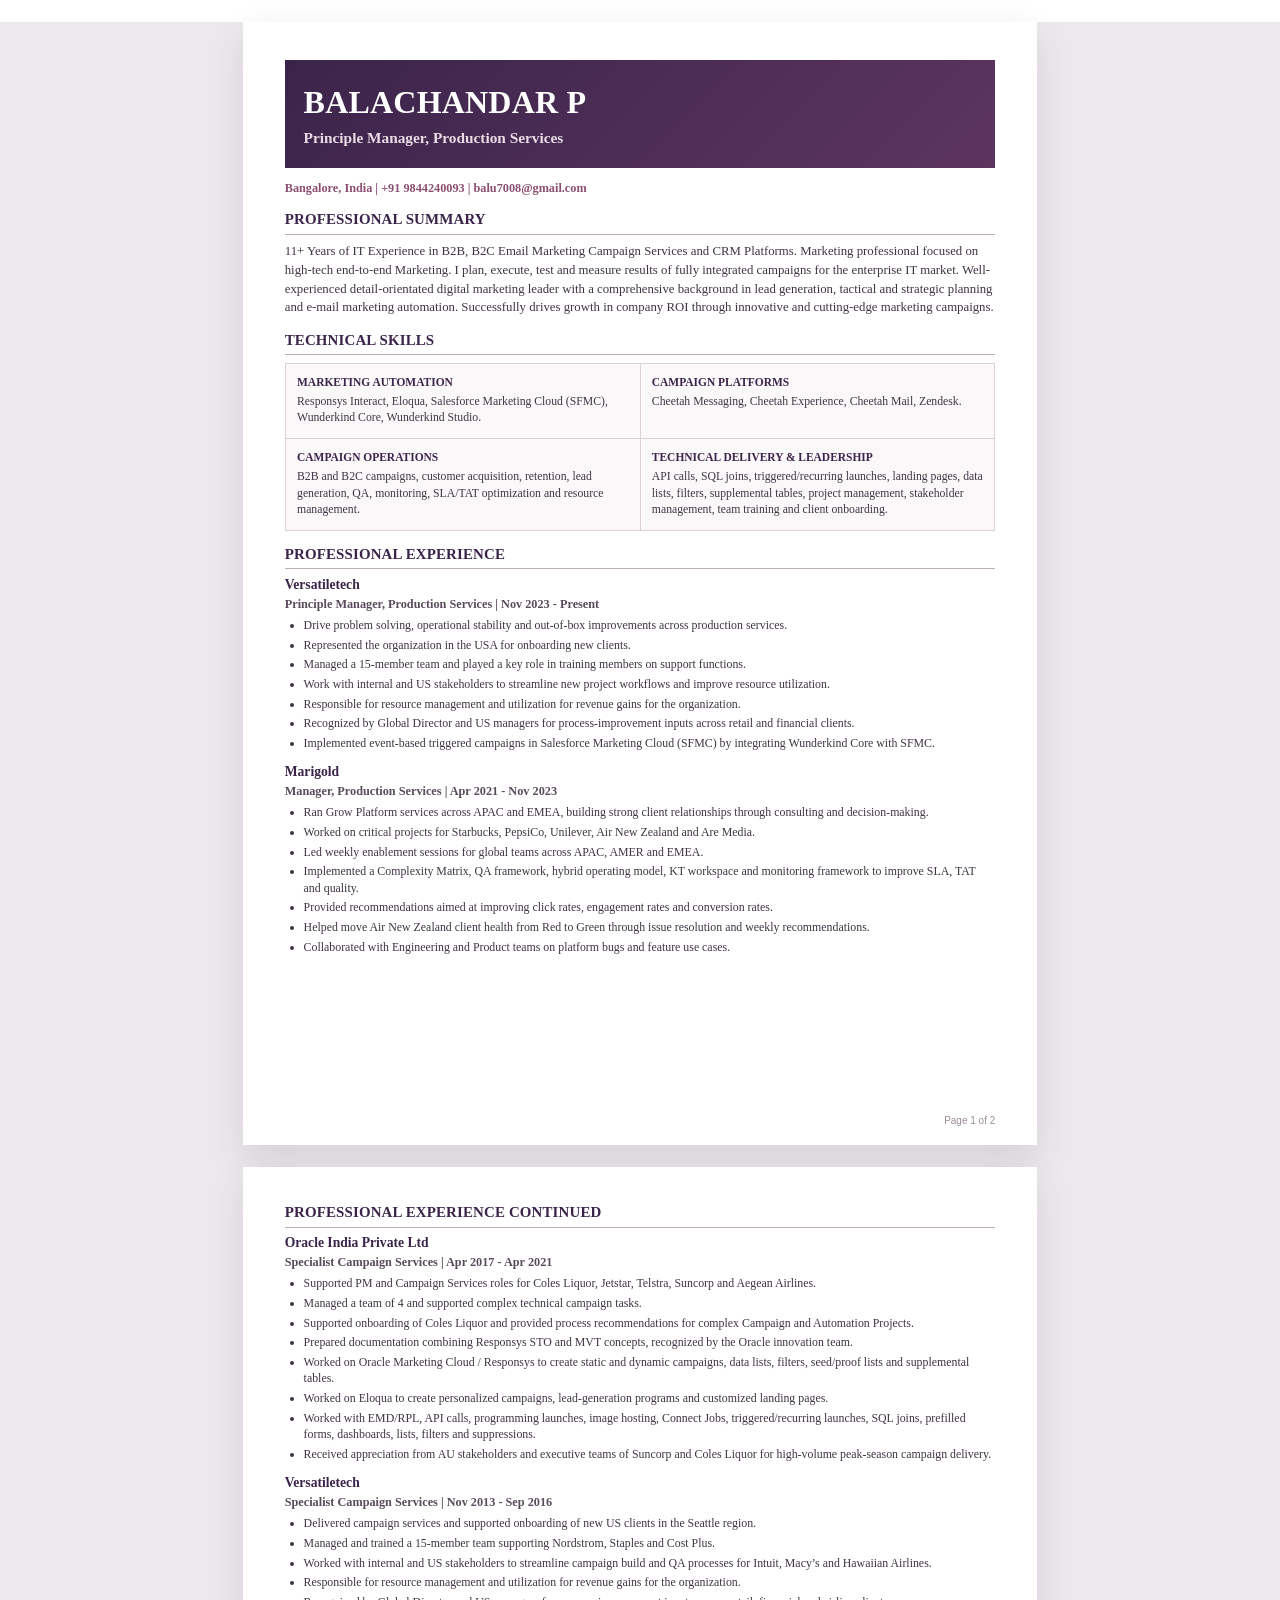
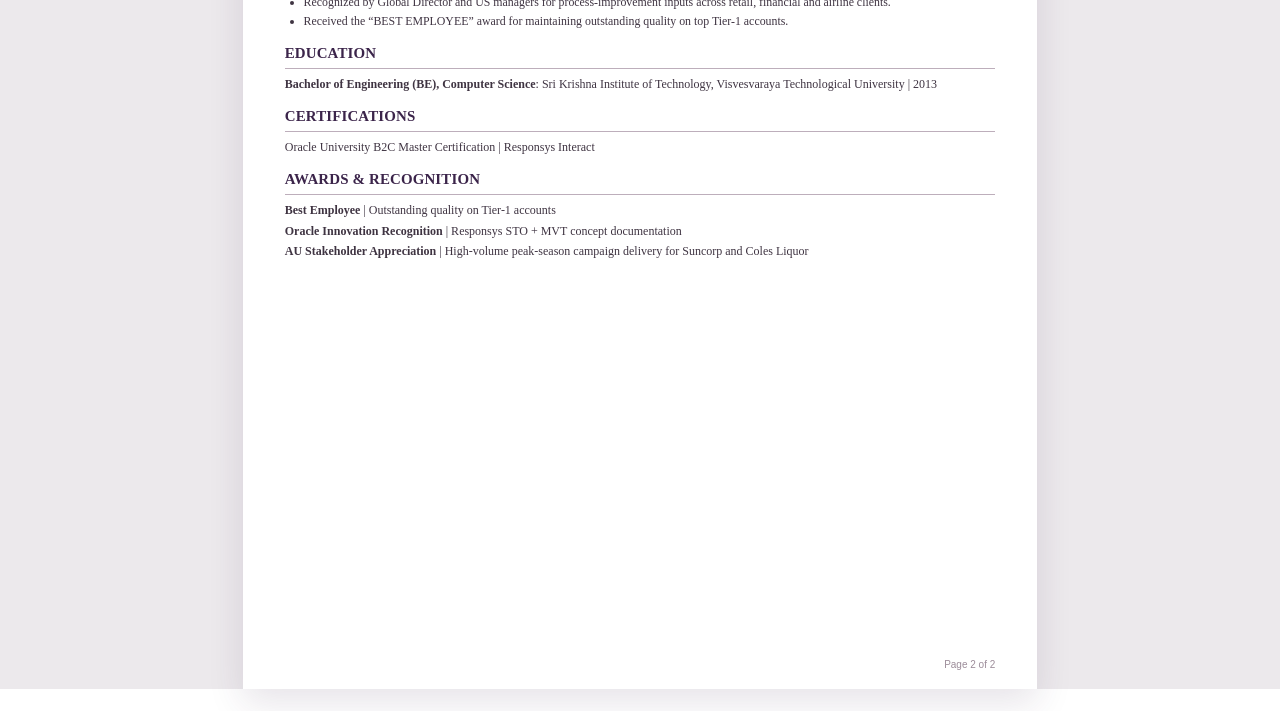
==== commit 1ff2c9c2: "Improve CV PDF clarity and readability" ====
--- a/cv.html
+++ b/cv.html
@@ -1,27 +1,153 @@
 <!doctype html>
 <html lang="en">
 <head>
-<meta charset="utf-8"><meta name="viewport" content="width=device-width,initial-scale=1">
+<meta charset="utf-8">
+<meta name="viewport" content="width=device-width,initial-scale=1">
 <title>Balachandar P | CV</title>
 <style>
-:root{--plum:#3b244a;--plum2:#5c355f;--rose:#8b4f72;--soft:#f4eaf0;--soft2:#fbf7fa;--ink:#4a3d4d;--muted:#796d79;--line:#d8cbd5}
-*{box-sizing:border-box}body{margin:0;background:#fff;color:var(--ink);font-family:Georgia,"Times New Roman",serif;font-size:11px;line-height:1.28}
-.page{width:210mm;min-height:297mm;margin:0 auto;padding:4mm 5mm 5mm}
-.banner{background:linear-gradient(135deg,var(--plum),var(--plum2));color:#fff;padding:6mm 4mm 4.5mm;margin-bottom:2.5mm}
-.banner h1{font-size:24px;line-height:1;margin:0 0 2mm;letter-spacing:.2px}.banner p{font-size:12px;color:#eadce6;margin:0;font-weight:700}
-.contact{font-size:8.7px;color:var(--rose);margin:0 0 1.4mm;font-weight:700}.contact a{color:inherit;text-decoration:none}
-.section{margin-top:3mm}.section h2{font-size:11px;margin:0 0 1.4mm;padding-bottom:1mm;border-bottom:1px solid #bcaebb;color:var(--plum);letter-spacing:.1px}
-.summary{font-size:9.1px;margin:0}
-.skills-table{width:100%;border-collapse:collapse;table-layout:fixed;background:var(--soft2);border:1px solid #d9cdd6}
-.skills-table td{width:50%;vertical-align:top;padding:2.4mm;border:1px solid #ddd0d9}
-.skills-table h3{font-size:8.2px;margin:0 0 1mm;color:var(--plum);text-transform:uppercase}
-.skills-table p{font-size:8.2px;margin:0;line-height:1.35}
-.exp{margin-bottom:2.4mm}.exp-head{font-size:9.3px;font-weight:700;color:var(--plum);margin-bottom:.5mm}.exp-role{font-size:8.8px;margin-bottom:.7mm;color:#5f5060}.exp ul{margin:0;padding-left:4.2mm}.exp li{font-size:8.4px;line-height:1.3;margin-bottom:.45mm}
-.continued{break-before:page}.compact-line{font-size:8.5px;line-height:1.4;margin:0 0 .7mm}
-.edu p,.certs p,.awards p{font-size:8.6px;margin:.5mm 0}
-.print-note{display:none}
-@media screen{body{background:#eee}.page{background:#fff;box-shadow:0 12px 30px rgba(0,0,0,.12);margin:20px auto}}
-@media print{@page{size:A4;margin:0}body{background:#fff}.page{box-shadow:none;margin:0;page-break-after:auto}}
+:root{
+  --plum:#3b244a;
+  --plum2:#5c355f;
+  --rose:#8b4f72;
+  --rose-soft:#f4eaf0;
+  --paper:#ffffff;
+  --ink:#3f3442;
+  --muted:#695c69;
+  --line:#d5c7d2;
+}
+*{box-sizing:border-box}
+html,body{margin:0;padding:0;background:#fff}
+body{
+  color:var(--ink);
+  font-family:Georgia,"Times New Roman",serif;
+  font-size:10pt;
+  line-height:1.38;
+}
+.page{
+  width:210mm;
+  min-height:297mm;
+  margin:0 auto;
+  padding:10mm 11mm 10mm;
+  background:var(--paper);
+  position:relative;
+}
+.banner{
+  background:linear-gradient(135deg,var(--plum),var(--plum2));
+  color:#fff;
+  padding:7mm 5mm 5.5mm;
+  margin-bottom:3mm;
+}
+.banner h1{
+  font-size:24pt;
+  line-height:1;
+  letter-spacing:.2px;
+  margin:0 0 2.2mm;
+  font-weight:700;
+}
+.banner p{
+  margin:0;
+  color:#eadce6;
+  font-size:11.5pt;
+  font-weight:700;
+}
+.contact{
+  margin:0 0 2.5mm;
+  color:var(--rose);
+  font-size:9.2pt;
+  line-height:1.35;
+  font-weight:700;
+}
+.section{margin-top:4mm}
+.section h2{
+  margin:0 0 2mm;
+  padding-bottom:1.2mm;
+  border-bottom:1.2px solid #bdaebb;
+  color:var(--plum);
+  font-size:11.2pt;
+  line-height:1.2;
+  letter-spacing:.15px;
+}
+.summary{
+  margin:0;
+  font-size:9.6pt;
+  line-height:1.45;
+}
+.skills-table{
+  width:100%;
+  border-collapse:collapse;
+  table-layout:fixed;
+  background:#fbf8fa;
+  border:1px solid #dacdd7;
+}
+.skills-table td{
+  width:50%;
+  vertical-align:top;
+  padding:3mm;
+  border:1px solid #ddd0d9;
+}
+.skills-table h3{
+  margin:0 0 1.2mm;
+  color:var(--plum);
+  font-size:8.6pt;
+  line-height:1.25;
+  text-transform:uppercase;
+}
+.skills-table p{
+  margin:0;
+  font-size:8.8pt;
+  line-height:1.4;
+}
+.exp{
+  margin-bottom:3.4mm;
+  break-inside:avoid;
+}
+.exp-head{
+  margin-bottom:.7mm;
+  color:var(--plum);
+  font-size:10.2pt;
+  line-height:1.25;
+  font-weight:700;
+}
+.exp-role{
+  margin-bottom:1.2mm;
+  color:#594b5b;
+  font-size:9.2pt;
+  line-height:1.3;
+  font-weight:600;
+}
+.exp ul{
+  margin:0;
+  padding-left:5mm;
+}
+.exp li{
+  margin-bottom:.8mm;
+  font-size:8.9pt;
+  line-height:1.4;
+}
+.edu p,.certs p,.awards p{
+  margin:.9mm 0;
+  font-size:9pt;
+  line-height:1.42;
+}
+.page-label{
+  position:absolute;
+  right:11mm;
+  bottom:5mm;
+  color:#9c8c99;
+  font:7.5pt Arial,sans-serif;
+}
+.continued{break-before:page}
+@media screen{
+  body{background:#ece9ec}
+  .page{margin:22px auto;box-shadow:0 14px 34px rgba(59,36,74,.12)}
+}
+@media print{
+  @page{size:A4;margin:0}
+  body{background:#fff}
+  .page{margin:0;box-shadow:none;page-break-after:always}
+  .page:last-of-type{page-break-after:auto}
+  *{-webkit-print-color-adjust:exact!important;print-color-adjust:exact!important}
+}
 </style>
 </head>
 <body>
@@ -31,6 +157,7 @@
     <h1>BALACHANDAR P</h1>
     <p>Principle Manager, Production Services</p>
   </div>
+
   <p class="contact">Bangalore, India | +91 9844240093 | balu7008@gmail.com</p>
 
   <div class="section">
@@ -42,12 +169,24 @@
     <h2>TECHNICAL SKILLS</h2>
     <table class="skills-table">
       <tr>
-        <td><h3>MARKETING AUTOMATION</h3><p>Responsys Interact, Eloqua, Salesforce Marketing Cloud (SFMC), Wunderkind Core, Wunderkind Studio.</p></td>
-        <td><h3>CAMPAIGN PLATFORMS</h3><p>Cheetah Messaging, Cheetah Experience, Cheetah Mail, Zendesk.</p></td>
+        <td>
+          <h3>MARKETING AUTOMATION</h3>
+          <p>Responsys Interact, Eloqua, Salesforce Marketing Cloud (SFMC), Wunderkind Core, Wunderkind Studio.</p>
+        </td>
+        <td>
+          <h3>CAMPAIGN PLATFORMS</h3>
+          <p>Cheetah Messaging, Cheetah Experience, Cheetah Mail, Zendesk.</p>
+        </td>
       </tr>
       <tr>
-        <td><h3>CAMPAIGN OPERATIONS</h3><p>B2B and B2C campaigns, customer acquisition, retention, lead generation, QA, monitoring, SLA/TAT optimization, resource management.</p></td>
-        <td><h3>TECHNICAL DELIVERY & LEADERSHIP</h3><p>API calls, SQL joins, triggered/recurring launches, landing pages, data lists, filters, supplemental tables, project management, stakeholder management, team training and client onboarding.</p></td>
+        <td>
+          <h3>CAMPAIGN OPERATIONS</h3>
+          <p>B2B and B2C campaigns, customer acquisition, retention, lead generation, QA, monitoring, SLA/TAT optimization and resource management.</p>
+        </td>
+        <td>
+          <h3>TECHNICAL DELIVERY & LEADERSHIP</h3>
+          <p>API calls, SQL joins, triggered/recurring launches, landing pages, data lists, filters, supplemental tables, project management, stakeholder management, team training and client onboarding.</p>
+        </td>
       </tr>
     </table>
   </div>
@@ -83,10 +222,12 @@
       </ul>
     </div>
   </div>
+
+  <div class="page-label">Page 1 of 2</div>
 </section>
 
 <section class="page continued">
-  <div class="section">
+  <div class="section" style="margin-top:0">
     <h2>PROFESSIONAL EXPERIENCE CONTINUED</h2>
 
     <div class="exp">
@@ -130,10 +271,12 @@
 
   <div class="section awards">
     <h2>AWARDS & RECOGNITION</h2>
-    <p>Best Employee | Outstanding quality on Tier-1 accounts</p>
-    <p>Oracle Innovation Recognition | Responsys STO + MVT concept documentation</p>
-    <p>AU Stakeholder Appreciation | High-volume peak-season campaign delivery for Suncorp and Coles Liquor</p>
-  </div>
+    <p><strong>Best Employee</strong> | Outstanding quality on Tier-1 accounts</p>
+    <p><strong>Oracle Innovation Recognition</strong> | Responsys STO + MVT concept documentation</p>
+    <p><strong>AU Stakeholder Appreciation</strong> | High-volume peak-season campaign delivery for Suncorp and Coles Liquor</p>
+  </div>
+
+  <div class="page-label">Page 2 of 2</div>
 </section>
 </body>
 </html>
